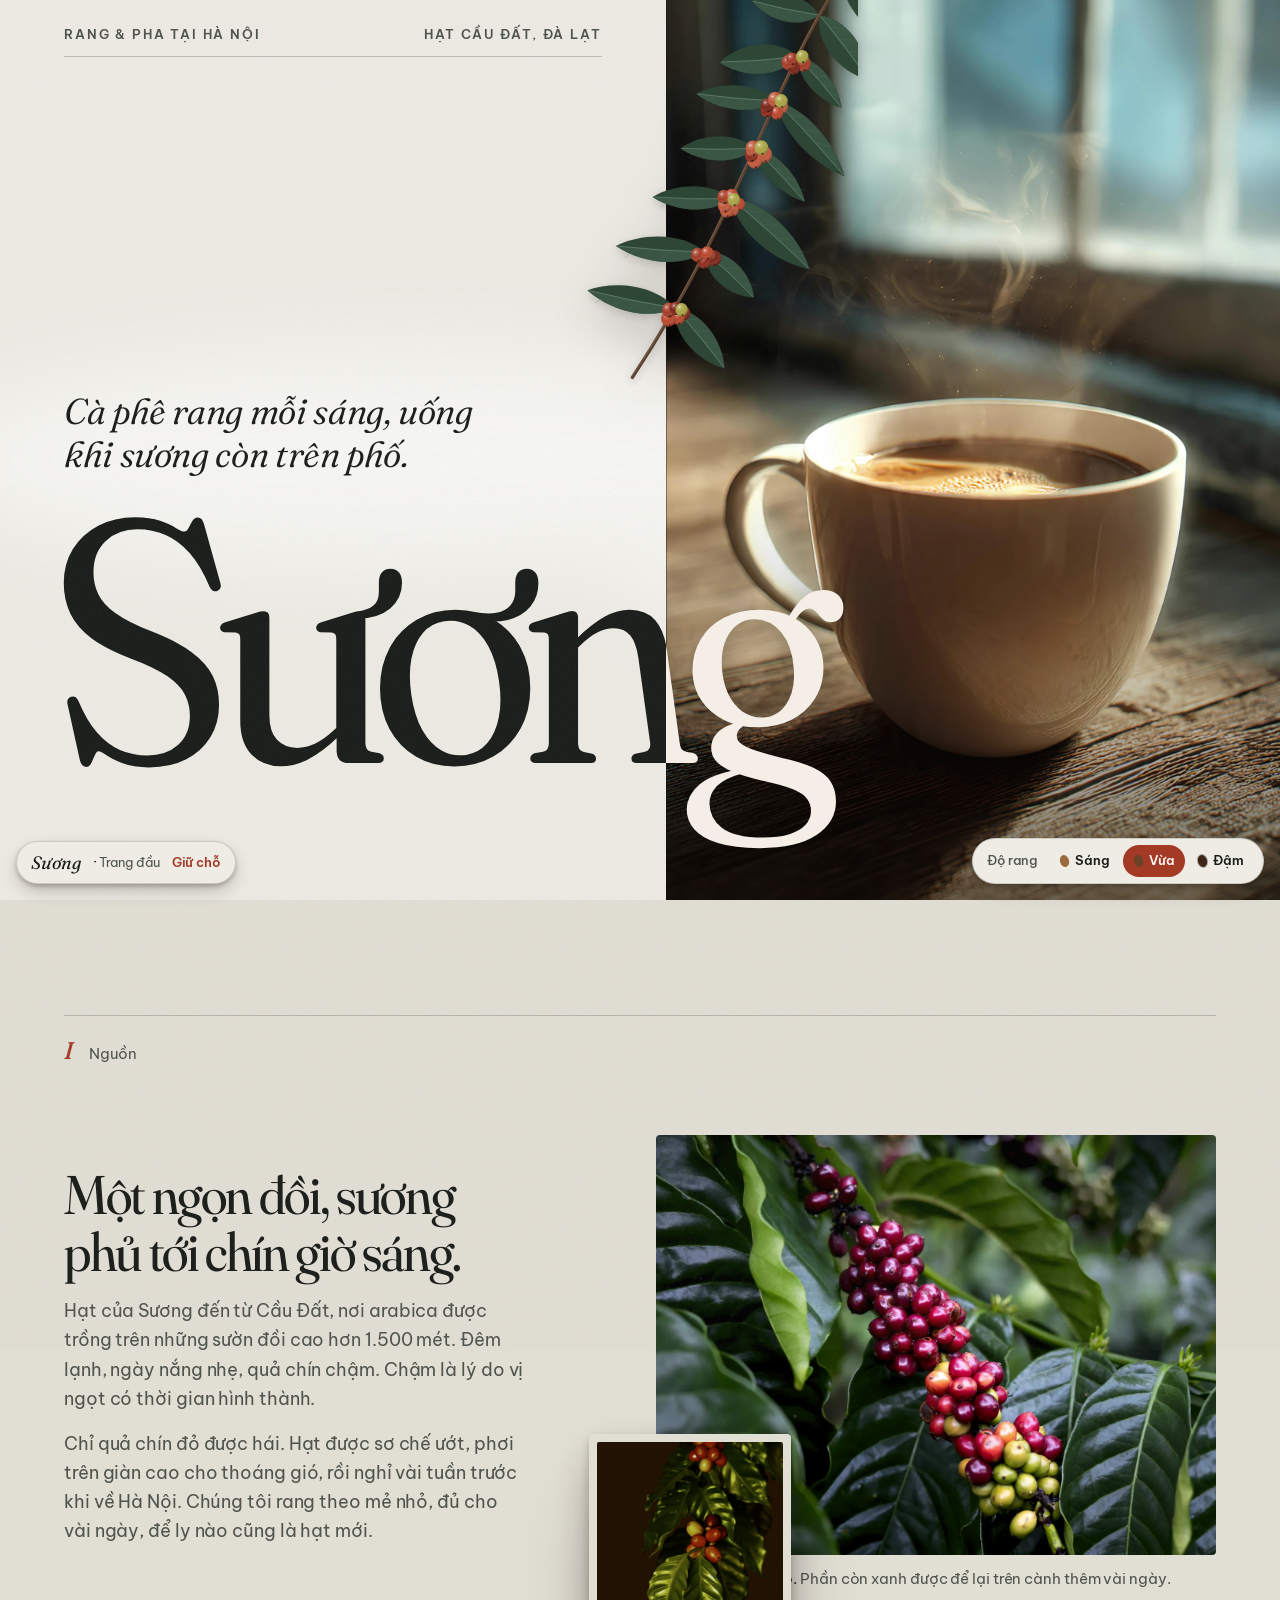
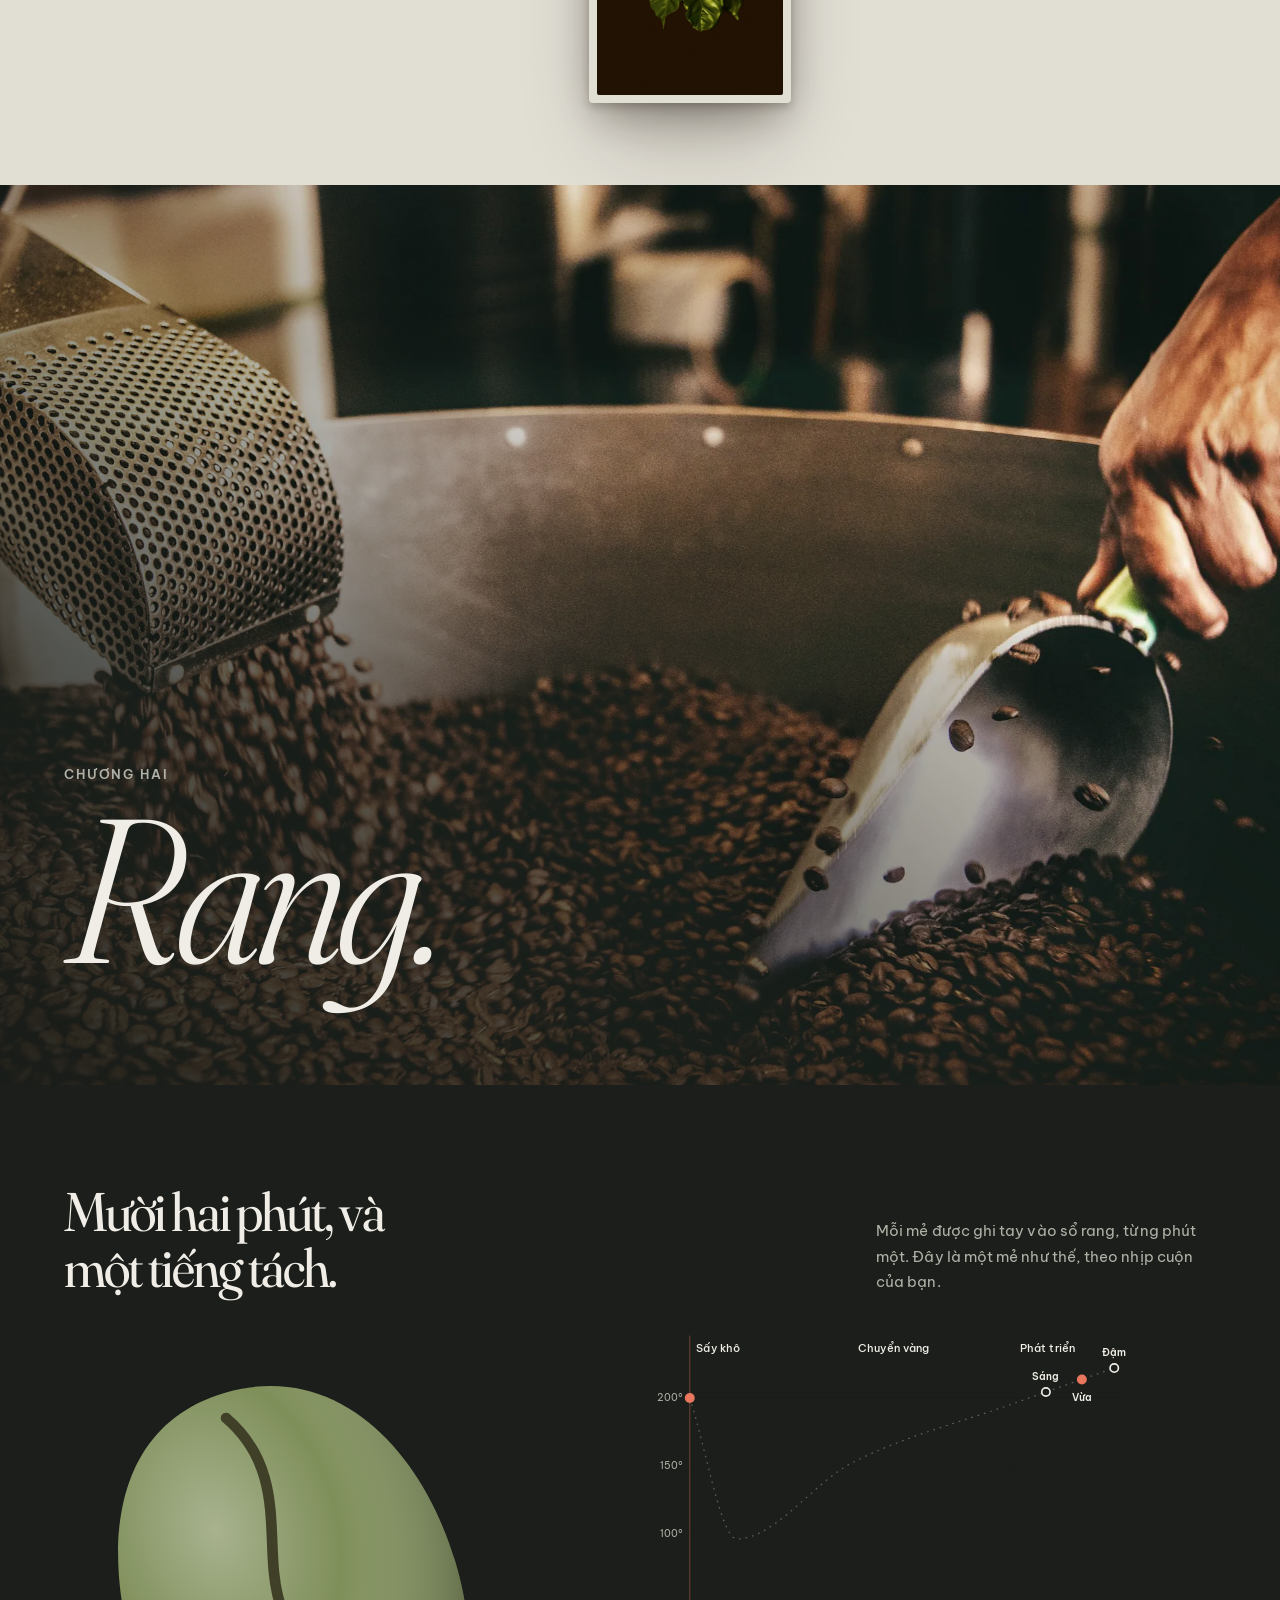
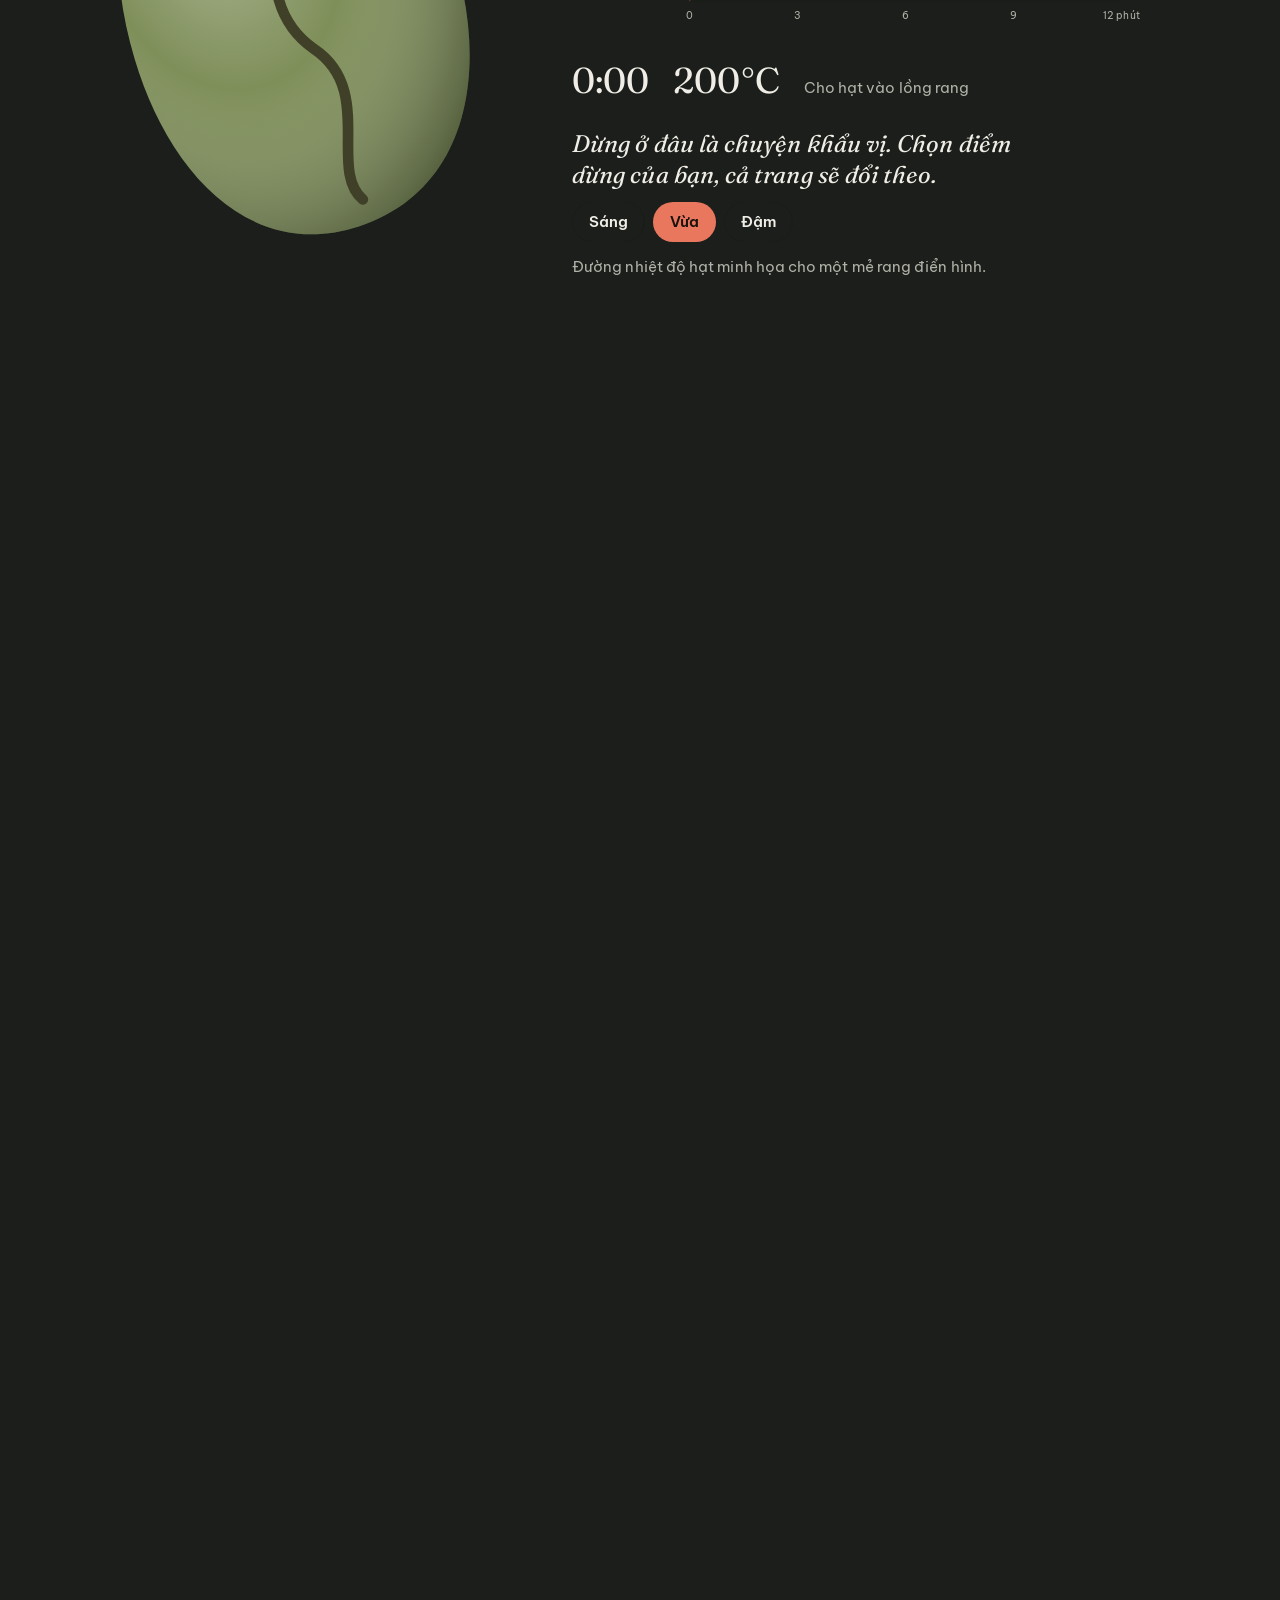
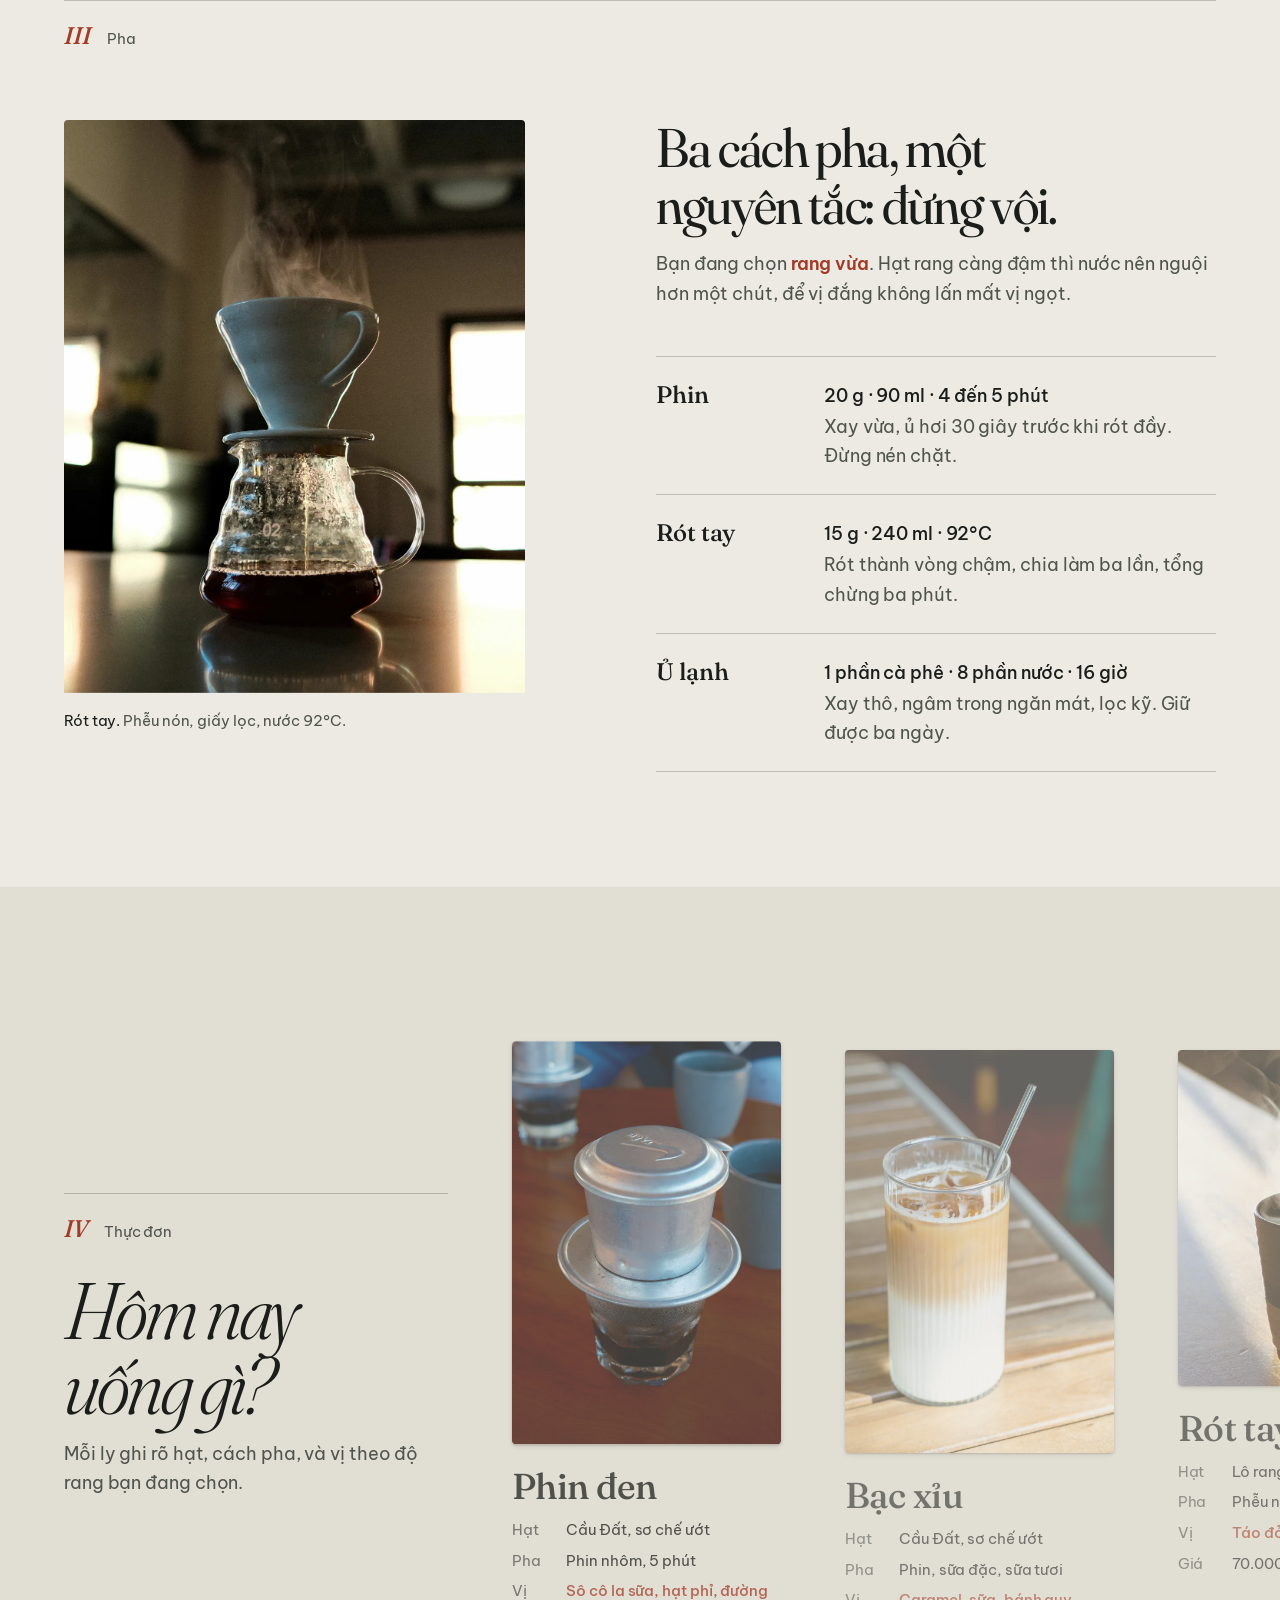
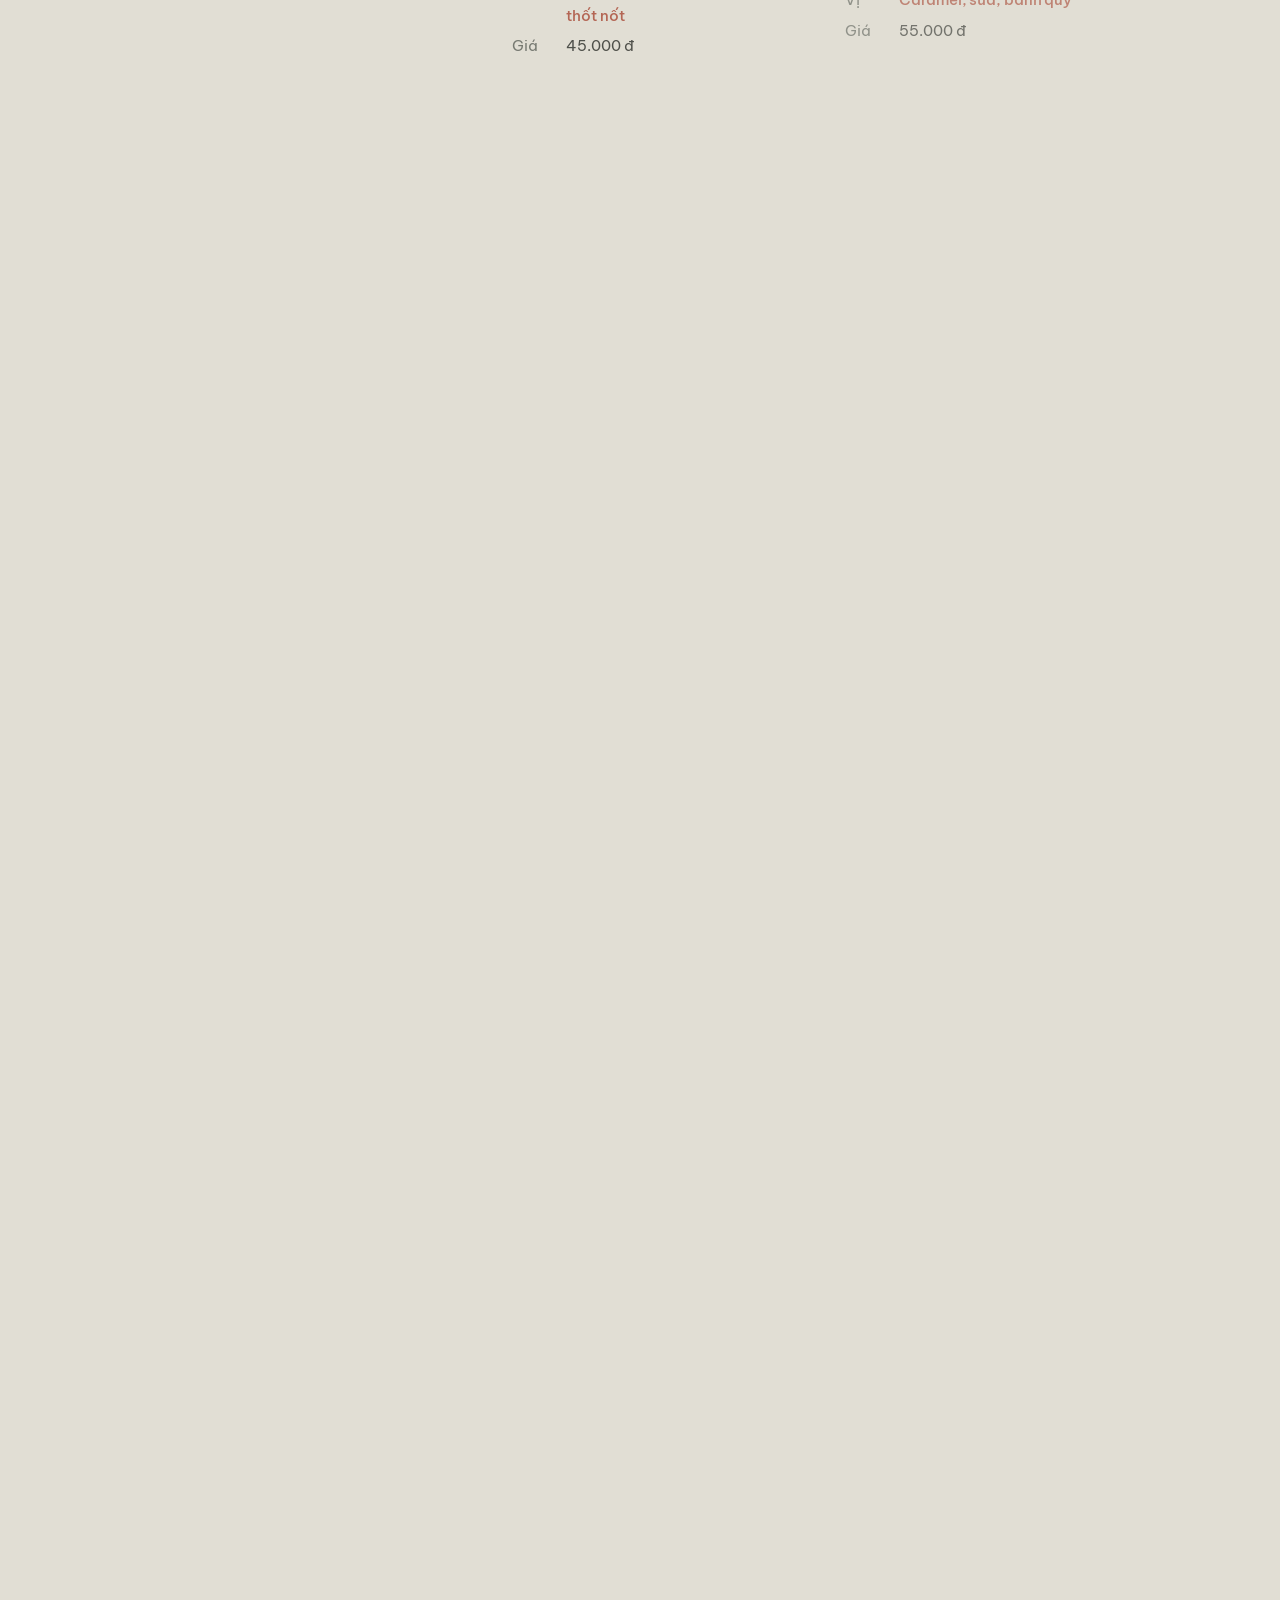
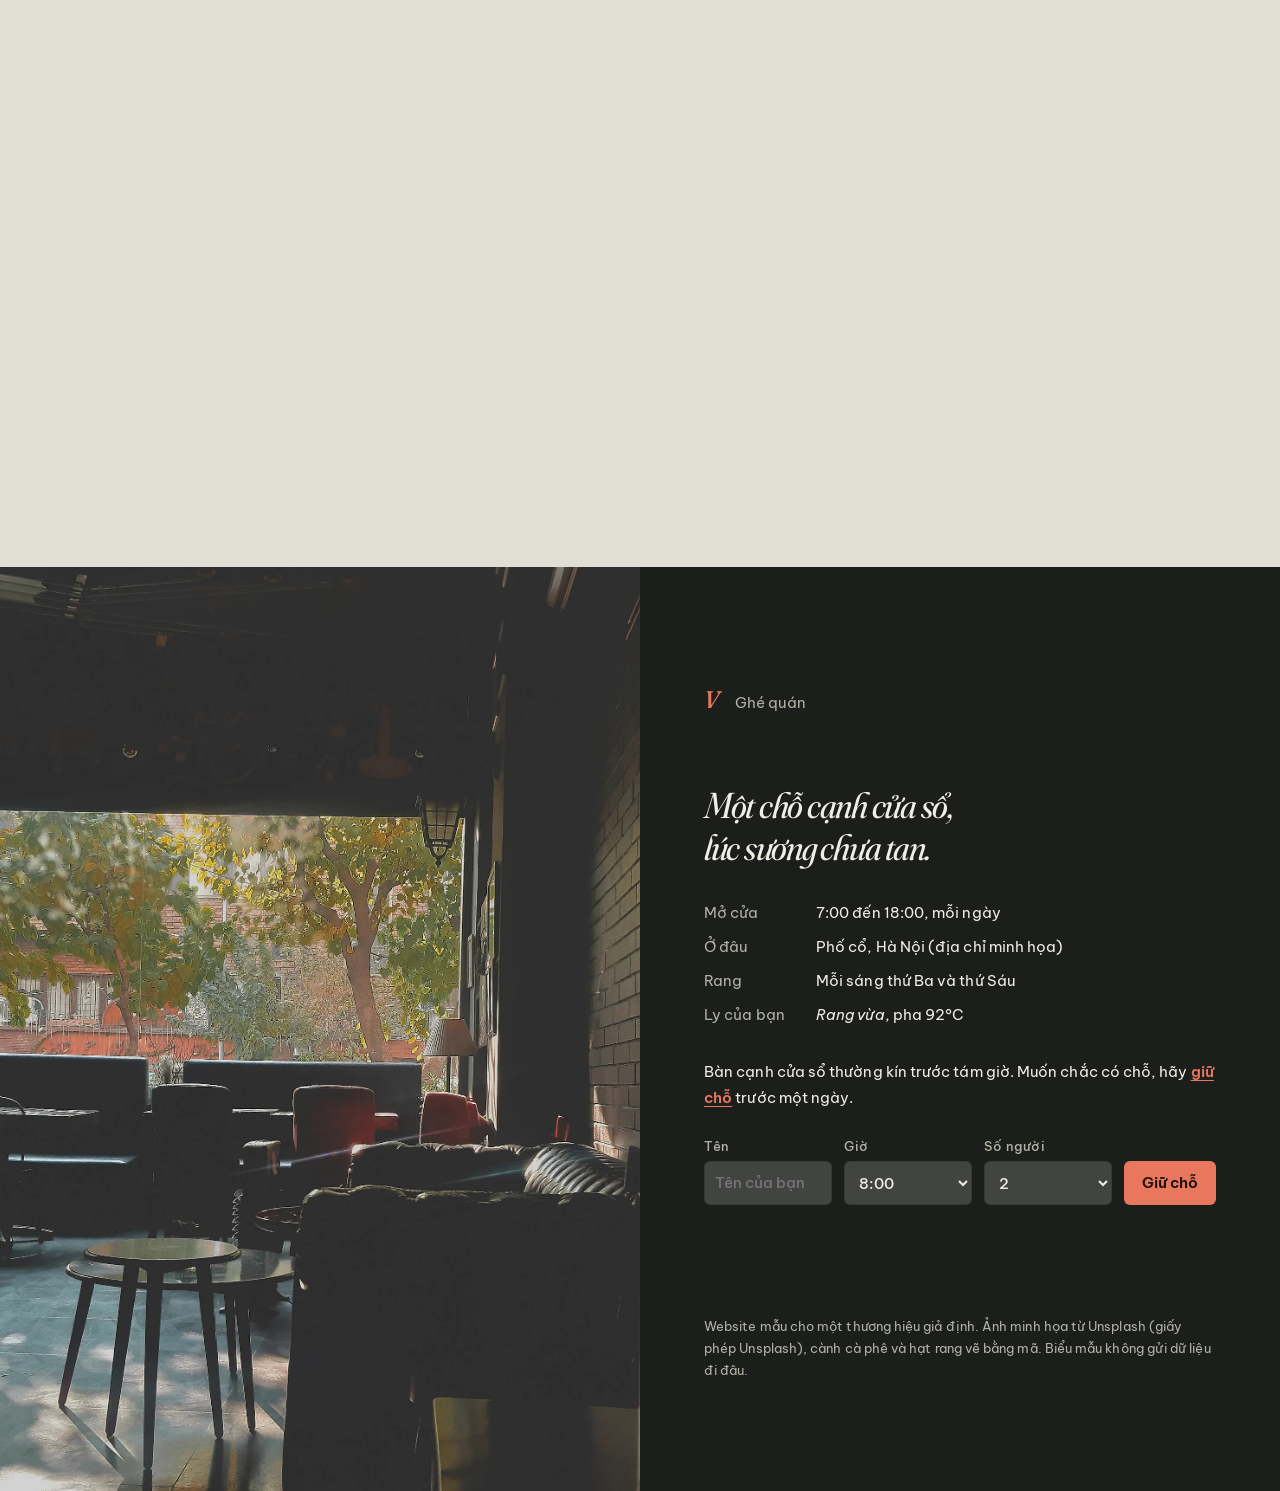
==== index.html @ 3153e719 "Sương: landing page mẫu cho quán cà phê, dựng bằng scroll-craft Trang editorial nhiều chương: phần đ" ====
<!doctype html>
<html lang="vi" data-roast="medium" data-ground="paper">
<head>
<meta charset="utf-8">
<meta name="viewport" content="width=device-width, initial-scale=1, viewport-fit=cover">
<title>Sương · Cà phê rang mỗi sáng</title>
<meta name="description" content="Sương rang hạt arabica Cầu Đất mỗi sáng và pha tại Hà Nội. Website mẫu cho một thương hiệu giả định.">
<link rel="icon" href="data:image/svg+xml,<svg xmlns='http://www.w3.org/2000/svg' viewBox='0 0 32 32'><rect width='32' height='32' rx='7' fill='%231B1E1A'/><ellipse cx='16' cy='16' rx='7' ry='10' fill='%23A33A26' transform='rotate(-18 16 16)'/></svg>">
<link rel="preconnect" href="https://fonts.googleapis.com">
<link rel="preconnect" href="https://fonts.gstatic.com" crossorigin>
<link href="https://fonts.googleapis.com/css2?family=Be+Vietnam+Pro:wght@400;500;600&family=Fraunces:ital,opsz,wght@0,9..144,300..600;1,9..144,300..500&display=swap&subset=vietnamese" rel="stylesheet">
<link rel="stylesheet" href="scrollcraft.css">
<style>
  /* ---------- the roast regrade: one control, every ground and illustration ---------- */
  html[data-roast="light"] {
    --paper: #EEF0E8; --paper-2: #E2E6DA; --dark: #15231D;
    --ink-p: #16211B; --soft-p: #46554B; --ink-d: #ECF0E8; --soft-d: #A9B7AD;
    --bean: #9A6A3E; --bean-deep: #7A5130; --crema: #D9B58A; --leafy: #2F4A3A;
  }
  html[data-roast="medium"] {
    --paper: #ECEAE3; --paper-2: #E1DED4; --dark: #1B1E1A;
    --ink-p: #1A1D19; --soft-p: #4F544D; --ink-d: #EFEDE6; --soft-d: #B0B1A7;
    --bean: #6B4227; --bean-deep: #4E2F1B; --crema: #C89A6A; --leafy: #2E4636;
  }
  html[data-roast="dark"] {
    --paper: #E7E2D9; --paper-2: #DBD4C8; --dark: #1D1613;
    --ink-p: #1E1915; --soft-p: #574D45; --ink-d: #F1EAE2; --soft-d: #BBAD9F;
    --bean: #3D2518; --bean-deep: #27170F; --crema: #A8774E; --leafy: #2D3F31;
  }

  :root {
    --sc-canvas: var(--paper);
    --sc-surface: var(--paper-2);
    --sc-ink: var(--ink-p);
    --sc-ink-soft: var(--soft-p);
    --sc-accent: #A33A26;
    --sc-accent-ink: #FFF8F2;
    --sc-font-display: "Fraunces", Georgia, serif;
    --sc-font-text: "Be Vietnam Pro", system-ui, sans-serif;
    --sc-shadow-color: 25 30% 10%;
    --cherry: #A33A26;
    --regrade: 420ms;
  }
  body { background: var(--paper); transition: background-color var(--regrade) var(--sc-ease-out); }

  .paper, .paper-2, .dark {
    color: var(--sc-ink);
    transition: background-color var(--regrade) var(--sc-ease-out), color var(--regrade) var(--sc-ease-out);
  }
  .paper   { background: var(--paper);   --sc-ink: var(--ink-p); --sc-ink-soft: var(--soft-p); --sc-accent: #A33A26; --sc-accent-ink: #FFF8F2; }
  .paper-2 { background: var(--paper-2); --sc-ink: var(--ink-p); --sc-ink-soft: var(--soft-p); --sc-accent: #A33A26; --sc-accent-ink: #FFF8F2; }
  .dark    { background: var(--dark);    --sc-canvas: var(--dark); --sc-ink: var(--ink-d); --sc-ink-soft: var(--soft-d); --sc-accent: #E8775E; --sc-accent-ink: #1A100C;
             line-height: 1.7; letter-spacing: 0.004em; }

  .sc-display { font-variation-settings: "opsz" 144, "SOFT" 30; font-weight: 400; }
  .eyebrow {
    font-size: var(--sc-t-xs); font-weight: 600; letter-spacing: 0.14em; text-transform: uppercase;
    color: var(--sc-ink-soft); margin: 0;
  }
  .chapter-mark {
    display: flex; align-items: baseline; gap: var(--sc-4);
    border-top: 1px solid var(--sc-hairline-strong); padding-top: var(--sc-4);
    font-size: var(--sc-t-sm); color: var(--sc-ink-soft); margin: 0 0 var(--sc-8);
  }
  .chapter-mark b { font-family: var(--sc-font-display); font-weight: 500; font-style: italic; font-size: var(--sc-t-lg); color: var(--sc-accent); }
  .caption { font-size: var(--sc-t-sm); color: var(--sc-ink-soft); margin-top: var(--sc-3); max-width: 52ch; }
  .caption i { font-style: normal; color: var(--sc-ink); }

  /* ------------------------------------------------------------------ hero -- */
  .hero { position: relative; min-height: 100vh; min-height: 100svh; overflow: clip; }
  .hero__mast {
    position: relative; z-index: 6;
    display: flex; justify-content: space-between; gap: var(--sc-4);
    padding: var(--sc-5) var(--sc-gutter) var(--sc-3);
    font-size: var(--sc-t-xs); font-weight: 600; letter-spacing: 0.14em; text-transform: uppercase;
    color: var(--sc-ink-soft);
  }
  .hero__mast::after { content: ""; position: absolute; left: var(--sc-gutter); right: var(--sc-gutter); bottom: 0; height: 1px; background: var(--sc-hairline-strong); }
  .hero__plane { position: absolute; pointer-events: none; }
  .hero__plane > .pp { transform: translate3d(calc(var(--mx, 0) * var(--depth, 0) * 1px), calc(var(--my, 0) * var(--depth, 0) * 1px), 0); }
  .hero__plane svg { max-width: none; width: 100%; height: auto; }
  .hero__mist { inset: 18% -10% auto -10%; height: 70%; z-index: 1; }
  .hero__mist span {
    position: absolute; border-radius: 50%; filter: blur(42px);
    background: color-mix(in oklab, #FFFFFF 70%, var(--paper));
    opacity: 0.75;
  }
  .hero__mist span:nth-child(1) { width: 60%; height: 34%; left: 4%; top: 30%; }
  .hero__mist span:nth-child(2) { width: 46%; height: 26%; left: 48%; top: 52%; opacity: 0.6; }
  @media (prefers-reduced-motion: no-preference) {
    .hero__mist span:nth-child(1) { animation: mist 18s var(--sc-ease-in-out) infinite alternate; }
    .hero__mist span:nth-child(2) { animation: mist 23s var(--sc-ease-in-out) infinite alternate-reverse; }
  }
  @keyframes mist { from { transform: translate3d(-4%, 0, 0); } to { transform: translate3d(6%, -6%, 0); } }

  .hero__branch--back { z-index: 2; width: min(46vw, 640px); left: 30%; top: -6%; opacity: 0.42; --depth: 6; }
  .hero__branch--back svg { filter: blur(3px) saturate(0.55); }
  .hero__branch--front { z-index: 5; width: min(58vw, 860px); right: -6vw; top: -2vh; --depth: 18; }
  .hero__branch--front svg { filter: drop-shadow(0 18px 22px hsl(25 30% 10% / 0.22)) drop-shadow(0 3px 4px hsl(25 30% 10% / 0.18)); }

  .hero__body {
    position: absolute; z-index: 4; left: var(--sc-gutter); right: var(--sc-gutter); bottom: clamp(1.5rem, 6vh, 4rem);
    display: grid; grid-template-columns: minmax(0, 1fr); gap: var(--sc-5);
  }
  .hero__word {
    grid-row: 2;
    font-family: var(--sc-font-display); font-weight: 380;
    font-variation-settings: "opsz" 144, "SOFT" 60;
    font-size: clamp(6.5rem, 29vw, 27rem); line-height: 0.8; letter-spacing: -0.045em;
    margin: 0 0 0 -0.04em; padding-bottom: 0.2em; color: var(--sc-ink);
  }
  .hero__lede {
    grid-row: 1; margin: 0; max-width: 21ch;
    font-family: var(--sc-font-display); font-style: italic; font-weight: 350;
    font-variation-settings: "opsz" 36;
    font-size: var(--sc-t-xl); line-height: 1.2; letter-spacing: -0.01em; text-wrap: balance;
  }

  /* -------------------------------------------------------------- chapter I -- */
  .spread { display: grid; grid-template-columns: repeat(12, minmax(0, 1fr)); column-gap: var(--sc-6); align-items: start; }
  .origin .spread__text { grid-column: 1 / span 5; padding-top: var(--sc-6); }
  .origin .spread__media { grid-column: 7 / span 6; }
  .origin h2 { font-size: var(--sc-t-2xl); line-height: 1.04; letter-spacing: -0.025em; max-width: 14ch; }
  .origin .sc-body + .sc-body { margin-top: var(--sc-4); }
  .hills { position: relative; aspect-ratio: 6 / 5; overflow: clip; border-radius: 4px; background: color-mix(in oklab, var(--paper-2) 70%, #FFFFFF); }
  .hills > div { position: absolute; left: -4%; width: 108%; }
  .hills svg { width: 100%; height: auto; max-width: none; }
  .hills__far  { top: 12%; }
  .hills__mid  { top: 30%; }
  .hills__mist { top: 44%; height: 22%; background: linear-gradient(to bottom, transparent, color-mix(in oklab, #FFFFFF 75%, var(--paper-2)) 45%, transparent); filter: blur(8px); }
  .hills__near { top: 52%; }
  .hills__sun  { top: 14%; left: 62% !important; width: 14% !important; aspect-ratio: 1; border-radius: 50%; background: color-mix(in oklab, var(--cherry) 22%, var(--paper)); }
  .hills::after { content: ""; position: absolute; inset: auto 0 0 0; height: 18%; background: linear-gradient(to bottom, transparent, var(--leafy)); }

  /* ------------------------------------------------------- intertitle (silence) -- */
  .intertitle { min-height: 100vh; min-height: 100svh; display: flex; align-items: flex-end; }
  .intertitle .sc-wrap { padding-bottom: clamp(3rem, 12vh, 8rem); }
  .intertitle h2 { font-size: clamp(5rem, 16vw, 15rem); font-style: italic; font-weight: 300; line-height: 0.86; letter-spacing: -0.04em; }
  .intertitle p { margin: 0 0 var(--sc-4); }

  /* ---------------------------------------------------------- the roast (peak) -- */
  .roast__stage {
    display: grid; grid-template-columns: minmax(0, 5fr) minmax(0, 7fr); grid-template-rows: auto 1fr;
    column-gap: var(--sc-7); padding: clamp(4.5rem, 11vh, 7rem) var(--sc-gutter) clamp(4.5rem, 10vh, 6.5rem);
    background: var(--dark);
  }
  .roast__head { grid-column: 1 / -1; display: flex; justify-content: space-between; align-items: end; gap: var(--sc-6); }
  .roast__head h2 { font-size: var(--sc-t-2xl); line-height: 1.02; max-width: 16ch; }
  .roast__head p { max-width: 34ch; margin: 0; color: var(--sc-ink-soft); font-size: var(--sc-t-sm); }
  .bean-wrap { position: relative; display: grid; place-items: center; min-height: 0; }
  .bean { width: min(100%, 44vh); height: auto; overflow: visible; transform: scale(var(--swell, 1)); transform-origin: 50% 55%; }
  .bean__body { fill: var(--bean-now, #7F8F5A); }
  .bean__crease { stroke: color-mix(in oklab, var(--bean-now, #7F8F5A) 45%, #120A06); stroke-width: 7; fill: none; stroke-linecap: round; }
  .bean__silver { stroke: #EAD9B8; stroke-width: 0; fill: none; stroke-linecap: round; transition: stroke-width 260ms var(--sc-ease-out); }
  .bean__jag { stroke: #EAD9B8; stroke-width: 2.5; fill: none; opacity: 0; transition: opacity 200ms var(--sc-ease-out); }
  .is-cracked .bean__silver { stroke-width: 3.5; }
  .is-cracked .bean__jag { opacity: 0.85; }
  .tach {
    position: absolute; right: 2%; top: 4%;
    font-family: var(--sc-font-display); font-style: italic; font-weight: 400; font-size: var(--sc-t-3xl); line-height: 1;
    color: var(--sc-accent); opacity: 0; transform: translate3d(0, 10px, 0) scale(0.95);
    transition: opacity 240ms var(--sc-ease-out), transform 360ms var(--sc-ease-out);
  }
  .is-cracked .tach { opacity: 1; transform: none; }
  .chaff { position: absolute; left: 50%; top: 50%; width: 0; height: 0; }
  .chaff i { position: absolute; width: 10px; height: 4px; border-radius: 50%; background: #D9C49B; opacity: 0; }
  @media (prefers-reduced-motion: no-preference) {
    .is-cracked .chaff i { animation: chaff 1100ms var(--sc-ease-out) forwards; }
    .is-cracked .bean { animation: jolt 380ms var(--sc-ease-out); }
  }
  @keyframes chaff {
    0% { opacity: 0; transform: translate3d(0, 0, 0) rotate(0deg); }
    12% { opacity: 1; }
    100% { opacity: 0; transform: translate3d(var(--dx), var(--dy), 0) rotate(var(--rot)); }
  }
  @keyframes jolt { 0% { transform: scale(var(--swell)); } 30% { transform: scale(calc(var(--swell) * 1.05)) rotate(-2deg); } 100% { transform: scale(var(--swell)); } }

  /* The stage is exactly one viewport tall, so the chart column is laid out by
     HEIGHT: the plot takes whatever is left after the readout and the choice
     row, and never more than its natural 600:380 shape. Nothing can spill
     past the bottom edge on a short window. */
  .roast__stage { grid-template-rows: auto minmax(0, 1fr); row-gap: var(--sc-5); }
  .chart { position: relative; align-self: stretch; min-height: 0; display: flex; flex-direction: column; justify-content: center; container-type: inline-size; }
  .chart__frame { position: relative; flex: 0 1 auto; height: 63.33cqw; min-height: 7rem; }
  .chart svg { max-height: 100%; }
  .bean-wrap { min-height: 0; }
  .bean { max-height: 100%; }
  .chart svg { position: absolute; inset: 0; width: 100%; height: 100%; overflow: visible; }
  .chart text { font-family: var(--sc-font-text); font-size: 12px; fill: var(--sc-ink-soft); }
  .chart .ax { stroke: var(--sc-hairline-strong); stroke-width: 1; }
  .chart .grid { stroke: var(--sc-hairline); stroke-width: 1; }
  .chart .guide { stroke: var(--sc-ink-soft); stroke-width: 1.5; stroke-dasharray: 2 6; fill: none; opacity: 0.45; }
  .chart .live { stroke: var(--sc-accent); stroke-width: 3; fill: none; stroke-linecap: round; }
  .chart .band { fill: var(--sc-ink); opacity: 0; transition: opacity 300ms var(--sc-ease-out); }
  .chart .band.on { opacity: 0.045; }
  .chart .phase { opacity: 0; transition: opacity 300ms var(--sc-ease-out); font-weight: 500; fill: var(--sc-ink); font-size: 13px; }
  .chart .phase.on { opacity: 1; }
  .chart .head { fill: var(--sc-accent); }
  .chart .needle { stroke: var(--sc-accent); stroke-width: 1; opacity: 0.5; }
  .readout { display: flex; gap: var(--sc-5); align-items: baseline; margin-top: var(--sc-4); font-variant-numeric: tabular-nums; }
  .readout b { font-family: var(--sc-font-display); font-weight: 400; font-size: var(--sc-t-xl); }
  .readout span { color: var(--sc-ink-soft); font-size: var(--sc-t-sm); }
  .chart .mark { opacity: 0; transition: opacity 300ms var(--sc-ease-out); }
  .chart .mark.on { opacity: 1; }
  .chart .mark circle { fill: var(--dark); stroke: var(--sc-ink); stroke-width: 2; }
  .chart .mark.sel circle { fill: var(--sc-accent); stroke: var(--sc-accent); }
  .chart .mark text { fill: var(--sc-ink); font-weight: 600; font-size: 12px; }
  .choose { margin: var(--sc-4) 0 0; display: flex; flex-wrap: wrap; align-items: center; gap: var(--sc-3) var(--sc-5); visibility: hidden; opacity: 0; transform: translate3d(0, 8px, 0); transition: opacity 300ms var(--sc-ease-out), transform 300ms var(--sc-ease-out), visibility 0s linear 300ms; }
  .choose.on { visibility: visible; opacity: 1; transform: none; transition-delay: 0s; }
  .choose p { margin: 0; max-width: 30ch; font-family: var(--sc-font-display); font-style: italic; font-size: var(--sc-t-lg); line-height: 1.3; }
  .stops { display: flex; gap: var(--sc-2); }
  .stop {
    min-height: 40px; padding: 0 16px; border-radius: 999px; border: 1px solid var(--sc-hairline-strong);
    background: transparent; color: var(--sc-ink);
    font-size: var(--sc-t-sm); font-weight: 600; cursor: pointer;
    transition: background-color 160ms var(--sc-ease-out), transform 120ms var(--sc-ease-out);
  }
  .stop[aria-pressed="true"] { background: var(--sc-accent); color: var(--sc-accent-ink); border-color: transparent; }
  .stop:active { transform: scale(0.97); }
  @media (hover: hover) and (pointer: fine) { .stop:not([aria-pressed="true"]):hover { background: color-mix(in oklab, var(--sc-ink) 10%, transparent); } }

  /* --------------------------------------------------------------- chapter III -- */
  .brew .spread__media { grid-column: 1 / span 5; }
  .brew .spread__text { grid-column: 7 / span 6; }
  .brew h2 { font-size: var(--sc-t-2xl); line-height: 1.04; letter-spacing: -0.025em; max-width: 16ch; }
  .drawing { background: var(--paper-2); border-radius: 4px; padding: var(--sc-6); }
  .drawing svg { width: 100%; height: auto; }
  .drawing .ln { stroke: var(--sc-ink); stroke-width: 2; fill: none; stroke-linejoin: round; stroke-linecap: round; }
  .drawing .thin { stroke-width: 1.2; opacity: 0.6; }
  .drawing .coffee { fill: var(--bean); transition: fill var(--regrade) var(--sc-ease-out); }
  .drawing .stream { stroke: var(--bean); stroke-width: 3; fill: none; stroke-linecap: round; transition: stroke var(--regrade) var(--sc-ease-out); }
  @media (prefers-reduced-motion: no-preference) {
    .drawing .drop { animation: drip 1.6s cubic-bezier(0.5, 0, 0.9, 0.6) infinite; }
    .drawing .drop:nth-of-type(2) { animation-delay: 0.8s; }
  }
  @keyframes drip { 0% { transform: translateY(0); opacity: 0; } 15% { opacity: 1; } 100% { transform: translateY(44px); opacity: 0; } }
  .recipes { list-style: none; padding: 0; margin: var(--sc-7) 0 0; }
  .recipes li { display: grid; grid-template-columns: 9rem 1fr; gap: var(--sc-5); padding: var(--sc-5) 0; border-top: 1px solid var(--sc-hairline-strong); }
  .recipes li:last-child { border-bottom: 1px solid var(--sc-hairline-strong); }
  .recipes h3 { margin: 0; font-family: var(--sc-font-display); font-weight: 500; font-size: var(--sc-t-lg); line-height: 1.2; }
  .recipes p { margin: 0; color: var(--sc-ink-soft); }
  .recipes .nums { color: var(--sc-ink); font-variant-numeric: tabular-nums; font-weight: 500; display: block; margin-bottom: 2px; }
  .roast-pill { color: var(--sc-accent); font-weight: 600; }

  /* -------------------------------------------------------------- menu (pan) -- */
  .menu .sc-stage { display: flex; align-items: center; }
  .rail { gap: clamp(2.5rem, 5vw, 5rem); padding-inline: var(--sc-gutter); align-items: stretch; }
  .rail > * { flex: 0 0 auto; }
  .rail__lead { width: clamp(17rem, 30vw, 27rem); align-self: center; }
  .rail__lead h2 { font-size: var(--sc-t-3xl); font-style: italic; font-weight: 300; }
  .rail__lead p { margin-top: var(--sc-4); }
  .drink { width: clamp(15rem, 21vw, 19.5rem); display: flex; flex-direction: column; }
  .drink__art { aspect-ratio: 1; display: grid; place-items: center; background: var(--paper); border-radius: 4px; box-shadow: var(--sc-e1); }
  .drink__art svg { width: 62%; height: auto; overflow: visible; }
  .drink h3 { margin: var(--sc-5) 0 var(--sc-3); font-family: var(--sc-font-display); font-weight: 500; font-size: var(--sc-t-xl); line-height: 1.05; letter-spacing: -0.015em; }
  .label { margin: 0; display: grid; grid-template-columns: 3.4rem 1fr; row-gap: 6px; font-size: var(--sc-t-sm); }
  .label dt { color: var(--sc-ink-soft); }
  .label dd { margin: 0; }
  .label dd.notes { color: var(--sc-accent); font-weight: 500; }
  .label dd.price { font-variant-numeric: tabular-nums; }
  .rail__note { width: clamp(15rem, 22vw, 20rem); align-self: center; font-family: var(--sc-font-display); font-style: italic; font-size: var(--sc-t-lg); line-height: 1.35; }
  @media (prefers-reduced-motion: no-preference) {
    .drink {
      --t: clamp(0, calc(var(--sc-p, 0) * 7 - var(--i) + 1.4), 1);
      opacity: calc(0.55 + 0.45 * var(--t));
      transform: translate3d(0, calc((1 - var(--t)) * 22px), 0);
    }
  }
  /* liquid in every illustration follows the roast */
  .liq { fill: var(--bean); transition: fill var(--regrade) var(--sc-ease-out); }
  .crema { fill: var(--crema); transition: fill var(--regrade) var(--sc-ease-out); }
  .milk { fill: #F2EBDD; }
  .ln2 { stroke: var(--sc-ink); stroke-width: 2.2; fill: none; stroke-linejoin: round; stroke-linecap: round; }
  .glass { fill: color-mix(in oklab, #FFFFFF 40%, transparent); }

  /* ------------------------------------------------------------- colophon -- */
  .colophon { min-height: 100vh; min-height: 100svh; display: flex; align-items: center; padding-block: var(--sc-9) var(--sc-8); }
  .colophon .spread { align-items: center; }
  .colophon__cup { grid-column: 1 / span 5; }
  .seat { position: relative; width: min(100%, 22rem); }
  .seat .photo { width: 100%; height: auto; border-radius: 4px; box-shadow: var(--sc-e3); }
  .seat__cup { position: absolute; right: -22%; bottom: -8%; width: 48%; height: auto; overflow: visible; filter: drop-shadow(0 14px 18px hsl(25 40% 4% / 0.45)); }

  /* photographs join the roast regrade: lighter and cooler, or deeper and richer */
  .photo { transition: filter var(--regrade) var(--sc-ease-out); }
  html[data-roast="light"] .photo { filter: brightness(1.06) saturate(0.9) contrast(0.97); }
  html[data-roast="dark"] .photo { filter: brightness(0.86) saturate(1.08) contrast(1.06); }

  /* ---- hero: the photograph is a window on the right half; the wordmark runs
     across the seam, ink on paper and paper on the photograph (two copies, one
     clipped by the window), so the title sits between the planes ---- */
  .hero { height: 100vh; height: 100svh; min-height: 34rem; --split: 52%; }
  .hero__mast { width: var(--split); }
  .hero__photo { position: absolute; z-index: 3; top: 0; bottom: 0; right: 0; left: var(--split); overflow: clip; background: #1A1410; }
  .hero__photo-img { position: absolute; inset: -9% 0; }
  .hero__photo-img img { width: 100%; height: 100%; max-width: none; object-fit: cover; object-position: 50% 100%; transform: scaleX(-1); }
  .hero__photo-scrim { position: absolute; inset: auto 0 0 0; height: 46%; pointer-events: none;
    background: linear-gradient(to top, hsl(25 35% 6% / 0.62), hsl(25 35% 6% / 0.22) 55%, transparent); }
  .hero__body { z-index: 2; }
  .hero__word, .hero__word-copy {
    font-family: var(--sc-font-display); font-weight: 380;
    font-variation-settings: "opsz" 144, "SOFT" 60;
    font-size: clamp(6.5rem, 27vw, 25rem); line-height: 0.8; letter-spacing: -0.045em;
    padding-bottom: 0.2em; margin: 0 0 0 -0.04em;
  }
  .hero__word-copy {
    position: absolute; z-index: 2; white-space: nowrap; pointer-events: none;
    /* same origin as the ink copy, expressed inside the window */
    left: calc(var(--sc-gutter) - (var(--split) / (100% - var(--split))) * 100%);
    left: calc(var(--sc-gutter) - 108.3333%);
    bottom: clamp(1.5rem, 6vh, 4rem);
    color: #F4EEE6; text-shadow: 0 2px 30px hsl(25 40% 6% / 0.35);
  }
  .hero__branch--front { width: min(30vw, 470px); left: calc(var(--split) - 15vw); right: auto; top: -5vh; --depth: 16; }

  /* ---- chapter I: a pair of photographs, the small one rides in front ---- */
  .origin__media { margin: 0; padding-bottom: 14%; }
  .duo { position: relative; }
  .duo__main { aspect-ratio: 4 / 3; overflow: clip; border-radius: 4px; }
  .duo__main img, .duo__inset img { width: 100%; height: 100%; object-fit: cover; }
  .duo__inset {
    position: absolute; left: -12%; bottom: -22%; width: 36%; aspect-ratio: 3 / 4;
    padding: 8px; background: var(--paper-2); border-radius: 4px; box-shadow: var(--sc-e3);
  }
  .duo__inset img { border-radius: 2px; }

  /* ---- intertitle: one full-bleed photograph, the title in its dark corner ---- */
  .intertitle { position: relative; overflow: clip; }
  .intertitle .sc-wrap { position: relative; z-index: 2; }
  .intertitle__bg { position: absolute; inset: 0; z-index: 0; overflow: clip; }
  .intertitle__img { position: absolute; inset: -10% 0; }
  .intertitle__img img { width: 100%; height: 100%; max-width: none; object-fit: cover; object-position: 60% 50%; }
  .intertitle .sc-scrim { z-index: 1; }

  /* ---- chapter III ---- */
  .brew__frame { aspect-ratio: 4 / 5; overflow: clip; border-radius: 4px; position: relative; }
  .brew__img { position: absolute; inset: -8% 0; }
  .brew__img img { width: 100%; height: 100%; max-width: none; object-fit: cover; object-position: 55% 50%; }

  /* ---- menu photographs ---- */
  .drink__art { aspect-ratio: 4 / 5 !important; display: block !important; overflow: clip; background: var(--paper) !important; }
  .drink__art img { width: 100%; height: 100%; object-fit: cover; transition: transform 260ms var(--sc-ease-out), filter var(--regrade) var(--sc-ease-out); }
  @media (hover: hover) and (pointer: fine) { .drink:hover .drink__art img { transform: scale(1.035); } }

  /* ---- colophon: photograph bleeds the left half, the plate holds the right ---- */
  .colophon { display: grid !important; grid-template-columns: 1fr 1fr; padding: 0 !important; align-items: stretch !important; }
  .colophon__photo { position: relative; min-height: 100svh; overflow: clip; }
  .colophon__photo img { position: absolute; inset: 0; width: 100%; height: 100%; max-width: none; object-fit: cover; object-position: 40% 50%; }
  .colophon__body { display: flex; align-items: center; padding: var(--sc-9) var(--sc-gutter) var(--sc-9) clamp(2rem, 5vw, 5rem); }
  .colophon__text { grid-column: auto !important; width: 100%; max-width: 34rem; }
  .colophon__text { grid-column: 7 / span 5; font-size: var(--sc-t-sm); }
  .colophon__text h2 { font-size: var(--sc-t-xl); font-style: italic; font-weight: 400; line-height: 1.15; max-width: 20ch; }
  .colophon dl { display: grid; grid-template-columns: 7rem 1fr; row-gap: var(--sc-2); margin: var(--sc-6) 0; }
  .colophon dt { color: var(--sc-ink-soft); }
  .colophon dd { margin: 0; }
  .colophon a { color: var(--sc-accent); font-weight: 600; }
  .steam path { stroke: var(--sc-ink-soft); stroke-width: 2; fill: none; stroke-linecap: round; opacity: 0.6; stroke-dasharray: 6 10; }
  @media (prefers-reduced-motion: no-preference) { .steam path { animation: steam 2.8s linear infinite; } .steam path:nth-child(2) { animation-duration: 3.4s; } }
  @keyframes steam { to { stroke-dashoffset: -64; } }
  .reserve { display: grid; grid-template-columns: 1fr 1fr 1fr auto; gap: var(--sc-3); align-items: end; margin-top: var(--sc-5); }
  .reserve label { display: grid; gap: 4px; color: var(--sc-ink-soft); font-size: var(--sc-t-xs); font-weight: 500; letter-spacing: 0.04em; }
  .reserve input, .reserve select {
    min-height: 44px; padding: 8px 10px; border-radius: 6px;
    border: 1px solid var(--sc-hairline-strong); background: color-mix(in oklab, var(--dark) 80%, #FFFFFF); color: var(--sc-ink);
    font-size: var(--sc-t-sm); width: 100%;
  }
  .reserve button {
    min-height: 44px; padding: 0 18px; border-radius: 6px; border: 0; cursor: pointer;
    background: var(--sc-accent); color: var(--sc-accent-ink); font-weight: 600; font-size: var(--sc-t-sm); white-space: nowrap;
    transition: transform 120ms var(--sc-ease-out), background-color 160ms var(--sc-ease-out);
  }
  @media (hover: hover) and (pointer: fine) { .reserve button:hover { background: color-mix(in oklab, var(--sc-accent) 88%, #FFFFFF); } }
  .reserve button:active { transform: scale(0.97); }
  .reserve__out { grid-column: 1 / -1; min-height: 1.6em; margin: var(--sc-2) 0 0; color: var(--sc-ink); }
  .fine { margin-top: var(--sc-7); padding-top: var(--sc-4); border-top: 1px solid var(--sc-hairline); color: var(--sc-ink-soft); font-size: var(--sc-t-xs); }

  /* ------------------------------------------------------ folio + roast dial -- */
  .folio, .dial {
    position: fixed; z-index: var(--sc-z-chrome); bottom: var(--sc-4);
    display: flex; align-items: center; gap: var(--sc-3);
    padding: 6px 8px 6px 14px; border-radius: 999px; font-size: var(--sc-t-xs);
    border: 1px solid var(--chip-line); background: var(--chip-bg); color: var(--chip-ink);
    box-shadow: var(--sc-e2);
    transition: background-color 260ms var(--sc-ease-out), color 260ms var(--sc-ease-out), border-color 260ms var(--sc-ease-out);
  }
  html { --chip-bg: color-mix(in oklab, var(--paper) 92%, #FFFFFF); --chip-ink: var(--ink-p); --chip-soft: var(--soft-p); --chip-line: color-mix(in oklab, var(--ink-p) 16%, transparent); --chip-acc: #A33A26; --chip-acc-ink: #FFF8F2; }
  html[data-ground="dark"] { --chip-bg: color-mix(in oklab, var(--dark) 86%, #FFFFFF); --chip-ink: var(--ink-d); --chip-soft: var(--soft-d); --chip-line: color-mix(in oklab, var(--ink-d) 18%, transparent); --chip-acc: #E8775E; --chip-acc-ink: #1A100C; }
  .folio { left: var(--sc-4); padding-right: 14px; }
  .folio a { text-decoration: none; }
  .folio__mark { font-family: var(--sc-font-display); font-style: italic; font-size: var(--sc-t-base); }
  .folio__ch { color: var(--chip-soft); }
  .folio__ch b { color: var(--chip-ink); font-weight: 600; }
  .folio__cta { color: var(--chip-acc); font-weight: 600; text-decoration: underline; text-underline-offset: 0.22em; }
  .dial { right: var(--sc-4); }
  .dial__label { color: var(--chip-soft); font-weight: 500; }
  .dial__opts { display: flex; gap: 2px; }
  .dial button {
    display: inline-flex; align-items: center; gap: 6px; min-height: 32px; padding: 0 11px; border-radius: 999px;
    border: 0; background: transparent; color: var(--chip-ink); font-size: var(--sc-t-xs); font-weight: 600; cursor: pointer;
    transition: background-color 160ms var(--sc-ease-out), color 160ms var(--sc-ease-out), transform 120ms var(--sc-ease-out);
  }
  .dial button i { width: 9px; height: 12px; border-radius: 50%; display: block; transform: rotate(-18deg); }
  .dial button[data-r="light"] i { background: #9A6A3E; }
  .dial button[data-r="medium"] i { background: #6B4227; }
  .dial button[data-r="dark"] i { background: #3D2518; box-shadow: 0 0 0 1px color-mix(in oklab, var(--chip-ink) 30%, transparent); }
  .dial button[aria-checked="true"] { background: var(--chip-acc); color: var(--chip-acc-ink); }
  @media (hover: hover) and (pointer: fine) { .dial button:not([aria-checked="true"]):hover { background: color-mix(in oklab, var(--chip-ink) 9%, transparent); } }
  .dial button:active { transform: scale(0.97); }

  /* short windows (laptops with the browser chrome, split screens) */
  @media (min-width: 861px) and (max-height: 820px) {
    .roast__stage { padding-top: clamp(3.5rem, 9vh, 5rem); padding-bottom: 4.75rem; row-gap: var(--sc-4); }
    .roast__head h2 { font-size: var(--sc-t-xl); max-width: none; }
    .roast__head p { max-width: 44ch; }
    .chart > .caption { display: none; }
    .readout { margin-top: var(--sc-3); }
    .readout b { font-size: var(--sc-t-lg); }
    .choose { margin-top: var(--sc-3); flex-wrap: nowrap; }
    .choose p { font-size: var(--sc-t-base); max-width: 34ch; }
    .stop { min-height: 36px; }
  }
  @media (min-width: 861px) and (max-height: 640px) {
    .roast__head p { display: none; }
    .roast__stage { padding-top: 3.25rem; padding-bottom: 4.5rem; row-gap: var(--sc-3); }
    .tach { font-size: var(--sc-t-2xl); }
    .readout span { display: none; }
  }

  /* short phones (iPhone SE and similar) */
  @media (max-width: 860px) and (max-height: 760px) {
    .roast__stage { padding-top: 3.75rem; padding-bottom: 4.5rem; row-gap: var(--sc-2); }
    .bean { height: clamp(6rem, 15vh, 8rem) !important; width: calc(clamp(6rem, 15vh, 8rem) * 260 / 330) !important; }
    .readout span { display: none; }
    .readout { margin-top: var(--sc-2); }
    .choose { margin-top: var(--sc-2); gap: var(--sc-2); }
    .choose p { font-size: var(--sc-t-sm); }
    .stop { min-height: 36px; padding: 0 14px; }
  }

  /* ------------------------------------------------------------------ mobile -- */
  @media (max-width: 860px) {
    /* hero: the window becomes the top of the screen, the word crosses its lower edge */
    .hero__mast { width: auto; position: absolute; left: 0; right: 0; top: 0; color: #F4EEE6; }
    .hero__mast::after { background: color-mix(in oklab, #F4EEE6 40%, transparent); }
    .hero { --F: clamp(6.5rem, 27vw, 25rem); --wb: 8.75rem; --pb: calc(var(--wb) + var(--F) * 0.42); }
    .hero__word, .hero__word-copy { font-size: var(--F); }
    .hero__photo { left: 0; right: 0; top: 0; bottom: var(--pb); }
    .hero__photo::before { content: ""; position: absolute; inset: 0 0 auto 0; height: 22%; z-index: 1; background: linear-gradient(to bottom, hsl(25 35% 6% / 0.5), transparent); }
    .hero__photo-img img { object-position: 50% 72%; }
    .hero__body { bottom: var(--wb) !important; display: block; }
    .hero__word-copy { left: var(--sc-gutter); bottom: calc(var(--wb) - var(--pb)); }
    .hero__lede { position: absolute; top: 100%; left: 0; margin-top: 0.5rem; font-size: 1.05rem !important; line-height: 1.35; max-width: 24ch !important; }
    .hero__branch--front { width: 58vw; left: auto; right: -16vw; top: auto; bottom: calc(var(--pb) - 18vw); }
    .duo__inset { left: auto; right: -4%; bottom: -16%; width: 40%; }
    .origin__media { padding-bottom: 18%; }
    .colophon { grid-template-columns: 1fr; }
    .colophon__photo { min-height: 52svh; }
    .colophon__body { padding: var(--sc-8) var(--sc-gutter) 6rem; }
    .spread { display: block; }
    .origin .spread__media, .brew .spread__media { margin-top: var(--sc-7); }
    .brew .spread__media { margin: 0 0 var(--sc-7); }
    .roast__stage { grid-template-columns: 1fr; grid-template-rows: auto auto 1fr; row-gap: var(--sc-3); padding-top: 4.25rem; padding-bottom: 4.5rem; }
    .roast__head { display: block; }
    .roast__head p { margin-top: var(--sc-3); }
    .bean { height: clamp(8rem, 19vh, 12rem); width: calc(clamp(8rem, 19vh, 12rem) * 260 / 330); }
    .tach { right: 6%; top: 10%; font-size: var(--sc-t-2xl); }
    .chart { align-self: stretch; justify-content: flex-start; }
    .chart > .caption { display: none; }
    .readout { margin-top: var(--sc-2); gap: var(--sc-3); flex-wrap: wrap; }
    .readout b { font-size: var(--sc-t-lg); }
    .readout span { flex-basis: 100%; }
    .choose { margin-top: var(--sc-3); }
    .choose p { font-size: var(--sc-t-base); }
    .seat { width: 62%; margin-bottom: var(--sc-6); }
    .seat__cup { right: -40%; width: 56%; }
    .colophon__cup { margin-bottom: var(--sc-7); }
    .reserve { grid-template-columns: 1fr 1fr; }
    .reserve label:first-child { grid-column: 1 / -1; }
    .reserve button { grid-column: 1 / -1; }
    .recipes li { grid-template-columns: 1fr; gap: var(--sc-2); }
  }
  @media (max-width: 700px) {
    .hero__lede { font-size: var(--sc-t-lg); max-width: 17ch; }
    .hero__mast span:last-child { display: none; }
    .hero__body { bottom: 5.25rem; }
    .folio__ch { display: none; }
    .dial__label { display: none; }
    .folio { left: 10px; bottom: 10px; } .dial { right: 10px; bottom: 10px; }
    .dial button { padding: 0 9px; min-height: 36px; }
    .roast__head h2 { font-size: var(--sc-t-xl); }
    .roast__head p { display: none; }
  }
</style>
</head>
<body>

<span data-sc-progress></span>
<div class="sc-grain" aria-hidden="true"></div>

<!-- shared illustrations: liquid colours come from the roast tokens -->
<svg width="0" height="0" style="position:absolute" aria-hidden="true">
  <defs>
    <radialGradient id="beanShade" cx="35%" cy="28%" r="80%">
      <stop offset="0" stop-color="#FFFFFF" stop-opacity="0.32"/>
      <stop offset="0.45" stop-color="#FFFFFF" stop-opacity="0"/>
      <stop offset="1" stop-color="#000000" stop-opacity="0.38"/>
    </radialGradient>
    <radialGradient id="cherryShade" cx="35%" cy="30%" r="75%">
      <stop offset="0" stop-color="#FFFFFF" stop-opacity="0.35"/>
      <stop offset="0.5" stop-color="#FFFFFF" stop-opacity="0"/>
      <stop offset="1" stop-color="#2A0A04" stop-opacity="0.35"/>
    </radialGradient>
  </defs>
  <symbol id="i-cup" viewBox="0 0 200 170">
    <ellipse cx="100" cy="150" rx="88" ry="14" class="glass"/>
    <ellipse cx="100" cy="150" rx="88" ry="14" class="ln2"/>
    <path d="M40 58 L48 128 C52 142 148 142 152 128 L160 58 Z" fill="#F7F3EC"/>
    <ellipse cx="100" cy="58" rx="60" ry="13" class="liq"/>
    <ellipse cx="100" cy="58" rx="44" ry="8" class="crema" opacity="0.55"/>
    <path d="M40 58 L48 128 C52 142 148 142 152 128 L160 58" class="ln2"/>
    <ellipse cx="100" cy="58" rx="60" ry="13" class="ln2"/>
    <path d="M156 76 C190 74 190 112 150 112" class="ln2"/>
  </symbol>
  <symbol id="i-tall" viewBox="0 0 200 220">
    <path d="M58 20 L68 200 C70 210 130 210 132 200 L142 20 Z" class="glass"/>
    <path d="M61 70 L68 200 C70 210 130 210 132 200 L139 70 Z" class="milk"/>
    <path d="M64 120 L68 200 C70 210 130 210 132 200 L136 120 C118 128 84 112 64 120 Z" class="liq"/>
    <path d="M58 20 L68 200 C70 210 130 210 132 200 L142 20" class="ln2"/>
    <ellipse cx="100" cy="20" rx="42" ry="7" class="ln2"/>
  </symbol>
  <symbol id="i-ice" viewBox="0 0 200 220">
    <path d="M56 24 L66 200 C68 210 132 210 134 200 L144 24 Z" class="glass"/>
    <path d="M59 64 L66 200 C68 210 132 210 134 200 L141 64 Z" class="liq"/>
    <rect x="74" y="78" width="26" height="24" rx="4" transform="rotate(-12 87 90)" fill="#FFFFFF" opacity="0.28"/>
    <rect x="98" y="108" width="28" height="25" rx="4" transform="rotate(14 112 120)" fill="#FFFFFF" opacity="0.24"/>
    <rect x="76" y="132" width="24" height="22" rx="4" transform="rotate(6 88 143)" fill="#FFFFFF" opacity="0.2"/>
    <path d="M56 24 L66 200 C68 210 132 210 134 200 L144 24" class="ln2"/>
    <ellipse cx="100" cy="24" rx="44" ry="7" class="ln2"/>
    <path d="M118 6 L104 150" class="ln2"/>
  </symbol>
  <symbol id="i-foam" viewBox="0 0 200 170">
    <ellipse cx="100" cy="150" rx="88" ry="14" class="glass"/>
    <ellipse cx="100" cy="150" rx="88" ry="14" class="ln2"/>
    <path d="M40 58 L48 128 C52 142 148 142 152 128 L160 58 Z" class="liq"/>
    <path d="M40 58 L43 84 C70 96 130 72 157 84 L160 58 Z" class="milk"/>
    <path d="M40 58 L48 128 C52 142 148 142 152 128 L160 58" class="ln2"/>
    <ellipse cx="100" cy="58" rx="60" ry="13" class="milk"/>
    <ellipse cx="100" cy="58" rx="60" ry="13" class="ln2"/>
    <circle cx="86" cy="56" r="2" fill="#B9AFA0"/><circle cx="104" cy="60" r="1.6" fill="#B9AFA0"/><circle cx="118" cy="55" r="1.8" fill="#B9AFA0"/>
    <path d="M156 76 C190 74 190 112 150 112" class="ln2"/>
  </symbol>
  <symbol id="i-phin" viewBox="0 0 200 220">
    <path d="M62 30 L138 30 L132 88 L68 88 Z" fill="#D9D5CC"/>
    <path d="M62 30 L138 30 L132 88 L68 88 Z" class="ln2"/>
    <path d="M56 30 L144 30" class="ln2"/>
    <ellipse cx="100" cy="96" rx="58" ry="8" fill="#D9D5CC"/><ellipse cx="100" cy="96" rx="58" ry="8" class="ln2"/>
    <path d="M100 104 L100 128" class="ln2" style="stroke:var(--bean);stroke-width:3"/>
    <path d="M56 112 L64 196 C66 208 134 208 136 196 L144 112 Z" class="glass"/>
    <path d="M60 150 L64 196 C66 208 134 208 136 196 L140 150 Z" class="liq"/>
    <path d="M56 112 L64 196 C66 208 134 208 136 196 L144 112" class="ln2"/>
  </symbol>
</svg>

<nav class="folio" aria-label="Mục lục">
  <a class="folio__mark" href="#top">Sương</a>
  <span class="folio__ch" aria-live="polite"><b data-folio-num>·</b> <span data-folio-name>Trang đầu</span></span>
  <a class="folio__cta" href="#giu-cho">Giữ chỗ</a>
</nav>

<div class="dial" role="radiogroup" aria-label="Độ rang">
  <span class="dial__label">Độ rang</span>
  <div class="dial__opts">
    <button type="button" role="radio" data-r="light" aria-checked="false" tabindex="-1"><i></i>Sáng</button>
    <button type="button" role="radio" data-r="medium" aria-checked="true" tabindex="0"><i></i>Vừa</button>
    <button type="button" role="radio" data-r="dark" aria-checked="false" tabindex="-1"><i></i>Đậm</button>
  </div>
</div>

<main id="top">

  <!-- TITLE PAGE: flow, layered planes (mist · back branch · type · front branch) -->
  <section class="hero paper" data-sc-act="flow" data-folio-num="·" data-folio-name="Trang đầu" data-ground="paper">
    <div class="hero__mast"><span>Rang &amp; pha tại Hà Nội</span><span>Hạt Cầu Đất, Đà Lạt</span></div>
    <div class="hero__plane hero__mist" data-sc-parallax="1.4" aria-hidden="true"><span></span><span></span></div>
    <div class="hero__photo">
      <div class="hero__photo-img" data-sc-parallax="1.4"><img class="photo" src="assets/hero-window-cup.webp" width="1600" height="2844" alt="Tách cà phê nóng trên bàn gỗ cạnh cửa sổ buổi sáng"></div>
      <div class="hero__photo-scrim" aria-hidden="true"></div>
      <span class="hero__word-copy" aria-hidden="true">Sương</span>
    </div>
    <div class="hero__body">
      <h1 class="hero__word">Sương</h1>
      <p class="hero__lede">Cà phê rang mỗi sáng, uống khi sương còn trên phố.</p>
    </div>
    <div class="hero__plane hero__branch--front" data-sc-parallax="-1.8" aria-hidden="true"><div class="pp"><svg data-branch="front" viewBox="0 0 800 900"></svg></div></div>
  </section>

  <!-- CHAPTER I: flow + in, media column with parallax planes -->
  <section class="origin paper-2 sc-section" data-sc-act="flow" data-folio-num="I" data-folio-name="Nguồn" data-ground="paper">
    <div class="sc-wrap">
      <p class="chapter-mark"><b>I</b> Nguồn</p>
      <div class="spread">
        <div class="spread__text sc-stack" data-sc-in data-sc-stagger="70">
          <h2 class="sc-display">Một ngọn đồi, sương phủ tới chín giờ sáng.</h2>
          <p class="sc-body">Hạt của Sương đến từ Cầu Đất, nơi arabica được trồng trên những sườn đồi cao hơn 1.500 mét. Đêm lạnh, ngày nắng nhẹ, quả chín chậm. Chậm là lý do vị ngọt có thời gian hình thành.</p>
          <p class="sc-body">Chỉ quả chín đỏ được hái. Hạt được sơ chế ướt, phơi trên giàn cao cho thoáng gió, rồi nghỉ vài tuần trước khi về Hà Nội. Chúng tôi rang theo mẻ nhỏ, đủ cho vài ngày, để ly nào cũng là hạt mới.</p>
        </div>
        <figure class="spread__media origin__media">
          <div class="duo">
            <div class="duo__main"><img class="photo" src="assets/origin-cherries.webp" width="1600" height="1067" alt="Chùm quả cà phê chín đỏ và tím giữa lá xanh"></div>
            <div class="duo__inset" data-sc-parallax="-1.1"><img class="photo" src="assets/origin-branch.webp" width="900" height="1350" alt="Một cành cà phê với quả chín đỏ và vàng trên nền tối"></div>
          </div>
          <figcaption class="caption"><i>Chỉ hái quả chín đỏ.</i> Phần còn xanh được để lại trên cành thêm vài ngày.</figcaption>
        </figure>
      </div>
    </div>
  </section>

  <!-- AUTHORED SILENCE: the intertitle before the peak -->
  <section id="ch2-intertitle" class="intertitle dark" data-sc-act="flow" data-folio-num="II" data-folio-name="Rang" data-ground="dark">
    <div class="intertitle__bg" aria-hidden="true">
      <div class="intertitle__img" data-sc-parallax="1.8"><img class="photo" src="assets/roast-scoop.webp" width="2400" height="1600" alt=""></div>
      <div class="sc-scrim sc-scrim--lead"></div>
    </div>
    <div class="sc-wrap" data-sc-in data-sc-stagger="90">
      <p class="eyebrow">Chương hai</p>
      <h2 class="sc-display">Rang.</h2>
    </div>
  </section>

  <!-- THE PEAK: pin, largest span. Ground is the bean + chart, present at p = 0. -->
  <section class="roast dark" data-sc-act="pin" data-sc-span="4" data-folio-num="II" data-folio-name="Rang" data-ground="dark">
    <div data-sc-stage class="roast__stage">
      <div class="roast__head">
        <h2 class="sc-display">Mười hai phút, và một tiếng tách.</h2>
        <p>Mỗi mẻ được ghi tay vào sổ rang, từng phút một. Đây là một mẻ như thế, theo nhịp cuộn của bạn.</p>
      </div>
      <div class="bean-wrap">
        <svg class="bean" viewBox="-130 -165 260 330" role="img" aria-label="Hạt cà phê đổi màu theo quá trình rang">
          <g transform="rotate(-18)">
            <path class="bean__body" d="M0 -148 C 78 -146 112 -70 110 4 C 108 82 70 150 -4 150 C -80 150 -112 76 -110 0 C -108 -78 -76 -150 0 -148 Z"/>
            <path d="M0 -148 C 78 -146 112 -70 110 4 C 108 82 70 150 -4 150 C -80 150 -112 76 -110 0 C -108 -78 -76 -150 0 -148 Z" fill="url(#beanShade)"/>
            <path class="bean__crease" d="M-4 -132 C 34 -70 -34 -20 4 30 C 34 68 -12 108 4 134"/>
            <path class="bean__silver" d="M-4 -132 C 34 -70 -34 -20 4 30 C 34 68 -12 108 4 134"/>
            <path class="bean__jag" d="M8 -64 L 26 -76 M -10 -10 L -30 -2 M 14 52 L 32 60 M -2 96 L -20 108"/>
          </g>
        </svg>
        <div class="chaff" aria-hidden="true"></div>
        <p class="tach" aria-hidden="true">tách.</p>
      </div>
      <div class="chart">
        <div class="chart__frame">
          <svg viewBox="0 0 600 380" aria-hidden="true" data-chart></svg>
        </div>
        <div class="readout" aria-hidden="true"><b data-time>0:00</b><b data-temp>200°C</b><span data-phase>Cho hạt vào lồng rang</span></div>
        <div class="choose">
          <p>Dừng ở đâu là chuyện khẩu vị. Chọn điểm dừng của bạn, cả trang sẽ đổi theo.</p>
          <div class="stops" role="group" aria-label="Chọn điểm dừng rang">
            <button type="button" class="stop" data-r="light" aria-pressed="false">Sáng</button>
            <button type="button" class="stop" data-r="medium" aria-pressed="true">Vừa</button>
            <button type="button" class="stop" data-r="dark" aria-pressed="false">Đậm</button>
          </div>
        </div>
        <p class="caption">Đường nhiệt độ hạt minh họa cho một mẻ rang điển hình.</p>
      </div>
    </div>
  </section>

  <!-- CHAPTER III: flow, reveal wipe at the chapter boundary -->
  <section class="brew paper sc-section" data-sc-act="flow" data-folio-num="III" data-folio-name="Pha" data-ground="paper">
    <div class="sc-wrap">
      <p class="chapter-mark"><b>III</b> Pha</p>
      <div class="spread">
        <figure class="spread__media" style="margin:0">
          <div class="brew__frame" data-sc-reveal="up" data-sc-reveal-at="0.06 0.4">
            <div class="brew__img" data-sc-parallax="-1"><img class="photo" src="assets/brew-pourover.webp" width="1200" height="1800" alt="Phễu rót tay đặt trên bình thủy tinh, hơi nóng bốc lên trong quán"></div>
          </div>
          <div class="drawing" hidden>
            <svg viewBox="0 0 400 500" aria-hidden="true">
              <path class="ln" d="M24 52 C 70 34 112 40 146 70"/>
              <path class="ln thin" d="M24 52 C 20 40 30 30 44 34"/>
              <path class="stream" d="M146 72 C 168 96 186 118 196 150"/>
              <ellipse class="ln" cx="200" cy="156" rx="94" ry="14"/>
              <path class="coffee" d="M118 166 C 150 180 250 180 282 166 L 268 186 C 240 198 160 198 132 186 Z"/>
              <path class="ln" d="M106 156 L 172 268 L 228 268 L 294 156"/>
              <path class="ln thin" d="M150 176 L 186 262 M200 178 L 200 262 M250 176 L 214 262"/>
              <path class="ln" d="M150 268 L 250 268 L 250 280 L 150 280 Z"/>
              <ellipse class="drop coffee" cx="200" cy="292" rx="3" ry="5"/>
              <ellipse class="drop coffee" cx="200" cy="292" rx="3" ry="5"/>
              <path class="glass" d="M164 290 L 170 322 C 112 362 112 470 200 482 C 288 470 288 362 230 322 L 236 290 Z"/>
              <path class="coffee" d="M122 420 C 160 432 240 410 278 420 C 276 452 252 478 200 482 C 148 478 124 452 122 420 Z"/>
              <path class="ln" d="M164 290 L 170 322 C 112 362 112 470 200 482 C 288 470 288 362 230 322 L 236 290"/>
              <path class="ln" d="M268 350 C 312 350 318 420 276 430"/>
            </svg>
          </div>
          <figcaption class="caption"><i>Rót tay.</i> Phễu nón, giấy lọc, nước <span data-light="94°C" data-medium="92°C" data-dark="88°C">92°C</span>.</figcaption>
        </figure>
        <div class="spread__text">
          <div class="sc-stack" data-sc-in data-sc-stagger="70">
            <h2 class="sc-display">Ba cách pha, một nguyên tắc: đừng vội.</h2>
            <p class="sc-body">Bạn đang chọn <span class="roast-pill" data-light="rang sáng" data-medium="rang vừa" data-dark="rang đậm">rang vừa</span>. Hạt rang càng đậm thì nước nên nguội hơn một chút, để vị đắng không lấn mất vị ngọt.</p>
          </div>
          <ul class="recipes" data-sc-in data-sc-stagger="60">
            <li><h3>Phin</h3><p><span class="nums">20 g · 90 ml · 4 đến 5 phút</span>Xay vừa, ủ hơi 30 giây trước khi rót đầy. Đừng nén chặt.</p></li>
            <li><h3>Rót tay</h3><p><span class="nums">15 g · 240 ml · <span data-light="94°C" data-medium="92°C" data-dark="88°C">92°C</span></span>Rót thành vòng chậm, chia làm ba lần, tổng chừng ba phút.</p></li>
            <li><h3>Ủ lạnh</h3><p><span class="nums">1 phần cà phê · 8 phần nước · 16 giờ</span>Xay thô, ngâm trong ngăn mát, lọc kỹ. Giữ được ba ngày.</p></li>
          </ul>
        </div>
      </div>
    </div>
  </section>

  <!-- CHAPTER IV: pan. Museum labels, one schema for every drink. -->
  <section class="menu paper-2" data-sc-act="pan" data-sc-span="3.2" data-folio-num="IV" data-folio-name="Thực đơn" data-ground="paper">
    <div data-sc-stage>
      <div class="rail" data-sc-pan="0.04">
        <div class="rail__lead">
          <p class="chapter-mark" style="margin-bottom:var(--sc-5)"><b>IV</b> Thực đơn</p>
          <h2 class="sc-display">Hôm nay uống gì?</h2>
          <p class="sc-body">Mỗi ly ghi rõ hạt, cách pha, và vị theo độ rang bạn đang chọn.</p>
        </div>
        <article class="drink" style="--i:1">
          <div class="drink__art"><img class="photo" loading="lazy" src="assets/menu-phin.webp" width="900" height="1350" alt="Phin nhôm đặt trên ly, cà phê nhỏ giọt"></div>
          <h3>Phin đen</h3>
          <dl class="label">
            <dt>Hạt</dt><dd>Cầu Đất, sơ chế ướt</dd>
            <dt>Pha</dt><dd>Phin nhôm, 5 phút</dd>
            <dt>Vị</dt><dd class="notes" data-light="Chanh vàng, trà đen, chua sáng" data-medium="Sô cô la sữa, hạt phỉ, đường thốt nốt" data-dark="Sô cô la đắng, mật mía, khói nhẹ">Sô cô la sữa, hạt phỉ, đường thốt nốt</dd>
            <dt>Giá</dt><dd class="price">45.000 đ</dd>
          </dl>
        </article>
        <article class="drink" style="--i:2">
          <div class="drink__art"><img class="photo" loading="lazy" src="assets/menu-bacxiu.webp" width="900" height="1350" alt="Ly bạc xỉu nhiều lớp sữa và cà phê"></div>
          <h3>Bạc xỉu</h3>
          <dl class="label">
            <dt>Hạt</dt><dd>Cầu Đất, sơ chế ướt</dd>
            <dt>Pha</dt><dd>Phin, sữa đặc, sữa tươi</dd>
            <dt>Vị</dt><dd class="notes" data-light="Sữa chua, đào, ngọt nhẹ" data-medium="Caramel, sữa, bánh quy" data-dark="Kẹo dừa cháy, ca cao">Caramel, sữa, bánh quy</dd>
            <dt>Giá</dt><dd class="price">55.000 đ</dd>
          </dl>
        </article>
        <article class="drink" style="--i:3">
          <div class="drink__art"><img class="photo" loading="lazy" src="assets/menu-rottay.webp" width="900" height="621" alt="Cốc cà phê nóng trong nắng sớm"></div>
          <h3>Rót tay</h3>
          <dl class="label">
            <dt>Hạt</dt><dd>Lô rang trong tuần</dd>
            <dt>Pha</dt><dd>Phễu nón, 3 phút</dd>
            <dt>Vị</dt><dd class="notes" data-light="Hoa nhài, cam, mật ong" data-medium="Táo đỏ, caramel, hạnh nhân" data-dark="Sô cô la, gỗ tuyết tùng">Táo đỏ, caramel, hạnh nhân</dd>
            <dt>Giá</dt><dd class="price">70.000 đ</dd>
          </dl>
        </article>
        <article class="drink" style="--i:4">
          <div class="drink__art"><img class="photo" loading="lazy" src="assets/menu-muoi.webp" width="900" height="1318" alt="Ly cà phê phủ lớp kem muối dày"></div>
          <h3>Cà phê muối</h3>
          <dl class="label">
            <dt>Hạt</dt><dd>Cầu Đất, sơ chế ướt</dd>
            <dt>Pha</dt><dd>Phin, kem muối</dd>
            <dt>Vị</dt><dd class="notes" data-light="Chanh muối, kem, tươi" data-medium="Caramel muối, bơ" data-dark="Sô cô la đen, kem mặn">Caramel muối, bơ</dd>
            <dt>Giá</dt><dd class="price">55.000 đ</dd>
          </dl>
        </article>
        <article class="drink" style="--i:5">
          <div class="drink__art"><img class="photo" loading="lazy" src="assets/menu-ulanh.webp" width="900" height="1350" alt="Ly cà phê ủ lạnh với đá"></div>
          <h3>Ủ lạnh</h3>
          <dl class="label">
            <dt>Hạt</dt><dd>Cầu Đất, xay thô</dd>
            <dt>Pha</dt><dd>Ngâm 16 giờ, rót đá</dd>
            <dt>Vị</dt><dd class="notes" data-light="Trà ô long, mận" data-medium="Ca cao, anh đào" data-dark="Mạch nha rang, ca cao đắng">Ca cao, anh đào</dd>
            <dt>Giá</dt><dd class="price">60.000 đ</dd>
          </dl>
        </article>
        <p class="rail__note">Hạt rang bán theo túi 250 g ở quầy. Hỏi chúng tôi mẻ nào vừa ra lò.</p>
      </div>
    </div>
  </section>

  <!-- COLOPHON: the close. Small type, a full cup in your roast, one line to reserve. -->
  <section id="giu-cho" class="colophon dark" data-sc-act="flow" data-folio-num="V" data-folio-name="Ghé quán" data-ground="dark">
    <div class="colophon__photo"><img class="photo" src="assets/visit-window.webp" width="1600" height="2133" alt="Không gian quán buổi chiều, cửa sổ lớn mở ra hàng cây ngoài phố"></div>
    <div class="colophon__body">
        <div class="colophon__text sc-stack" data-sc-in data-sc-stagger="60">
          <p class="chapter-mark"><b>V</b> Ghé quán</p>
          <h2 class="sc-display">Một chỗ cạnh cửa sổ, lúc sương chưa tan.</h2>
          <dl>
            <dt>Mở cửa</dt><dd>7:00 đến 18:00, mỗi ngày</dd>
            <dt>Ở đâu</dt><dd>Phố cổ, Hà Nội (địa chỉ minh họa)</dd>
            <dt>Rang</dt><dd>Mỗi sáng thứ Ba và thứ Sáu</dd>
            <dt>Ly của bạn</dt><dd><i data-light="Rang sáng" data-medium="Rang vừa" data-dark="Rang đậm">Rang vừa</i>, pha <span data-light="94°C" data-medium="92°C" data-dark="88°C">92°C</span></dd>
          </dl>
          <p>Bàn cạnh cửa sổ thường kín trước tám giờ. Muốn chắc có chỗ, hãy <a href="#reserve-name">giữ chỗ</a> trước một ngày.</p>
          <form class="reserve" novalidate>
            <label>Tên<input id="reserve-name" name="name" autocomplete="off" placeholder="Tên của bạn"></label>
            <label>Giờ<select name="time"><option>7:00</option><option selected>8:00</option><option>9:00</option><option>10:00</option><option>14:00</option><option>16:00</option></select></label>
            <label>Số người<select name="n"><option>1</option><option selected>2</option><option>3</option><option>4</option></select></label>
            <button type="submit">Giữ chỗ</button>
            <p class="reserve__out" role="status" aria-live="polite"></p>
          </form>
          <p class="fine">Website mẫu cho một thương hiệu giả định. Ảnh minh họa từ Unsplash (giấy phép Unsplash), cành cà phê và hạt rang vẽ bằng mã. Biểu mẫu không gửi dữ liệu đi đâu.</p>
        </div>
    </div>
  </section>

</main>

<script src="scrollcraft.js"></script>
<script>
ScrollCraft.mount(document.body);

(function () {
  var root = document.documentElement;
  var reduce = matchMedia('(prefers-reduced-motion: reduce)').matches;
  var fine = matchMedia('(hover: hover) and (pointer: fine)').matches;
  var NS = 'http://www.w3.org/2000/svg';
  function el(tag, attrs, parent) { var e = document.createElementNS(NS, tag); for (var k in attrs) e.setAttribute(k, attrs[k]); if (parent) parent.appendChild(e); return e; }
  function rng(seed) { return function () { seed = (seed * 16807) % 2147483647; return (seed - 1) / 2147483646; }; }

  /* ------------------------------------------------------- coffee branch -- */
  function cubic(p0, p1, p2, p3, t) { var u = 1 - t; return u*u*u*p0 + 3*u*u*t*p1 + 3*u*t*t*p2 + t*t*t*p3; }
  function dcubic(p0, p1, p2, p3, t) { var u = 1 - t; return 3*u*u*(p1-p0) + 6*u*t*(p2-p1) + 3*t*t*(p3-p2); }
  function leaf(g, x, y, ang, L, W) {
    var gg = el('g', { transform: 'translate(' + x.toFixed(1) + ' ' + y.toFixed(1) + ') rotate(' + ang.toFixed(1) + ')' }, g);
    el('path', { d: 'M0 0 C ' + L*0.25 + ' ' + (-W) + ' ' + L*0.7 + ' ' + (-W*0.9) + ' ' + L + ' 0 C ' + L*0.7 + ' ' + W*0.9 + ' ' + L*0.25 + ' ' + W + ' 0 0 Z', fill: '#2E4636' }, gg);
    el('path', { d: 'M0 0 C ' + L*0.25 + ' ' + (-W) + ' ' + L*0.7 + ' ' + (-W*0.9) + ' ' + L + ' 0 Z', fill: '#3F5C49', opacity: 0.7 }, gg);
    el('path', { d: 'M2 0 Q ' + L*0.5 + ' ' + (-W*0.12) + ' ' + (L-4) + ' 0', stroke: '#6E8A73', 'stroke-width': 1.6, fill: 'none', opacity: 0.8 }, gg);
    for (var v = 1; v < 5; v++) { var vx = L * v / 5.2; el('path', { d: 'M' + vx + ' ' + (-W*0.03*v) + ' Q ' + (vx + L*0.08) + ' ' + (-W*0.4) + ' ' + (vx + L*0.12) + ' ' + (-W*0.62), stroke: '#5B7863', 'stroke-width': 0.9, fill: 'none', opacity: 0.5 }, gg); }
  }
  function cherries(g, x, y, n, r) {
    var cols = ['#A33A26', '#8E2A1A', '#B8452B', '#7A2416', '#C0573A', '#A9A443'];
    for (var i = 0; i < n; i++) {
      var a = (i / n) * Math.PI * 2 + r() * 0.6, d = 10 + r() * 12;
      var cx = x + Math.cos(a) * d, cy = y + Math.sin(a) * d * 0.8 + 6, rad = 12 + r() * 4;
      var c = i === n - 1 && n > 4 ? cols[5] : cols[Math.floor(r() * 5)];
      el('ellipse', { cx: cx, cy: cy, rx: rad, ry: rad * 1.08, fill: c }, g);
      el('ellipse', { cx: cx, cy: cy, rx: rad, ry: rad * 1.08, fill: 'url(#cherryShade)' }, g);
      el('circle', { cx: cx + rad * 0.15, cy: cy + rad * 0.9, r: 2.2, fill: '#3A1A10', opacity: 0.8 }, g);
      el('ellipse', { cx: cx - rad * 0.35, cy: cy - rad * 0.4, rx: rad * 0.22, ry: rad * 0.14, fill: '#FFFFFF', opacity: 0.45, transform: 'rotate(-30 ' + (cx - rad*0.35) + ' ' + (cy - rad*0.4) + ')' }, g);
    }
  }
  function branch(svg, seed, mirror) {
    var r = rng(seed);
    var g = el('g', mirror ? { transform: 'translate(800 0) scale(-1 1)' } : {}, svg);
    var P = [[820, -20], [640, 190], [580, 500], [330, 880]];
    var d = 'M' + P[0] + ' C' + P[1] + ' ' + P[2] + ' ' + P[3];
    var leaves = el('g', {}, g), stem = el('g', {}, g), fruit = el('g', {}, g);
    el('path', { d: d, stroke: '#5A4232', 'stroke-width': 7, fill: 'none', 'stroke-linecap': 'round' }, stem);
    el('path', { d: d, stroke: '#7B5E48', 'stroke-width': 2, fill: 'none', 'stroke-linecap': 'round', transform: 'translate(-1.5 -1)' }, stem);
    var side = 1;
    for (var t = 0.1; t < 0.95; t += 0.11) {
      var x = cubic(P[0][0], P[1][0], P[2][0], P[3][0], t), y = cubic(P[0][1], P[1][1], P[2][1], P[3][1], t);
      var tx = dcubic(P[0][0], P[1][0], P[2][0], P[3][0], t), ty = dcubic(P[0][1], P[1][1], P[2][1], P[3][1], t);
      var ang = Math.atan2(ty, tx) * 180 / Math.PI;
      leaf(leaves, x, y, ang + side * (58 + r() * 18), 150 + r() * 70, 34 + r() * 10);
      leaf(leaves, x, y, ang - side * (62 + r() * 16), 130 + r() * 60, 30 + r() * 10);
      if (t > 0.25 && t < 0.9) cherries(fruit, x + (r() - 0.5) * 8, y + 4, 4 + Math.floor(r() * 4), r);
      side = -side;
    }
  }
  document.querySelectorAll('svg[data-branch]').forEach(function (s) {
    var back = s.getAttribute('data-branch') === 'back';
    branch(s, back ? 4242 : 1307, back);
  });

  /* ---------------------------------------------------------------- hills -- */
  document.querySelectorAll('svg[data-ridge]').forEach(function (s) {
    var kind = s.getAttribute('data-ridge');
    var spec = { far: { fill: 'color-mix(in oklab, var(--leafy) 22%, var(--paper-2))', amp: 70, base: 170, f: 1.3, seed: 3 },
                 mid: { fill: 'color-mix(in oklab, var(--leafy) 48%, var(--paper-2))', amp: 60, base: 150, f: 2.1, seed: 7 },
                 near: { fill: 'var(--leafy)', amp: 46, base: 110, f: 1.6, seed: 11 } }[kind];
    var pts = [], i, x, y;
    for (i = 0; i <= 70; i++) {
      x = i * 10;
      y = spec.base - spec.amp * (0.6 * Math.sin(i / 70 * Math.PI * spec.f + spec.seed) + 0.4 * Math.sin(i / 70 * Math.PI * spec.f * 2.7 + spec.seed * 2));
      pts.push([x, y]);
    }
    var d = 'M0 400 L' + pts.map(function (p) { return p[0] + ' ' + p[1].toFixed(1); }).join(' L') + ' L700 400 Z';
    var path = el('path', { d: d }, s); path.style.fill = spec.fill;
    if (kind === 'near') {
      for (var row = 1; row < 7; row++) {
        var rd = 'M0 ' + (pts[0][1] + row * 34).toFixed(1);
        for (i = 1; i <= 70; i++) rd += ' L' + pts[i][0] + ' ' + (pts[i][1] + row * 34 + Math.sin(i / 6 + row) * 3).toFixed(1);
        var rowPath = el('path', { d: rd, fill: 'none', 'stroke-width': 7, 'stroke-linecap': 'round', 'stroke-dasharray': '1 13' }, s);
        rowPath.style.stroke = 'color-mix(in oklab, var(--leafy) 60%, #9DB38E)';
      }
    }
  });

  /* ------------------------------------------------------ the roast dial -- */
  var LABEL = { light: 'Sáng', medium: 'Vừa', dark: 'Đậm' };
  var dialBtns = Array.prototype.slice.call(document.querySelectorAll('.dial button'));
  var stopBtns = Array.prototype.slice.call(document.querySelectorAll('.stop'));
  function setRoast(r, focus) {
    root.setAttribute('data-roast', r);
    dialBtns.forEach(function (b) { var on = b.dataset.r === r; b.setAttribute('aria-checked', on); b.tabIndex = on ? 0 : -1; if (on && focus) b.focus(); });
    stopBtns.forEach(function (b) { b.setAttribute('aria-pressed', b.dataset.r === r); });
    document.querySelectorAll('[data-light][data-medium][data-dark]').forEach(function (n) { n.textContent = n.getAttribute('data-' + r); });
    try { localStorage.setItem('suong-roast', r); } catch (e) {}
  }
  dialBtns.forEach(function (b, i) {
    b.addEventListener('click', function () { setRoast(b.dataset.r); });
    b.addEventListener('keydown', function (e) {
      var k = e.key, n = null;
      if (k === 'ArrowRight' || k === 'ArrowDown') n = dialBtns[(i + 1) % 3];
      if (k === 'ArrowLeft' || k === 'ArrowUp') n = dialBtns[(i + 2) % 3];
      if (n) { e.preventDefault(); setRoast(n.dataset.r, true); }
    });
  });
  stopBtns.forEach(function (b) { b.addEventListener('click', function () { setRoast(b.dataset.r); }); });
  try { var saved = localStorage.getItem('suong-roast'); if (saved && LABEL[saved]) setRoast(saved); } catch (e) {}

  /* ------------------------------------------------------------ folio -- */
  var fNum = document.querySelector('[data-folio-num]'), fName = document.querySelector('[data-folio-name]');
  var chapters = Array.prototype.slice.call(document.querySelectorAll('main > section'));
  function updateFolio() {
    var mid = innerHeight * 0.5, cur = chapters[0];
    for (var i = 0; i < chapters.length; i++) { var b = chapters[i].getBoundingClientRect(); if (b.top <= mid && b.bottom > mid) { cur = chapters[i]; break; } }
    if (fName.textContent !== cur.dataset.folioName) { fNum.textContent = cur.dataset.folioNum; fName.textContent = cur.dataset.folioName; }
    if (root.getAttribute('data-ground') !== cur.dataset.ground) root.setAttribute('data-ground', cur.dataset.ground);
  }

  /* ------------------------------------------------------- roast chart -- */
  var chart = document.querySelector('[data-chart]');
  var X = function (t) { return 54 + t / 12 * 520; }, Y = function (T) { return 340 - (T - 50) / 190 * 310; };
  var K = [[0, 200], [1.3, 96], [4.5, 152], [9, 196], [12, 224]];
  function temp(t) {
    // monotone cubic (Fritsch-Carlson) through the key points
    var n = K.length, i, m = [], dl = [];
    for (i = 0; i < n - 1; i++) dl.push((K[i+1][1] - K[i][1]) / (K[i+1][0] - K[i][0]));
    m[0] = dl[0]; m[n-1] = dl[n-2];
    for (i = 1; i < n - 1; i++) m[i] = dl[i-1] * dl[i] <= 0 ? 0 : (dl[i-1] + dl[i]) / 2;
    for (i = 0; i < n - 1; i++) if (t <= K[i+1][0]) break;
    i = Math.min(i, n - 2);
    var h = K[i+1][0] - K[i][0], s = (t - K[i][0]) / h, s2 = s*s, s3 = s2*s;
    return (2*s3 - 3*s2 + 1) * K[i][1] + (s3 - 2*s2 + s) * h * m[i] + (-2*s3 + 3*s2) * K[i+1][1] + (s3 - s2) * h * m[i+1];
  }
  [100, 150, 200].forEach(function (T) { el('line', { x1: 54, x2: 574, y1: Y(T), y2: Y(T), class: 'grid' }, chart); el('text', { x: 46, y: Y(T) + 4, 'text-anchor': 'end' }, chart).textContent = T + '°'; });
  [0, 3, 6, 9, 12].forEach(function (t) { el('text', { x: X(t), y: 362, 'text-anchor': 'middle' }, chart).textContent = t + (t === 12 ? ' phút' : ''); });
  el('line', { x1: 54, x2: 574, y1: 340, y2: 340, class: 'ax' }, chart);
  var PH = [{ a: 0, b: 4.5, name: 'Sấy khô' }, { a: 4.5, b: 9, name: 'Chuyển vàng' }, { a: 9, b: 12, name: 'Phát triển' }];
  var phaseEls = PH.map(function (p) {
    var band = el('rect', { x: X(p.a), y: 20, width: X(p.b) - X(p.a), height: 320, class: 'band' }, chart);
    var label = el('text', { x: X(p.a) + 8, y: 40, class: 'phase' }, chart); label.textContent = p.name;
    return { p: p, band: band, label: label };
  });
  var crackLine = el('line', { x1: X(9), x2: X(9), y1: 20, y2: 340, class: 'grid', 'stroke-dasharray': '3 5' }, chart);
  // sample the curve at 120 steps and keep the cumulative length at each, so
  // the drawn stroke ends exactly where the head dot is (length is not time)
  var dPath = '', CUM = [0], px = 0, py = 0, i2;
  for (i2 = 0; i2 <= 120; i2++) {
    var tt = i2 / 10, xx = X(tt), yy = Y(temp(tt));
    dPath += (i2 === 0 ? 'M' : ' L') + xx.toFixed(2) + ' ' + yy.toFixed(2);
    if (i2 > 0) CUM.push(CUM[i2 - 1] + Math.hypot(xx - px, yy - py));
    px = xx; py = yy;
  }
  function lenAt(t) { var f = t * 10, k = Math.min(119, Math.floor(f)); return CUM[k] + (CUM[k + 1] - CUM[k]) * (f - k); }
  el('path', { d: dPath, class: 'guide' }, chart);
  var live = el('path', { d: dPath, class: 'live' }, chart);
  var LEN = CUM[120];
  live.style.strokeDasharray = LEN + ' ' + (LEN + 10);
  var needle = el('line', { y1: 20, y2: 340, class: 'needle' }, chart);
  var STOP_T = { light: 9.9, medium: 10.9, dark: 11.8 };
  var markEls = {};
  [['light', -14], ['medium', 26], ['dark', -14]].forEach(function (m) {
    var st = STOP_T[m[0]], g = el('g', { class: 'mark' }, chart);
    el('circle', { cx: X(st), cy: Y(temp(st)), r: 5 }, g);
    el('text', { x: X(st), y: Y(temp(st)) + m[1], 'text-anchor': 'middle' }, g).textContent = LABEL[m[0]];
    markEls[m[0]] = g;
  });
  var head = el('circle', { r: 6, class: 'head' }, chart);
  function syncMarks() { for (var k in markEls) markEls[k].classList.toggle('sel', root.getAttribute('data-roast') === k); }
  syncMarks();
  dialBtns.concat(stopBtns).forEach(function (b) { b.addEventListener('click', syncMarks); });

  // chaff flakes
  var chaff = document.querySelector('.chaff');
  for (var c = 0; c < 16; c++) {
    var flake = document.createElement('i'), a = c / 16 * Math.PI * 2 + (c % 3) * 0.3, dist = 120 + (c * 37 % 90);
    flake.style.setProperty('--dx', (Math.cos(a) * dist).toFixed(0) + 'px');
    flake.style.setProperty('--dy', (Math.sin(a) * dist - 40).toFixed(0) + 'px');
    flake.style.setProperty('--rot', (c * 67 % 360) + 'deg');
    flake.style.animationDelay = (c % 4) * 40 + 'ms';
    chaff.appendChild(flake);
  }

  var roastAct = document.querySelector('.roast');
  var stage = roastAct.querySelector('.roast__stage');
  var tEl = document.querySelector('[data-time]'), TEl = document.querySelector('[data-temp]'), phEl = document.querySelector('[data-phase]');
  var choose = document.querySelector('.choose');
  var BEAN = [[0, [127, 143, 90]], [4.5, [190, 168, 98]], [7, [168, 120, 66]], [9, [140, 92, 54]], [12, [58, 36, 23]]];
  function beanColor(t) {
    for (var i = 0; i < BEAN.length - 1; i++) if (t <= BEAN[i+1][0]) break;
    i = Math.min(i, BEAN.length - 2);
    var s = (t - BEAN[i][0]) / (BEAN[i+1][0] - BEAN[i][0]), a = BEAN[i][1], b = BEAN[i+1][1];
    return 'rgb(' + [0, 1, 2].map(function (k) { return Math.round(a[k] + (b[k] - a[k]) * Math.max(0, Math.min(1, s))); }).join(',') + ')';
  }
  var lastT = -1;
  function phaseName(t) {
    if (t < 0.4) return 'Cho hạt vào lồng rang';
    if (t < 4.5) return 'Sấy khô: hạt mất nước, chuyển từ xanh sang vàng';
    if (t < 9) return 'Chuyển vàng: đường bắt đầu caramel hoá';
    if (t < 9.6) return 'Nứt lần một';
    return 'Phát triển: mỗi giây đổi vị';
  }
  function drawRoast() {
    var p = parseFloat(roastAct.style.getPropertyValue('--sc-p')) || 0;
    var r = Math.max(0, Math.min(1, (p - 0.02) / 0.86));
    var t = r * 12;
    if (Math.abs(t - lastT) < 0.004) return;
    lastT = t;
    var T = temp(t);
    live.style.strokeDashoffset = (LEN - lenAt(t)).toFixed(2);
    head.setAttribute('cx', X(t)); head.setAttribute('cy', Y(T));
    needle.setAttribute('x1', X(t)); needle.setAttribute('x2', X(t));
    stage.style.setProperty('--bean-now', beanColor(t));
    stage.style.setProperty('--swell', (1 + 0.12 * Math.min(1, t / 12)).toFixed(4));
    var mm = Math.floor(t), ss = Math.floor((t - mm) * 60);
    tEl.textContent = mm + ':' + (ss < 10 ? '0' : '') + ss;
    TEl.textContent = Math.round(T) + '°C';
    var ph = phaseName(t); if (phEl.textContent !== ph) phEl.textContent = ph;
    phaseEls.forEach(function (o) { var on = t >= o.p.a + 0.05; o.band.classList.toggle('on', on); o.label.classList.toggle('on', on); });
    stage.classList.toggle('is-cracked', t >= 9);
    for (var mk in markEls) markEls[mk].classList.toggle('on', t >= STOP_T[mk] - 0.05);
    choose.classList.toggle('on', t >= 10.2);
  }

  /* --------------------------------------------- hero pointer parallax -- */
  var hero = document.querySelector('.hero'), mx = 0, my = 0, tx = 0, ty = 0;
  if (fine && !reduce) {
    hero.addEventListener('pointermove', function (e) { var b = hero.getBoundingClientRect(); tx = (e.clientX - b.left) / b.width * 2 - 1; ty = (e.clientY - b.top) / b.height * 2 - 1; });
    hero.addEventListener('pointerleave', function () { tx = 0; ty = 0; });
  }

  function frame() {
    updateFolio();
    drawRoast();
    if (fine && !reduce) {
      mx += (tx - mx) * 0.06; my += (ty - my) * 0.06;
      hero.style.setProperty('--mx', (-mx).toFixed(3)); hero.style.setProperty('--my', (-my).toFixed(3));
    }
    requestAnimationFrame(frame);
  }
  requestAnimationFrame(frame);

  /* ------------------------------------------------------------ reserve -- */
  var form = document.querySelector('.reserve'), out = form.querySelector('.reserve__out');
  form.addEventListener('submit', function (e) {
    e.preventDefault();
    var f = form.elements, nameEl = f.namedItem('name');
    var name = nameEl.value.trim();
    if (!name) { out.textContent = 'Cho chúng tôi biết tên bạn nhé.'; nameEl.focus(); return; }
    out.textContent = 'Cảm ơn ' + name + '. Bàn ' + f.namedItem('n').value + ' người lúc ' + f.namedItem('time').value + ' đã được ghi nhận. (Bản mẫu: chưa gửi đi đâu.)';
  });
})();
</script>
</body>
</html>
---- scrollcraft.css ----
/* ============================================================================
   scrollcraft.css: the taste floor
   ----------------------------------------------------------------------------
   Two layers, and the split matters:

     TOKENS   what you override per brand. Colour roles, the type ramp, the
              spacing scale, elevation, motion. A brand is ~12 values.
     DEVICES  what the engine drives. Do not restyle these to taste; they are
              the mechanism. Style your own markup instead.

   Nothing here draws a "component". There are no card, badge, or pill classes,
   because a stylesheet that ships those is how every page built on it ends up
   with the same shapes. You get a floor and a vocabulary; the composition is
   yours.
   ========================================================================== */

/* ---------------------------------------------------------------- tokens -- */
:root {
  /* --- colour roles. Override these six and the page is rebranded. -------- */
  --sc-canvas:      #08090b;   /* the page ground. Drift interpolates this.   */
  --sc-surface:     #101217;   /* anything raised off the ground             */
  --sc-ink:         #f4f2ef;   /* primary text                               */
  --sc-ink-soft:    #9a9ba1;   /* secondary text. Tinted, never flat gray.   */
  --sc-accent:      #d8ff3e;   /* ONE accent. It owns a region, not confetti. */
  --sc-accent-ink:  #08090b;   /* text that sits on the accent               */

  --sc-hairline:    color-mix(in oklab, var(--sc-ink) 12%, transparent);
  --sc-hairline-strong: color-mix(in oklab, var(--sc-ink) 22%, transparent);

  /* --- type. Two families max. Display carries voice, text carries prose. - */
  --sc-font-display: "Instrument Sans", "Geist", system-ui, sans-serif;
  --sc-font-text:    "Geist", system-ui, sans-serif;
  --sc-font-mono:    "Geist Mono", ui-monospace, monospace;

  /* Fluid ramp. Tracking tightens as size grows because a face set at 6rem
     with 0 tracking reads loose; this is optical correction, not decoration. */
  --sc-t-xs:   clamp(0.75rem, 0.72rem + 0.15vw, 0.82rem);
  --sc-t-sm:   clamp(0.875rem, 0.84rem + 0.18vw, 0.95rem);
  --sc-t-base: clamp(1rem, 0.96rem + 0.22vw, 1.125rem);
  --sc-t-lg:   clamp(1.2rem, 1.1rem + 0.5vw, 1.5rem);
  --sc-t-xl:   clamp(1.6rem, 1.35rem + 1.2vw, 2.25rem);
  --sc-t-2xl:  clamp(2.1rem, 1.6rem + 2.4vw, 3.4rem);
  --sc-t-3xl:  clamp(2.8rem, 1.9rem + 4.2vw, 5rem);
  --sc-t-4xl:  clamp(3.4rem, 1.9rem + 6.6vw, 7.5rem);

  --sc-track-tight:  -0.035em;
  --sc-track-snug:   -0.02em;
  --sc-track-normal: -0.005em;
  --sc-track-wide:    0.08em;

  --sc-leading-none: 0.94;
  --sc-leading-tight: 1.06;
  --sc-leading-body: 1.62;

  --sc-measure: 62ch;

  /* --- space. 4px base: the useful middle steps an 8-only scale misses. --- */
  --sc-1: 0.25rem;  --sc-2: 0.5rem;   --sc-3: 0.75rem;  --sc-4: 1rem;
  --sc-5: 1.5rem;   --sc-6: 2rem;     --sc-7: 3rem;     --sc-8: 4rem;
  --sc-9: 6rem;     --sc-10: 8rem;    --sc-11: 12rem;

  /* Section rhythm is fluid so a phone doesn't inherit desktop air. */
  --sc-section: clamp(4.5rem, 9vw, 11rem);
  --sc-gutter:  clamp(1.25rem, 5vw, 5.5rem);
  --sc-maxw:    82rem;

  /* --- radius. Pick one scale for the page and hold it. ------------------- */
  --sc-r-sm: 6px;  --sc-r-md: 12px;  --sc-r-lg: 20px;  --sc-r-pill: 999px;

  /* --- elevation. Every shadow has an offset AND a soft blur, and is tinted
         to the canvas hue. A zero-offset coloured halo is decoration, not
         depth, so there isn't one here. ---------------------------------- */
  --sc-shadow-color: 220 40% 2%;
  --sc-e1: 0 1px 2px hsl(var(--sc-shadow-color) / 0.28),
           0 2px 6px -1px hsl(var(--sc-shadow-color) / 0.20);
  --sc-e2: 0 2px 4px hsl(var(--sc-shadow-color) / 0.24),
           0 8px 18px -4px hsl(var(--sc-shadow-color) / 0.30);
  --sc-e3: 0 4px 8px hsl(var(--sc-shadow-color) / 0.22),
           0 18px 40px -8px hsl(var(--sc-shadow-color) / 0.38),
           0 48px 90px -24px hsl(var(--sc-shadow-color) / 0.30);

  /* Edge light: a 1px top highlight sells a raised surface better than any
     amount of blur, because real raised things catch light on their lip. */
  --sc-edge: inset 0 1px 0 color-mix(in oklab, var(--sc-ink) 10%, transparent);

  /* --- motion. Built-in CSS easings are too weak for UI. ------------------ */
  --sc-ease-out:    cubic-bezier(0.23, 1, 0.32, 1);
  --sc-ease-in-out: cubic-bezier(0.77, 0, 0.175, 1);
  --sc-ease-drawer: cubic-bezier(0.32, 0.72, 0, 1);
  --sc-d-fast: 160ms;  --sc-d-base: 240ms;  --sc-d-slow: 420ms;

  --sc-z-stage: 1; --sc-z-copy: 20; --sc-z-chrome: 60;
}

/* --------------------------------------------------------------- reset -- */
*, *::before, *::after { box-sizing: border-box; }
html { -webkit-text-size-adjust: 100%; scroll-behavior: smooth; }
@media (prefers-reduced-motion: reduce) { html { scroll-behavior: auto; } }

body {
  margin: 0;
  background: var(--sc-canvas);
  color: var(--sc-ink);
  font-family: var(--sc-font-text);
  font-size: var(--sc-t-base);
  line-height: var(--sc-leading-body);
  letter-spacing: var(--sc-track-normal);
  -webkit-font-smoothing: antialiased;
  text-rendering: optimizeLegibility;
  font-synthesis-weight: none;
  overflow-x: clip;
}
img, video, canvas, svg { display: block; max-width: 100%; }
button, input, select, textarea { font: inherit; color: inherit; }

/* ------------------------------------------------- the browser surfaces --
   The parts you did not draw still carry the design. Selection, caret, focus
   ring, scrollbar and tabular numerals all ship with defaults that belong to no
   design system. Theming them is the cheapest signal that a page was built
   rather than assembled, and it is the step that gets skipped most reliably. */
::selection { background: var(--sc-accent); color: var(--sc-accent-ink); }
:root { caret-color: var(--sc-accent); accent-color: var(--sc-accent); }
:focus-visible {
  outline: 2px solid var(--sc-accent);
  outline-offset: 3px;
  border-radius: var(--sc-r-sm);
}
:where(a) { color: inherit; text-decoration-thickness: 1px; text-underline-offset: 0.22em; }
@supports (scrollbar-color: auto) {
  html { scrollbar-color: color-mix(in oklab, var(--sc-ink) 26%, transparent) transparent; scrollbar-width: thin; }
}
:where(table, .sc-nums, [data-sc-count]) { font-variant-numeric: tabular-nums; }

/* ----------------------------------------------------------- typography -- */
.sc-display {
  font-family: var(--sc-font-display);
  font-weight: 500;
  line-height: var(--sc-leading-none);
  letter-spacing: var(--sc-track-tight);
  text-wrap: balance;
  margin: 0;
}
.sc-display--xl { font-size: var(--sc-t-4xl); }
.sc-display--lg { font-size: var(--sc-t-3xl); }
.sc-display--md { font-size: var(--sc-t-2xl); letter-spacing: var(--sc-track-snug); }
.sc-lede {
  font-size: var(--sc-t-lg);
  line-height: 1.44;
  letter-spacing: var(--sc-track-snug);
  color: var(--sc-ink);
  max-width: 46ch;
  text-wrap: pretty;
  margin: 0;
}
.sc-body { max-width: var(--sc-measure); color: var(--sc-ink-soft); text-wrap: pretty; margin: 0; }
.sc-label {
  font-family: var(--sc-font-mono);
  font-size: var(--sc-t-xs);
  letter-spacing: var(--sc-track-wide);
  text-transform: uppercase;
  color: var(--sc-ink-soft);
}

/* ---------------------------------------------------------------- layout -- */
.sc-wrap { width: 100%; max-width: var(--sc-maxw); margin-inline: auto; padding-inline: var(--sc-gutter); }
.sc-section { padding-block: var(--sc-section); }
/* More space above a heading than below it: the gap belongs to the boundary,
   not to the pair. */
.sc-stack > * + * { margin-top: var(--sc-4); }
.sc-stack > :is(h1,h2,h3) { margin-top: var(--sc-7); }
.sc-stack > :is(h1,h2,h3):first-child { margin-top: 0; }
.sc-rule { height: 1px; border: 0; background: var(--sc-hairline); margin: 0; }

/* =============================================================== DEVICES ==
   Driven by the engine. Restyle your own markup, not these.                */

.sc-act--pinned { position: relative; }
.sc-stage {
  position: sticky; top: 0;
  height: 100vh; height: 100svh;
  overflow: clip;
  z-index: var(--sc-z-stage);
}

/* scrub / sequence media */
.sc-stage :is(video[data-sc-scrub], canvas[data-sc-sequence], .sc-stage__poster) {
  position: absolute; inset: 0;
  width: 100%; height: 100%;
  object-fit: cover;
}
video[data-sc-scrub] { opacity: 0; transition: opacity 380ms var(--sc-ease-out); }
.sc-has-clip video[data-sc-scrub] { opacity: 1; }
/* The poster is a live frame-holder, not a placeholder: it stays up until a
   real video frame has painted, which is what stops the blank-stage flash. */
.sc-stage__poster { z-index: 0; transition: opacity 380ms var(--sc-ease-out); }
.sc-has-clip .sc-stage__poster { opacity: 0; }

/* A scrim only where text sits. A full-frame darkening layer flattens the
   image everywhere to fix contrast in one corner. */
.sc-scrim {
  position: absolute; inset: 0; pointer-events: none; z-index: 1;
  background: linear-gradient(
    var(--sc-scrim-angle, 180deg),
    color-mix(in oklab, var(--sc-canvas) var(--sc-scrim-a, 78%), transparent) 0%,
    color-mix(in oklab, var(--sc-canvas) 30%, transparent) 42%,
    transparent 68%);
}
/* Point the scrim at the copy. A scrim gradient that darkens the top while the
   copy sits at the bottom fixes contrast nowhere and flattens the image
   everywhere, which is the most common way text-over-video goes wrong. */
.sc-scrim--bottom { --sc-scrim-angle: 0deg; }
.sc-scrim--left   { --sc-scrim-angle: 90deg; }
.sc-scrim--right  { --sc-scrim-angle: 270deg; }

/* Corner scrims, for copy anchored to a corner. An edge gradient has to darken
   a whole band across the frame to cover one corner; a corner gradient puts the
   density where the text is and leaves the rest of the image alone. Pair with
   .sc-copy--lead / .sc-copy--trail. */
.sc-scrim--lead {
  background: linear-gradient(to top right,
    color-mix(in oklab, var(--sc-canvas) 94%, transparent) 0%,
    color-mix(in oklab, var(--sc-canvas) 72%, transparent) 30%,
    color-mix(in oklab, var(--sc-canvas) 30%, transparent) 52%,
    transparent 72%);
}
.sc-scrim--trail {
  background: linear-gradient(to top left,
    color-mix(in oklab, var(--sc-canvas) 94%, transparent) 0%,
    color-mix(in oklab, var(--sc-canvas) 72%, transparent) 30%,
    color-mix(in oklab, var(--sc-canvas) 30%, transparent) 52%,
    transparent 72%);
}
/* A band across the bottom, for copy that spans the full width of the frame.
   That is what both corner anchors become below 860px, and it is also the right
   shape whenever the copy block is wider than a corner. */
.sc-scrim--band {
  background: linear-gradient(to top,
    color-mix(in oklab, var(--sc-canvas) 94%, transparent) 0%,
    color-mix(in oklab, var(--sc-canvas) 74%, transparent) 22%,
    color-mix(in oklab, var(--sc-canvas) 30%, transparent) 42%,
    transparent 58%);
}
.sc-scrim--vignette {
  background: radial-gradient(120% 90% at 50% 45%, transparent 40%,
              color-mix(in oklab, var(--sc-canvas) 70%, transparent) 100%);
}

/* copy over a stage.
   max-width is in rem, never ch. A `ch` on this container resolves against the
   CONTAINER's font-size (body size), not the display size of the heading inside
   it, so `max-width: 20ch` here silently produces a ~180px column and wraps a
   hero headline to six lines. Set a ch measure on the text element itself. */
.sc-copy {
  position: absolute; z-index: var(--sc-z-copy);
  inset-inline: var(--sc-gutter);
  max-width: min(46rem, 76vw);
  will-change: opacity, transform;
}
.sc-copy--lead   { left: var(--sc-gutter); bottom: clamp(3rem, 12vh, 9rem); }
/* inset-inline FIRST. It is the shorthand for left+right, so declaring it after
   `left: 50%` resets left to auto and the block drifts off the left edge. */
.sc-copy--center { inset-inline: auto; left: 50%; top: 50%; translate: -50% -50%; text-align: center; }
.sc-copy--trail  { inset-inline: auto; right: var(--sc-gutter); bottom: clamp(3rem, 12vh, 9rem); text-align: right; }

/* cue defaults: the engine writes opacity/transform inline, these are the
   pre-paint state so nothing flashes before the first read() */
[data-sc-cue] { opacity: 0; will-change: opacity, transform; }
.sc-ready [data-sc-cue] { transition: none; }

/* kinetic split */
.sc-split { display: inline-block; overflow: hidden; vertical-align: top; }
/* Descenders live below the baseline; a line mask clipped to the line box eats
   the tails off g, y, p, j. The padding buys them room back. */
.sc-split--line { display: block; padding-bottom: 0.14em; margin-bottom: -0.14em; }
.sc-split__i { display: inline-block; will-change: transform, opacity; }
.sc-is-split { opacity: 1 !important; }

/* horizontal rail */
[data-sc-pan] { display: flex; will-change: transform; }

/* reveal + parallax */
[data-sc-reveal] { will-change: clip-path; }
[data-sc-parallax] { will-change: transform; }

/* flow reveal (fires once) */
[data-sc-in], [data-sc-stagger] > * {
  opacity: 0;
  transform: translate3d(0, 14px, 0);
  transition: opacity 620ms var(--sc-ease-out), transform 620ms var(--sc-ease-out);
}
[data-sc-in].sc-in, [data-sc-stagger] > .sc-in { opacity: 1; transform: none; }

/* pointer devices */
[data-sc-tilt] { transform-style: preserve-3d; will-change: transform; }
[data-sc-magnet] { will-change: transform; }
/* isolation always; position only if nothing more specific already set it.
   Written with :where() (zero specificity) on purpose: a plain `position:
   relative` here has the same weight as `.sc-stage` and, being later in the
   file, silently wins. A stage carrying both attributes then stops being
   sticky and the whole act scrolls away instead of pinning. */
[data-sc-spotlight] { isolation: isolate; }
:where([data-sc-spotlight]) { position: relative; }
[data-sc-spotlight]::after {
  content: ""; position: absolute; inset: 0; pointer-events: none; z-index: 2;
  background: radial-gradient(
    28rem 28rem at calc(var(--sc-mx, 0.5) * 100%) calc(var(--sc-my, 0.5) * 100%),
    color-mix(in oklab, var(--sc-accent) 16%, transparent), transparent 70%);
  opacity: 0; transition: opacity var(--sc-d-slow) var(--sc-ease-out);
}
[data-sc-spotlight]:hover::after { opacity: 1; }

/* =========================================================== WORLDFLIGHT ==
   One fixed stage for the whole page. The only thing in document flow is the
   spacer, and it is empty. If you find yourself adding a section here, you want
   act mode instead: the moment a real block scrolls past the fixed stage, the
   page has a seam again and the whole point is gone.                        */

[data-sc-mode="worldflight"] { position: relative; }

.sc-world {
  position: fixed; inset: 0;
  overflow: clip;
  z-index: var(--sc-z-stage);
  background: var(--sc-canvas);
}

/* Every leg is mounted for the life of the page and stacked in the same box.
   The engine owns opacity, visibility and z-index here; do not set them. */
.sc-world__seg {
  position: absolute; inset: 0;
  opacity: 0;
  will-change: opacity;
}
.sc-world__seg > :is(video, img, canvas) {
  position: absolute; inset: 0;
  width: 100%; height: 100%;
  object-fit: cover;
}
/* The poster is the frame-holder AND the first camera move: the engine pushes
   it in slowly until a real decoded frame is available to replace it. */
.sc-world__poster {
  z-index: 0;
  transform-origin: 50% 50%;
  transition: opacity 420ms var(--sc-ease-out);
}
.sc-world__seg > video { z-index: 1; }
.sc-world__seg.sc-has-clip .sc-world__poster { opacity: 0; }
/* The act stylesheet lights a clip through its ancestor act. A worldflight leg
   has no act, so match the class the engine also writes on the clip itself. */
video[data-sc-scrub].sc-has-clip { opacity: 1; }

/* The copy layer is fixed too, and inert by default: the engine hands
   pointer-events back to a block only while it is actually legible. */
.sc-world__copy {
  position: fixed; inset: 0;
  z-index: var(--sc-z-copy);
  pointer-events: none;
}
.sc-world__scrim { position: absolute; inset: 0; pointer-events: none; z-index: 0; }
[data-sc-copy] {
  opacity: 0;
  pointer-events: none;
  will-change: opacity, transform;
}
.sc-ready [data-sc-copy] { transition: none; }

/* The track. Empty on purpose. */
.sc-world__spacer { pointer-events: none; }

/* scroll progress */
[data-sc-progress] {
  position: fixed; inset: 0 0 auto 0; height: 2px; z-index: var(--sc-z-chrome);
  background: var(--sc-accent); transform-origin: 0 50%; transform: scaleX(0);
  will-change: transform;
}

/* ----------------------------------------------------------- atmosphere --
   Depth is not only shadow. Grain keeps a flat dark ground from banding, and
   it is the difference between "a dark page" and "a lit room". */
.sc-grain { position: fixed; inset: 0; pointer-events: none; z-index: 3; opacity: 0.045; }
.sc-grain::before {
  content: ""; position: absolute; inset: -50%;
  background-image: url("data:image/svg+xml;utf8,<svg xmlns='http://www.w3.org/2000/svg' width='140' height='140'><filter id='n'><feTurbulence type='fractalNoise' baseFrequency='0.85' numOctaves='3'/></filter><rect width='140' height='140' filter='url(%23n)'/></svg>");
}

/* -------------------------------------------------------- reduced motion -- */
@media (prefers-reduced-motion: reduce) {
  /* Fewer and gentler, not zero. Opacity still carries the reveal so the page
     is comprehensible; every position change is dropped. */
  [data-sc-in], [data-sc-stagger] > * { transform: none; transition-duration: 220ms; }
  [data-sc-parallax], [data-sc-pan], .sc-split__i { transform: none !important; }
  /* A wipe is a position change too. Show reveal content settled. */
  [data-sc-reveal] { clip-path: none !important; }
  /* A rail's transform IS its navigation, not decoration. Zeroing it the way
     parallax and kinetic type are zeroed parks the act on its first screenful
     and makes everything past the fold unreachable: a device degrading into
     missing content. Hand the travel back to the reader as an ordinary scroll
     region instead, so the same items are all still gettable without motion.
     A build that would rather re-lay the rail out as a grid can still do that;
     this is the floor, not the ceiling. */
  [data-sc-act="pan"] .sc-stage,
  [data-sc-act="pan"] [data-sc-stage] {
    overflow-x: auto; overflow-y: hidden;
    overscroll-behavior-x: contain;
    scroll-snap-type: x proximity;
  }
  [data-sc-pan] > * { scroll-snap-align: center; }
  [data-sc-spotlight]::after { display: none; }
  /* A worldflight keeps its whole story here. No clip is ever fetched, so the
     posters are the film, and they cross-dissolve through exactly the same
     seams at exactly the same scroll positions. The push-in and the copy drift
     are the only things that go. */
  .sc-world__poster, [data-sc-copy] { transform: none !important; }
}

/* --------------------------------------------------------------- mobile -- */
@media (max-width: 860px) {
  .sc-copy { inset-inline: var(--sc-gutter); max-width: none; }
  .sc-copy--trail { text-align: left; }
  .sc-stage { height: 100svh; }
  /* .sc-copy--trail re-anchors to the left and spans the full width here, so a
     bottom-RIGHT corner gradient darkens the one corner the copy just left and
     guarantees a contrast failure over any bright clip. Point the density at
     the copy: the same band .sc-scrim--band paints. */
  .sc-scrim--trail {
    background: linear-gradient(to top,
      color-mix(in oklab, var(--sc-canvas) 94%, transparent) 0%,
      color-mix(in oklab, var(--sc-canvas) 74%, transparent) 22%,
      color-mix(in oklab, var(--sc-canvas) 30%, transparent) 42%,
      transparent 58%);
  }
}
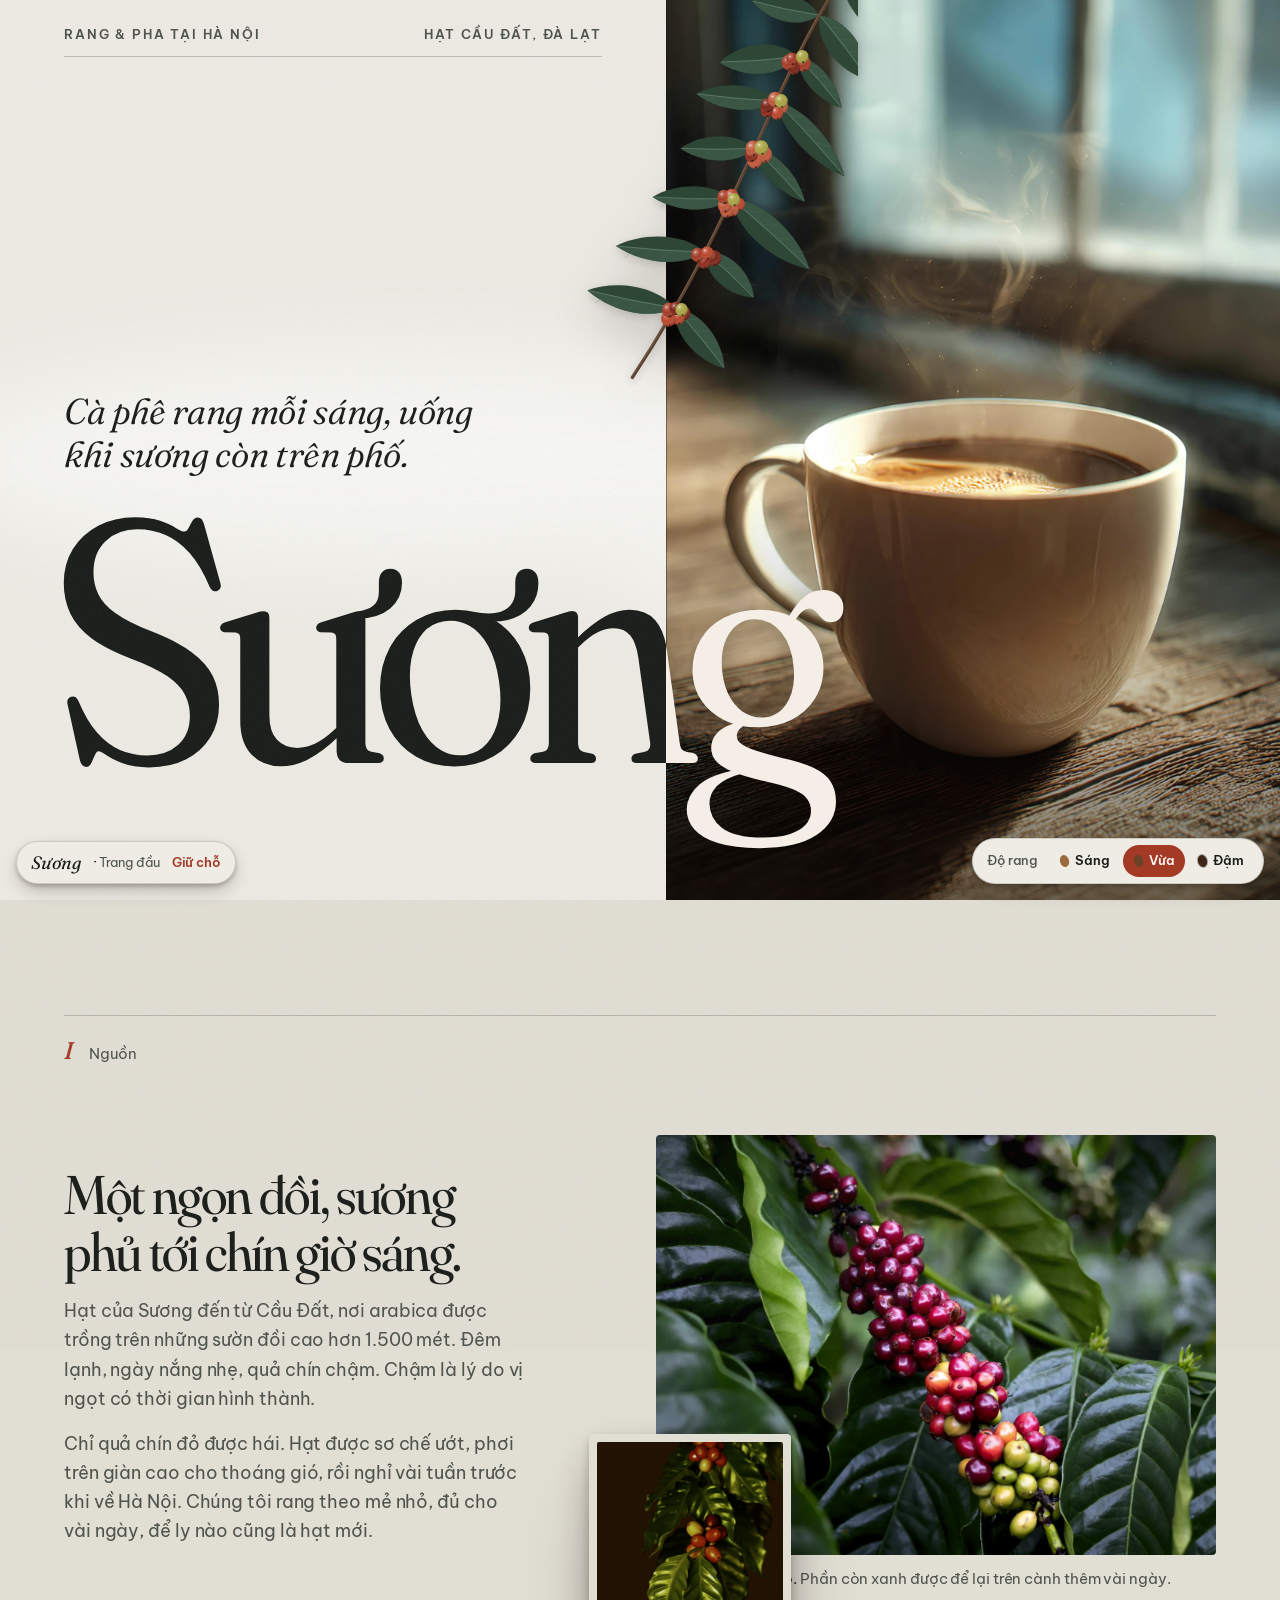
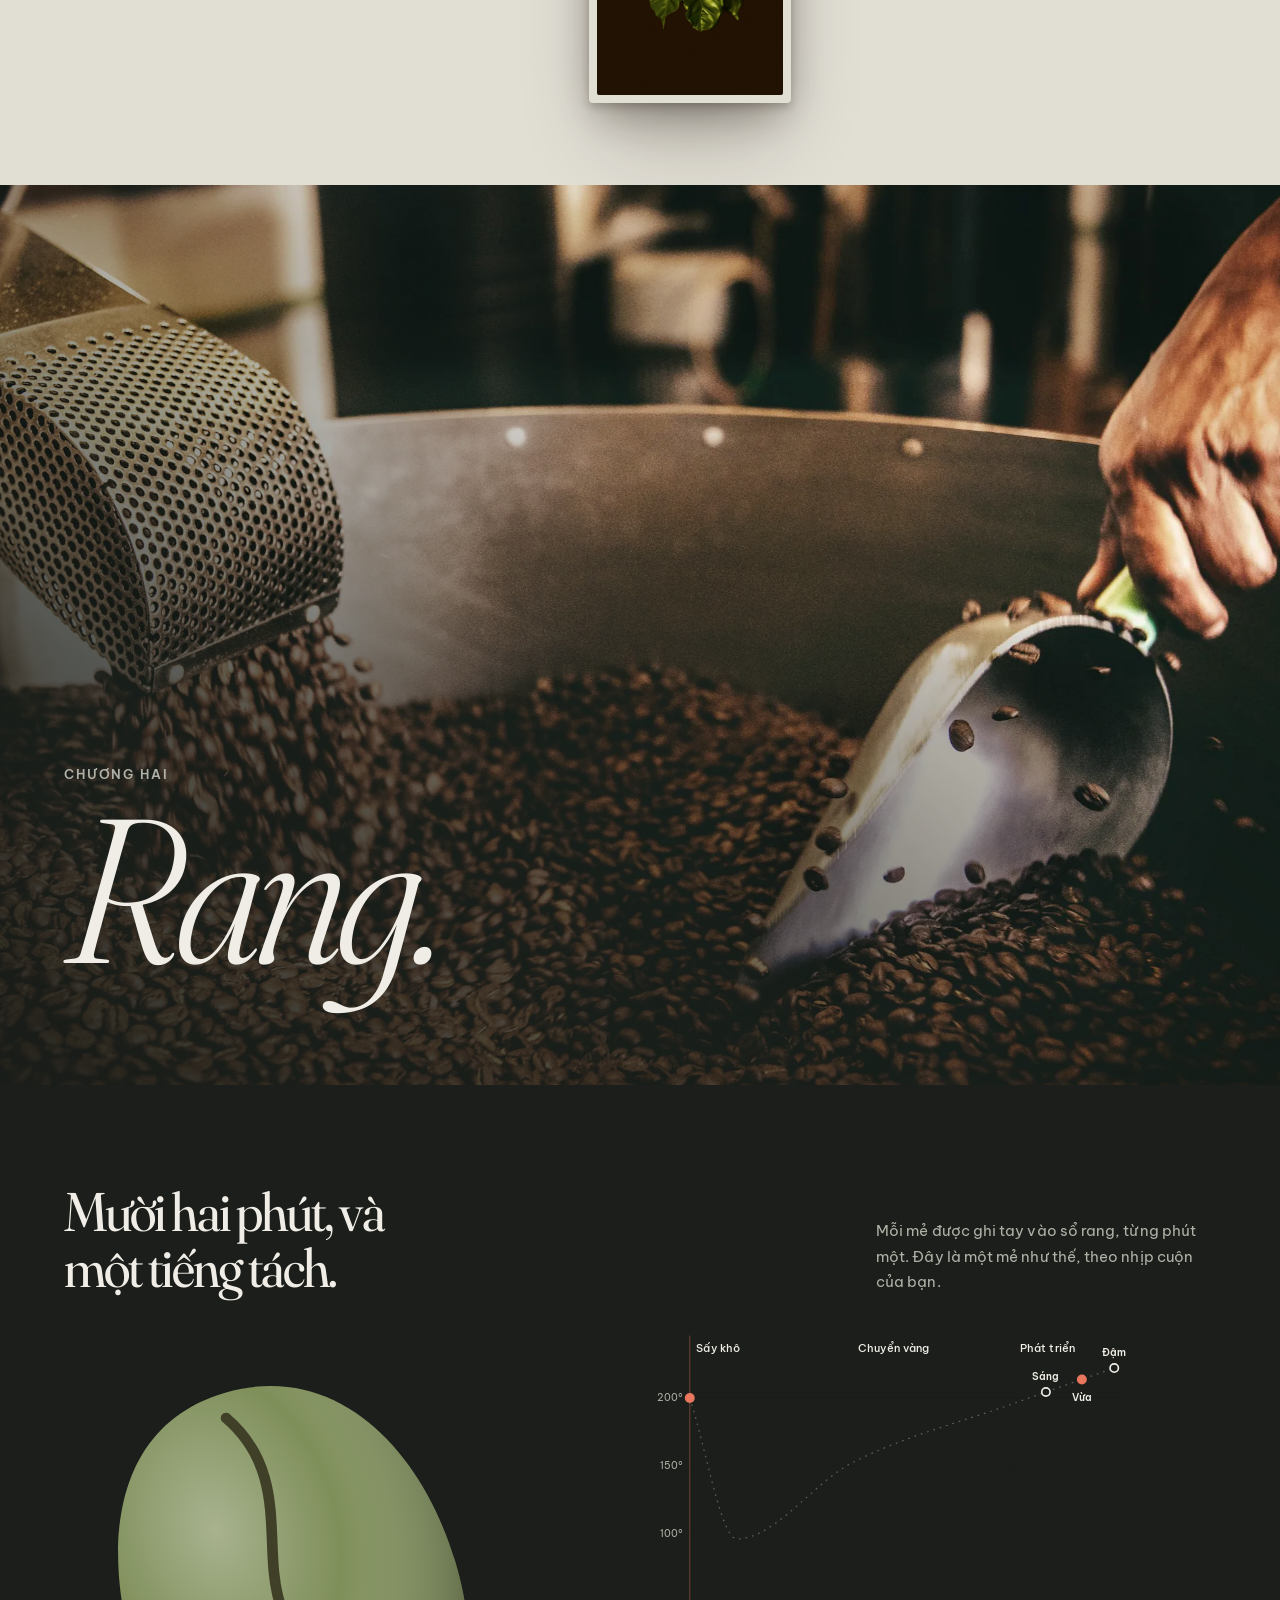
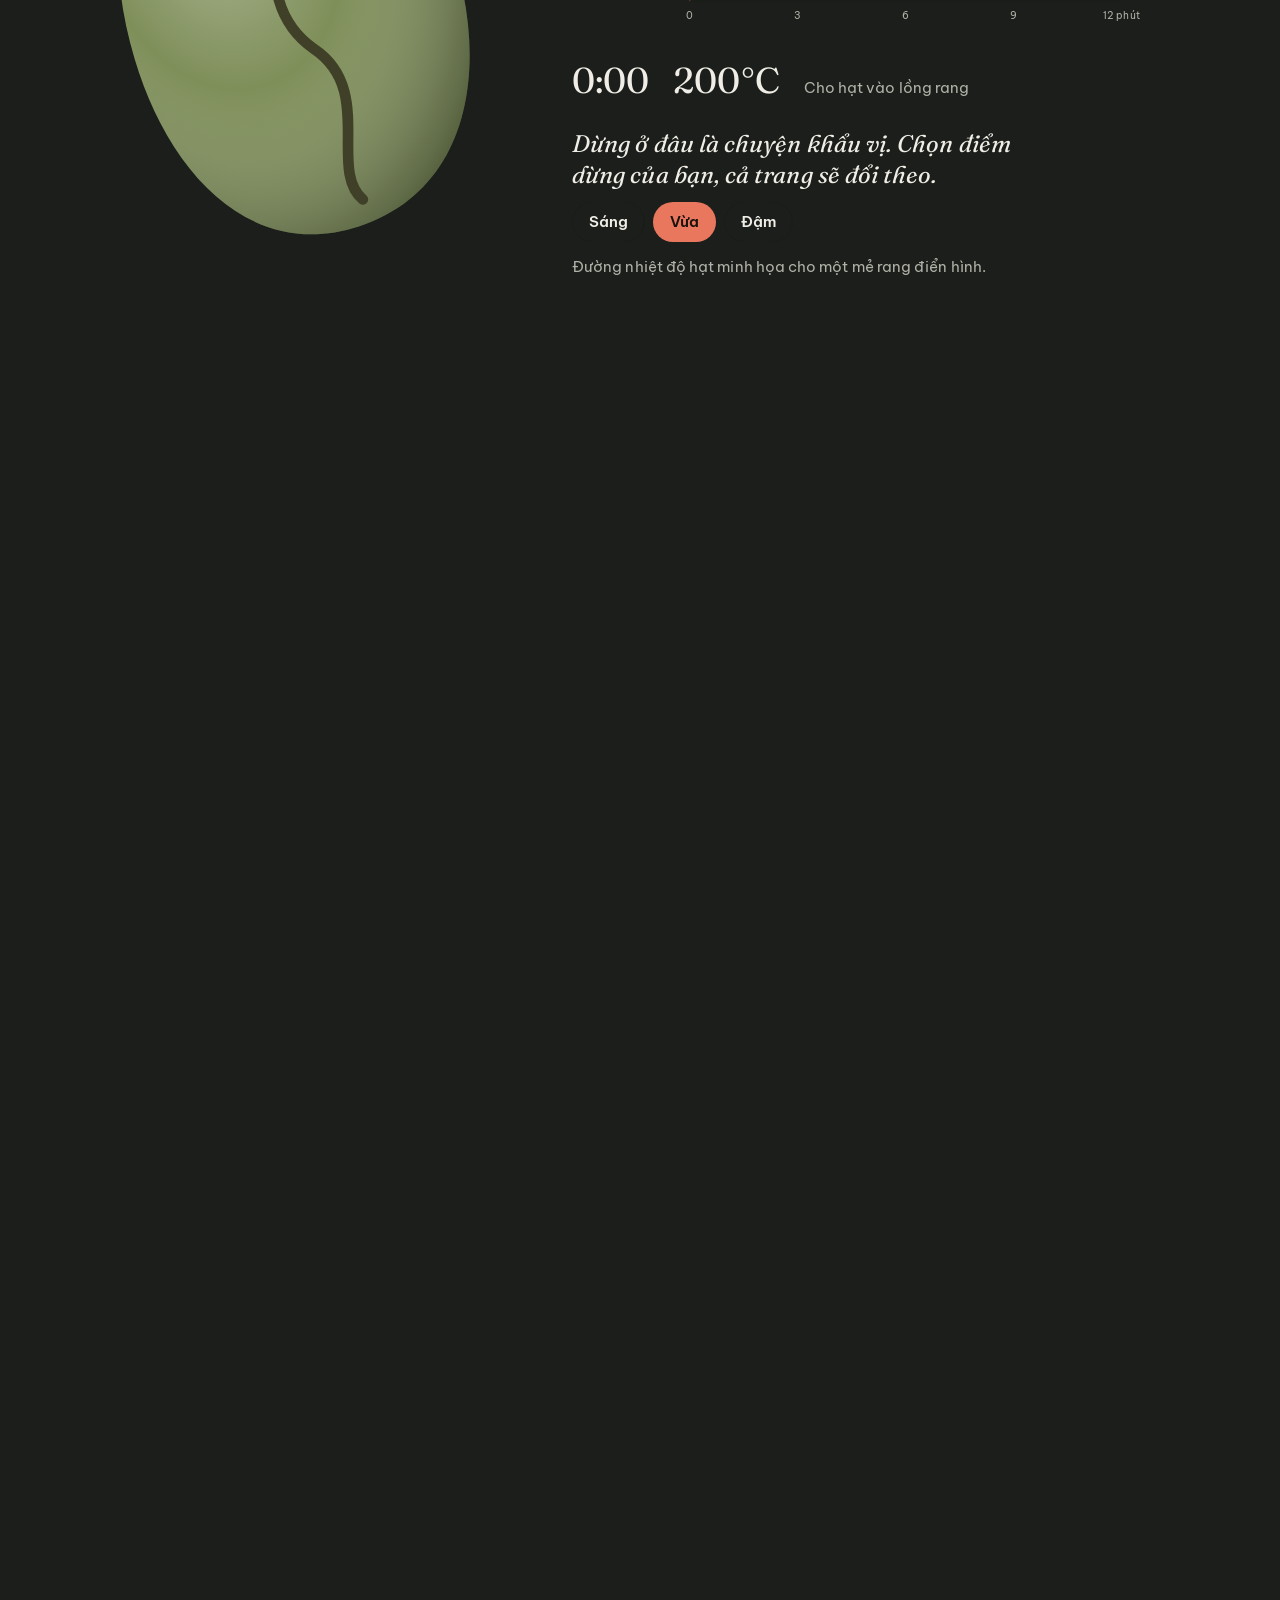
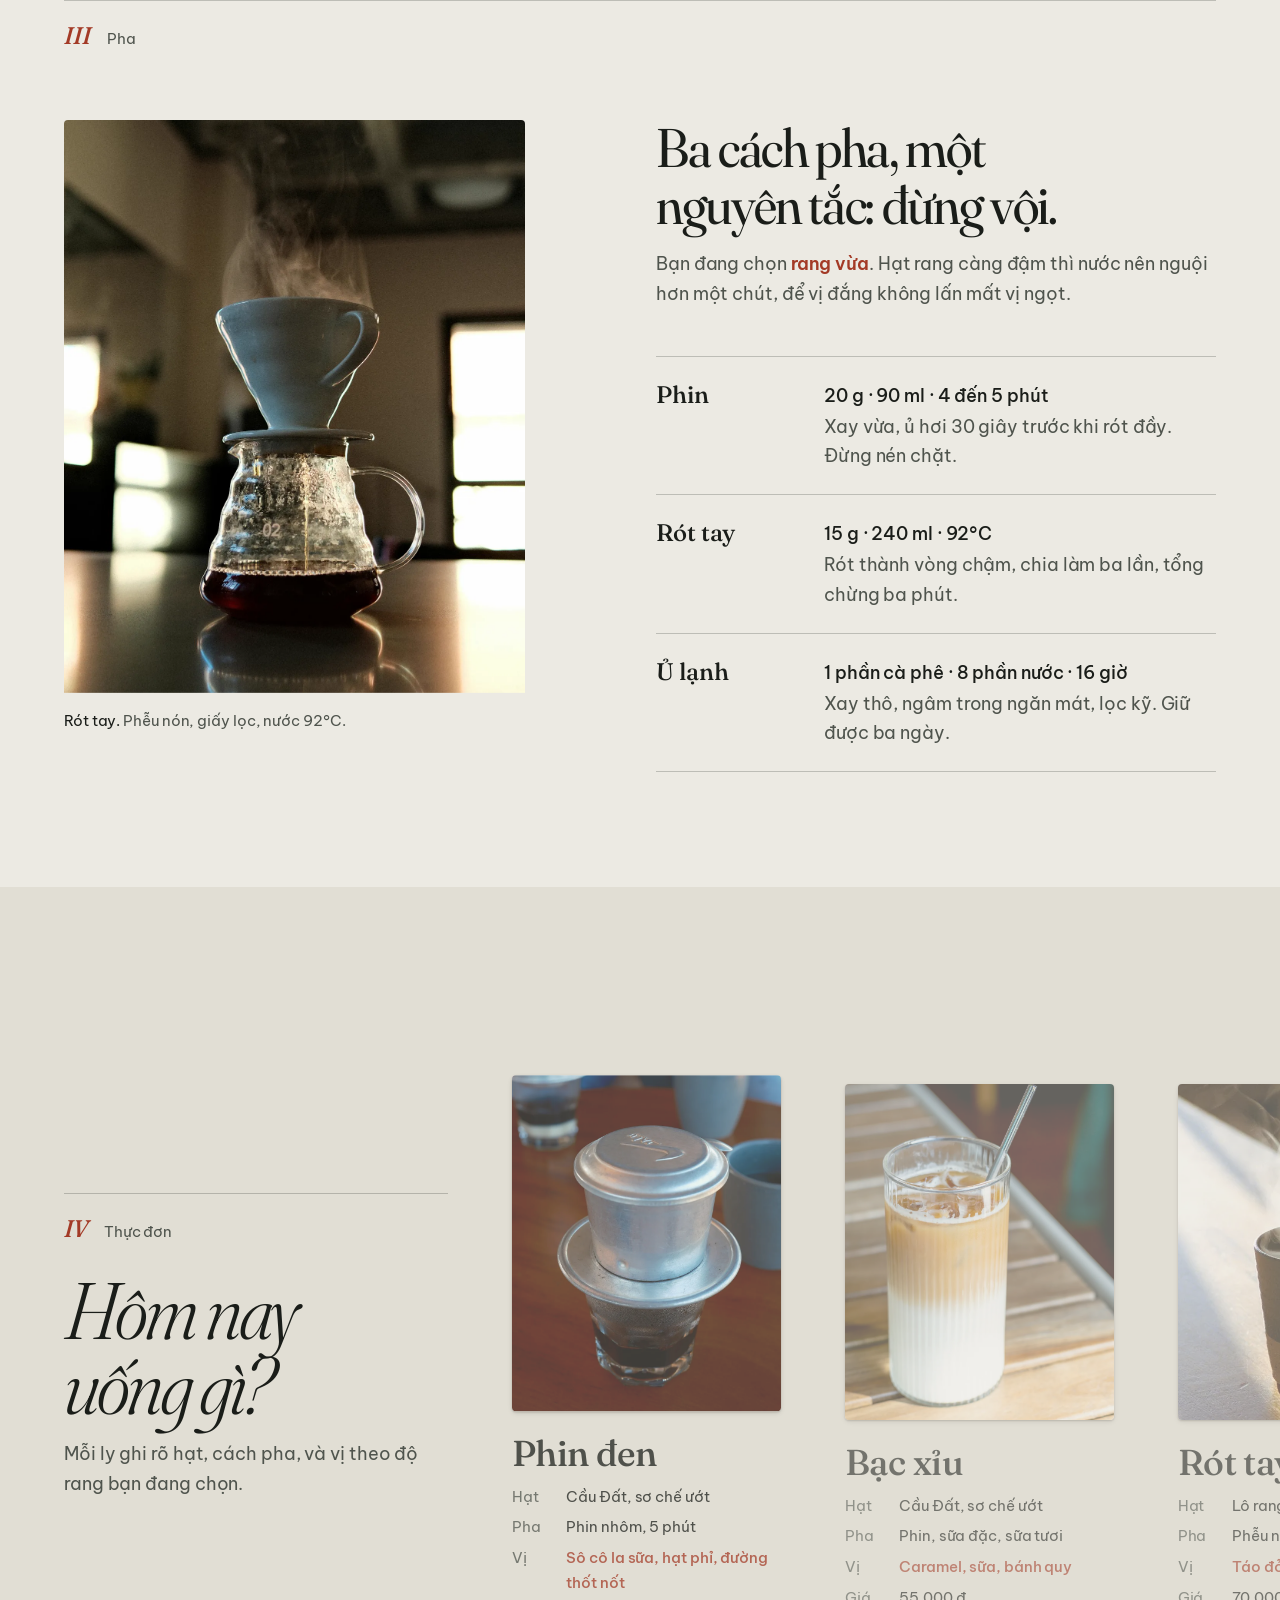
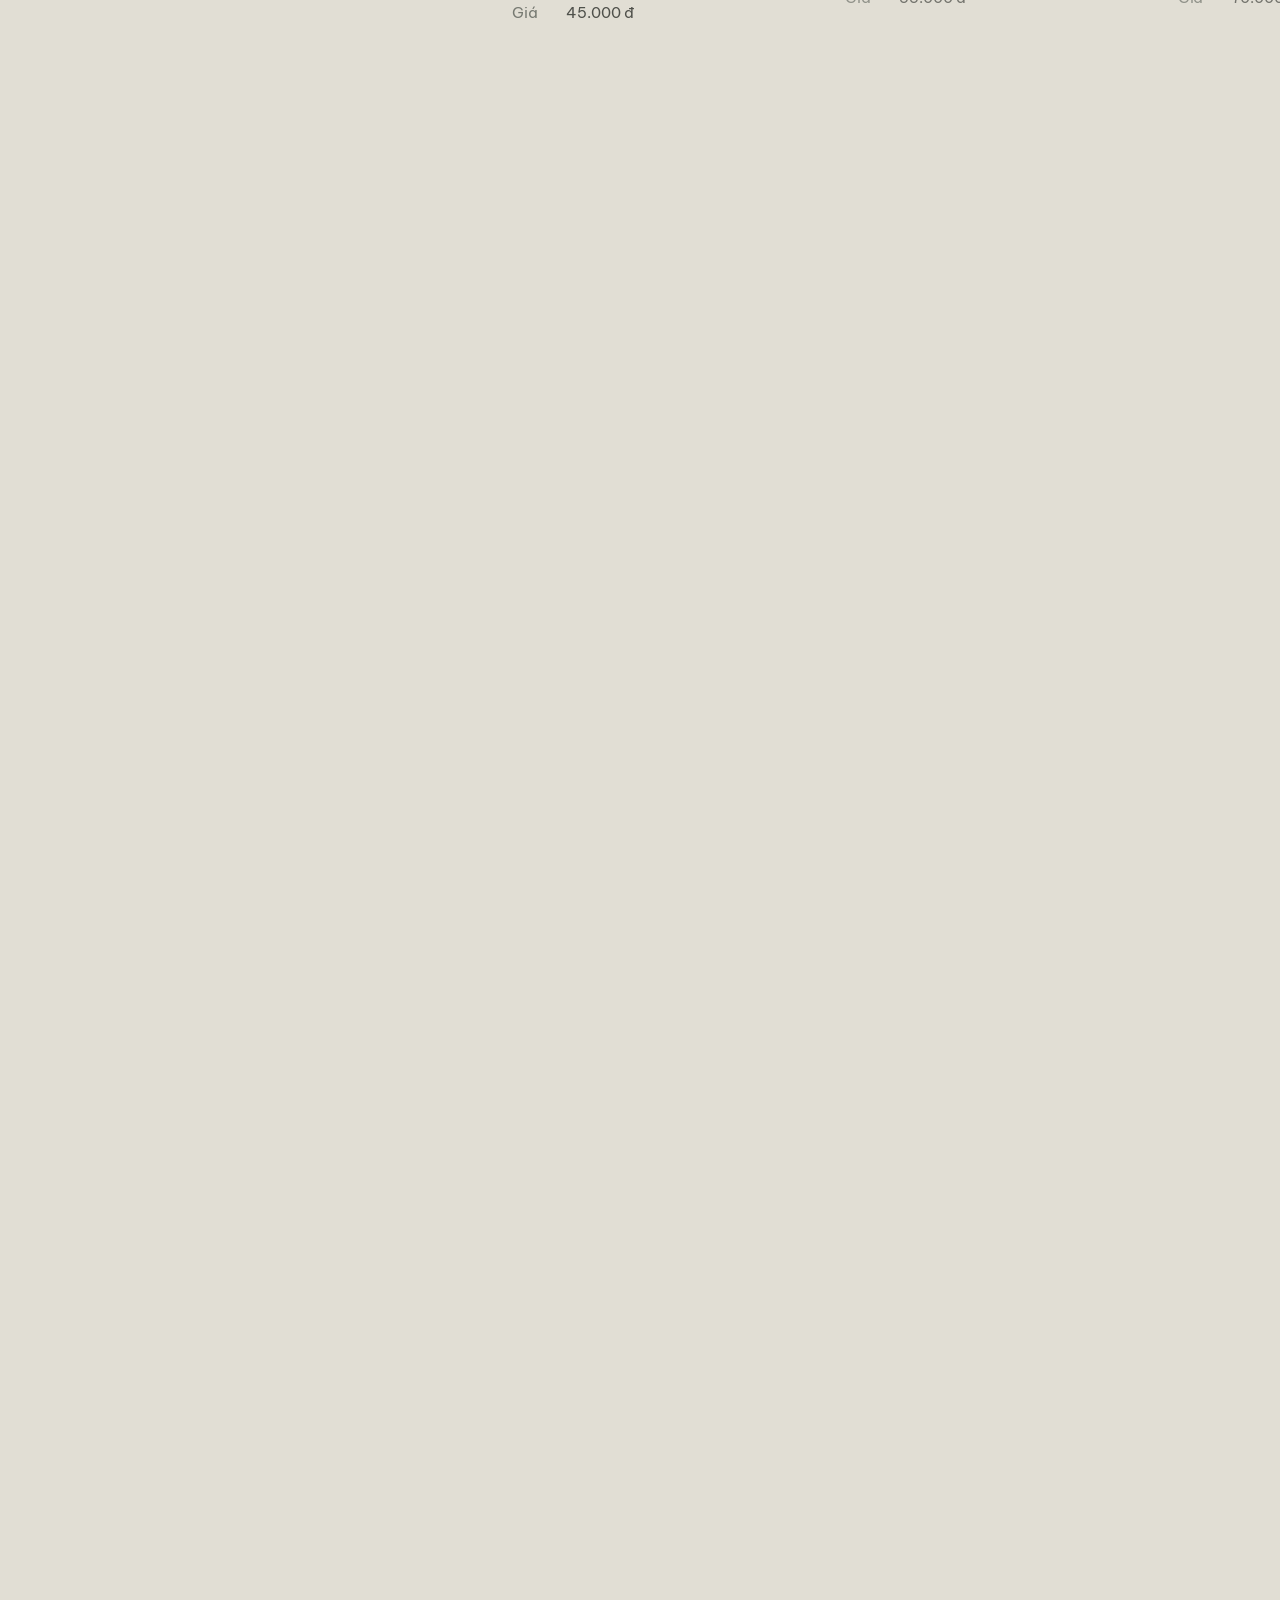
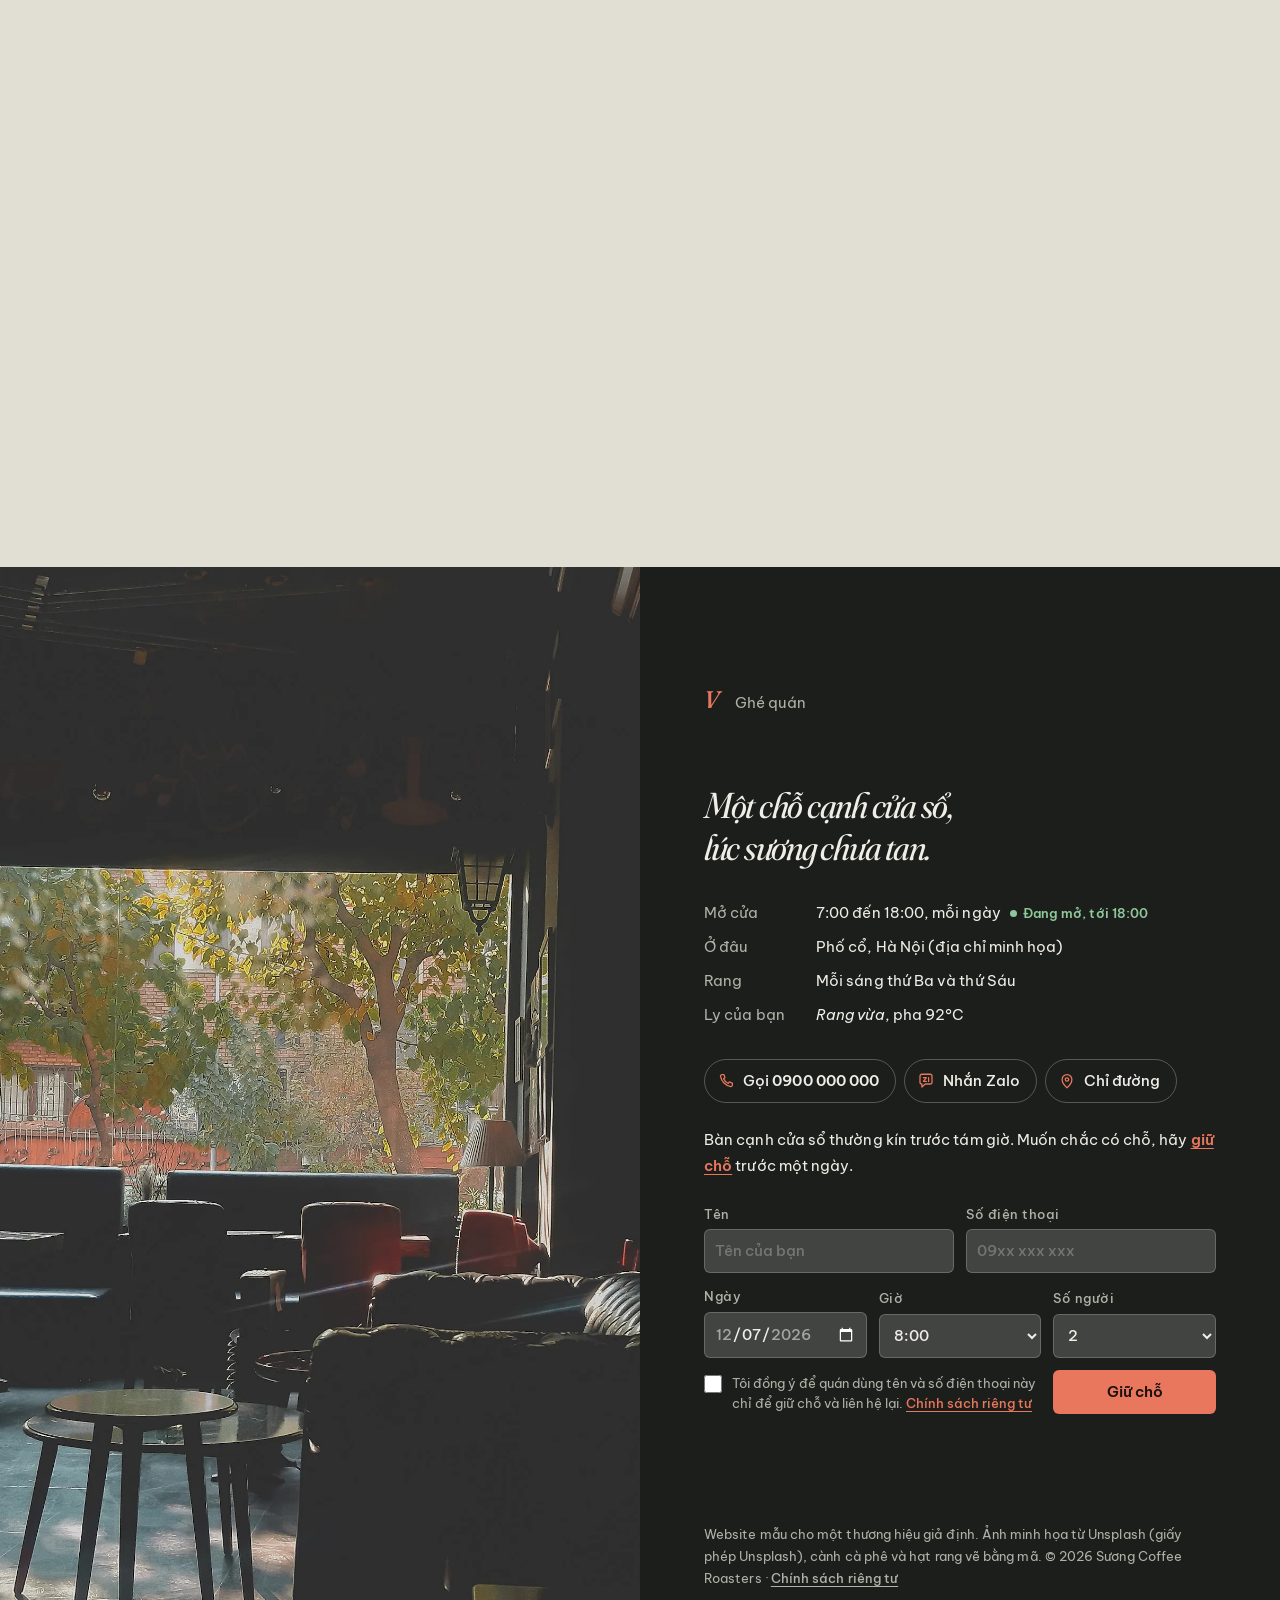
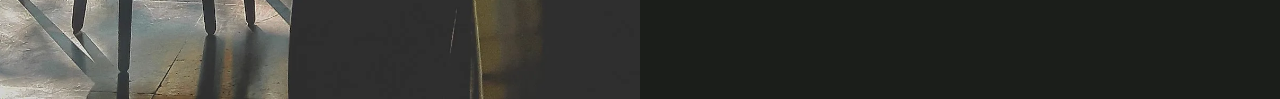
==== commit 325224a5: "Bàn giao: tách dữ liệu quán, liên hệ, form giữ chỗ thật, SEO và hướng dẫn chủ quán - site-data.js: t" ====
--- a/index.html
+++ b/index.html
@@ -4,8 +4,24 @@
 <meta charset="utf-8">
 <meta name="viewport" content="width=device-width, initial-scale=1, viewport-fit=cover">
 <title>Sương · Cà phê rang mỗi sáng</title>
-<meta name="description" content="Sương rang hạt arabica Cầu Đất mỗi sáng và pha tại Hà Nội. Website mẫu cho một thương hiệu giả định.">
-<link rel="icon" href="data:image/svg+xml,<svg xmlns='http://www.w3.org/2000/svg' viewBox='0 0 32 32'><rect width='32' height='32' rx='7' fill='%231B1E1A'/><ellipse cx='16' cy='16' rx='7' ry='10' fill='%23A33A26' transform='rotate(-18 16 16)'/></svg>">
+<meta name="description" content="Sương rang hạt arabica Cầu Đất mỗi sáng và pha tại Hà Nội. Phin, bạc xỉu, rót tay, cà phê muối, ủ lạnh. Giữ chỗ cạnh cửa sổ trước một ngày.">
+<meta name="theme-color" content="#1B1E1A">
+<link rel="canonical" href="https://kienbuilds.github.io/suong-coffee/">
+<link rel="icon" href="favicon.svg" type="image/svg+xml">
+<link rel="apple-touch-icon" href="apple-touch-icon.png">
+<!-- ảnh và chữ hiện khi chia sẻ link qua Facebook, Zalo, Messenger -->
+<meta property="og:type" content="website">
+<meta property="og:locale" content="vi_VN">
+<meta property="og:site_name" content="Sương">
+<meta property="og:title" content="Sương · Cà phê rang mỗi sáng">
+<meta property="og:description" content="Hạt arabica Cầu Đất, rang mỗi sáng và pha tại Hà Nội. Giữ một chỗ cạnh cửa sổ, lúc sương chưa tan.">
+<meta property="og:url" content="https://kienbuilds.github.io/suong-coffee/">
+<meta property="og:image" content="https://kienbuilds.github.io/suong-coffee/og-image.jpg">
+<meta property="og:image:width" content="1200">
+<meta property="og:image:height" content="630">
+<meta property="og:image:alt" content="Chữ Sương vắt qua ảnh tách cà phê cạnh cửa sổ buổi sáng">
+<meta name="twitter:card" content="summary_large_image">
+<link rel="preload" as="image" href="assets/hero-window-cup.webp" fetchpriority="high">
 <link rel="preconnect" href="https://fonts.googleapis.com">
 <link rel="preconnect" href="https://fonts.gstatic.com" crossorigin>
 <link href="https://fonts.googleapis.com/css2?family=Be+Vietnam+Pro:wght@400;500;600&family=Fraunces:ital,opsz,wght@0,9..144,300..600;1,9..144,300..500&display=swap&subset=vietnamese" rel="stylesheet">
@@ -65,6 +81,10 @@
   .chapter-mark b { font-family: var(--sc-font-display); font-weight: 500; font-style: italic; font-size: var(--sc-t-lg); color: var(--sc-accent); }
   .caption { font-size: var(--sc-t-sm); color: var(--sc-ink-soft); margin-top: var(--sc-3); max-width: 52ch; }
   .caption i { font-style: normal; color: var(--sc-ink); }
+
+  .skip { position: absolute; left: -9999px; top: 12px; z-index: 1000; padding: 10px 16px; border-radius: 999px; background: var(--dark); color: var(--ink-d); font-weight: 600; font-size: var(--sc-t-sm); }
+  .skip:focus { left: 12px; }
+  .noscript { margin: 0; padding: 12px var(--sc-gutter); background: var(--cherry); color: #FFF8F2; font-size: var(--sc-t-sm); }
 
   /* ------------------------------------------------------------------ hero -- */
   .hero { position: relative; min-height: 100vh; min-height: 100svh; overflow: clip; }
@@ -300,7 +320,7 @@
   .hero__word, .hero__word-copy {
     font-family: var(--sc-font-display); font-weight: 380;
     font-variation-settings: "opsz" 144, "SOFT" 60;
-    font-size: clamp(6.5rem, 27vw, 25rem); line-height: 0.8; letter-spacing: -0.045em;
+    font-size: clamp(6.5rem, 27vw, 34rem); line-height: 0.8; letter-spacing: -0.045em;
     padding-bottom: 0.2em; margin: 0 0 0 -0.04em;
   }
   .hero__word-copy {
@@ -339,7 +359,8 @@
 
   /* ---- menu photographs ---- */
   .drink__art { aspect-ratio: 4 / 5 !important; display: block !important; overflow: clip; background: var(--paper) !important; }
-  .drink__art img { width: 100%; height: 100%; object-fit: cover; transition: transform 260ms var(--sc-ease-out), filter var(--regrade) var(--sc-ease-out); }
+  .drink__art { position: relative; }
+  .drink__art img { position: absolute; inset: 0; width: 100%; height: 100%; object-fit: cover; transition: transform 260ms var(--sc-ease-out), filter var(--regrade) var(--sc-ease-out); }
   @media (hover: hover) and (pointer: fine) { .drink:hover .drink__art img { transform: scale(1.035); } }
 
   /* ---- colophon: photograph bleeds the left half, the plate holds the right ---- */
@@ -357,11 +378,40 @@
   .steam path { stroke: var(--sc-ink-soft); stroke-width: 2; fill: none; stroke-linecap: round; opacity: 0.6; stroke-dasharray: 6 10; }
   @media (prefers-reduced-motion: no-preference) { .steam path { animation: steam 2.8s linear infinite; } .steam path:nth-child(2) { animation-duration: 3.4s; } }
   @keyframes steam { to { stroke-dashoffset: -64; } }
-  .reserve { display: grid; grid-template-columns: 1fr 1fr 1fr auto; gap: var(--sc-3); align-items: end; margin-top: var(--sc-5); }
+  .open-now { display: inline-block; margin-left: 6px; font-size: var(--sc-t-xs); font-weight: 600; color: var(--sc-ink-soft); }
+  .open-now::before { content: ""; display: inline-block; width: 7px; height: 7px; border-radius: 50%; margin-right: 6px; vertical-align: 1px; background: currentColor; }
+  .open-now.is-open { color: #8FC79A; }
+  .contact { list-style: none; padding: 0; margin: 0 0 var(--sc-5); display: flex; flex-wrap: wrap; gap: var(--sc-2); }
+  .contact[hidden], .contact li[hidden] { display: none; }
+  .colophon .contact a {
+    display: inline-flex; align-items: center; gap: 8px; min-height: 44px; padding: 0 16px 0 12px; border-radius: 999px;
+    border: 1px solid color-mix(in oklab, var(--sc-ink) 28%, transparent); color: var(--sc-ink); font-weight: 500; text-decoration: none;
+    transition: background-color 160ms var(--sc-ease-out), border-color 160ms var(--sc-ease-out), transform 120ms var(--sc-ease-out);
+  }
+  .contact a b { font-weight: 600; font-variant-numeric: tabular-nums; }
+  .contact svg { width: 18px; height: 18px; fill: none; stroke: var(--sc-accent); stroke-width: 1.7; stroke-linejoin: round; stroke-linecap: round; }
+  .contact a:active { transform: scale(0.97); }
+  @media (hover: hover) and (pointer: fine) { .colophon .contact a:hover { background: color-mix(in oklab, var(--sc-ink) 8%, transparent); border-color: color-mix(in oklab, var(--sc-ink) 40%, transparent); } }
+  .socials { margin: calc(var(--sc-2) * -1) 0 var(--sc-5); display: flex; flex-wrap: wrap; gap: var(--sc-2) var(--sc-5); }
+  .socials[hidden] { display: none; }
+  .colophon .socials a { color: var(--sc-ink-soft); font-weight: 500; text-decoration: underline; text-underline-offset: 0.22em; }
+  .reserve { display: grid; grid-template-columns: repeat(6, minmax(0, 1fr)); gap: var(--sc-3); align-items: end; margin-top: var(--sc-5); }
+  .reserve .r-name, .reserve .r-phone { grid-column: span 3; }
+  .reserve .r-date, .reserve .r-time, .reserve .r-n { grid-column: span 2; }
+  .reserve .consent { grid-column: 1 / span 4; display: flex; gap: 10px; align-items: flex-start; font-size: var(--sc-t-xs); line-height: 1.5; letter-spacing: 0; color: var(--sc-ink-soft); font-weight: 400; }
+  .reserve .consent input { width: 18px; height: 18px; min-height: 0; margin: 1px 0 0; padding: 0; flex: 0 0 auto; accent-color: var(--sc-accent); }
+  .reserve .consent a { font-weight: 500; }
+  .reserve button { grid-column: 5 / -1; }
+  .reserve .hp { position: absolute; left: -9999px; width: 1px; height: 1px; opacity: 0; }
+  .reserve input[type="date"] { color-scheme: dark; }
+  .reserve [aria-invalid="true"] { border-color: var(--sc-accent); }
+  .reserve button[disabled] { opacity: 0.6; cursor: progress; }
+  .reserve__out a { color: var(--sc-accent); font-weight: 600; }
+  .fine a { color: inherit !important; font-weight: 500 !important; }
   .reserve label { display: grid; gap: 4px; color: var(--sc-ink-soft); font-size: var(--sc-t-xs); font-weight: 500; letter-spacing: 0.04em; }
   .reserve input, .reserve select {
     min-height: 44px; padding: 8px 10px; border-radius: 6px;
-    border: 1px solid var(--sc-hairline-strong); background: color-mix(in oklab, var(--dark) 80%, #FFFFFF); color: var(--sc-ink);
+    border: 1px solid color-mix(in oklab, var(--sc-ink) 22%, transparent); background: color-mix(in oklab, var(--dark) 80%, #FFFFFF); color: var(--sc-ink);
     font-size: var(--sc-t-sm); width: 100%;
   }
   .reserve button {
@@ -442,7 +492,7 @@
     /* hero: the window becomes the top of the screen, the word crosses its lower edge */
     .hero__mast { width: auto; position: absolute; left: 0; right: 0; top: 0; color: #F4EEE6; }
     .hero__mast::after { background: color-mix(in oklab, #F4EEE6 40%, transparent); }
-    .hero { --F: clamp(6.5rem, 27vw, 25rem); --wb: 8.75rem; --pb: calc(var(--wb) + var(--F) * 0.42); }
+    .hero { --F: clamp(6.5rem, 27vw, 34rem); --wb: 8.75rem; --pb: calc(var(--wb) + var(--F) * 0.42); }
     .hero__word, .hero__word-copy { font-size: var(--F); }
     .hero__photo { left: 0; right: 0; top: 0; bottom: var(--pb); }
     .hero__photo::before { content: ""; position: absolute; inset: 0 0 auto 0; height: 22%; z-index: 1; background: linear-gradient(to bottom, hsl(25 35% 6% / 0.5), transparent); }
@@ -475,8 +525,8 @@
     .seat__cup { right: -40%; width: 56%; }
     .colophon__cup { margin-bottom: var(--sc-7); }
     .reserve { grid-template-columns: 1fr 1fr; }
-    .reserve label:first-child { grid-column: 1 / -1; }
-    .reserve button { grid-column: 1 / -1; }
+    .reserve .r-name, .reserve .r-phone, .reserve .r-date, .reserve .consent, .reserve button { grid-column: 1 / -1; }
+    .reserve .r-time, .reserve .r-n { grid-column: span 1; }
     .recipes li { grid-template-columns: 1fr; gap: var(--sc-2); }
   }
   @media (max-width: 700px) {
@@ -485,15 +535,38 @@
     .hero__body { bottom: 5.25rem; }
     .folio__ch { display: none; }
     .dial__label { display: none; }
-    .folio { left: 10px; bottom: 10px; } .dial { right: 10px; bottom: 10px; }
-    .dial button { padding: 0 9px; min-height: 36px; }
+    /* On a phone the two chips share one bottom row and never overlap: the
+       row owns the positioning, each chip just takes its natural width, and
+       the folio is the one that gives way if the screen is too narrow. */
+    .chrome {
+      position: fixed; z-index: var(--sc-z-chrome);
+      left: 8px; right: 8px; bottom: calc(8px + env(safe-area-inset-bottom, 0px));
+      display: flex; justify-content: space-between; align-items: center; gap: 6px;
+      pointer-events: none;
+    }
+    .chrome > * { position: static; pointer-events: auto; }
+    .folio { flex: 0 1 auto; min-width: 0; padding: 6px 12px; gap: 10px; }
+    .folio__cta { white-space: nowrap; }
+    .dial { flex: 0 0 auto; padding: 4px; }
+    .dial button { padding: 0 10px; min-height: 36px; }
     .roast__head h2 { font-size: var(--sc-t-xl); }
     .roast__head p { display: none; }
+  }
+  @media (max-width: 390px) {
+    .dial button { padding: 0 9px; gap: 5px; }
+    .dial button i { width: 7px; height: 10px; }
+    .folio { padding: 6px 10px; }
+  }
+  @media (max-width: 345px) {
+    .folio__mark { display: none; }
+    .dial button i { display: none; }
   }
 </style>
 </head>
 <body>
 
+<a class="skip" href="#giu-cho">Bỏ qua, tới phần giữ chỗ</a>
+<noscript><p class="noscript">Trang cần bật JavaScript để hiển thị đầy đủ thực đơn và form giữ chỗ.</p></noscript>
 <span data-sc-progress></span>
 <div class="sc-grain" aria-hidden="true"></div>
 
@@ -561,6 +634,7 @@
   </symbol>
 </svg>
 
+<div class="chrome">
 <nav class="folio" aria-label="Mục lục">
   <a class="folio__mark" href="#top">Sương</a>
   <span class="folio__ch" aria-live="polite"><b data-folio-num>·</b> <span data-folio-name>Trang đầu</span></span>
@@ -575,6 +649,7 @@
     <button type="button" role="radio" data-r="dark" aria-checked="false" tabindex="-1"><i></i>Đậm</button>
   </div>
 </div>
+</div>
 
 <main id="top">
 
@@ -583,7 +658,7 @@
     <div class="hero__mast"><span>Rang &amp; pha tại Hà Nội</span><span>Hạt Cầu Đất, Đà Lạt</span></div>
     <div class="hero__plane hero__mist" data-sc-parallax="1.4" aria-hidden="true"><span></span><span></span></div>
     <div class="hero__photo">
-      <div class="hero__photo-img" data-sc-parallax="1.4"><img class="photo" src="assets/hero-window-cup.webp" width="1600" height="2844" alt="Tách cà phê nóng trên bàn gỗ cạnh cửa sổ buổi sáng"></div>
+      <div class="hero__photo-img" data-sc-parallax="1.4"><img class="photo" fetchpriority="high" src="assets/hero-window-cup.webp" width="1600" height="2844" alt="Tách cà phê nóng trên bàn gỗ cạnh cửa sổ buổi sáng"></div>
       <div class="hero__photo-scrim" aria-hidden="true"></div>
       <span class="hero__word-copy" aria-hidden="true">Sương</span>
     </div>
@@ -606,8 +681,8 @@
         </div>
         <figure class="spread__media origin__media">
           <div class="duo">
-            <div class="duo__main"><img class="photo" src="assets/origin-cherries.webp" width="1600" height="1067" alt="Chùm quả cà phê chín đỏ và tím giữa lá xanh"></div>
-            <div class="duo__inset" data-sc-parallax="-1.1"><img class="photo" src="assets/origin-branch.webp" width="900" height="1350" alt="Một cành cà phê với quả chín đỏ và vàng trên nền tối"></div>
+            <div class="duo__main"><img class="photo" loading="lazy" decoding="async" src="assets/origin-cherries.webp" width="1600" height="1067" alt="Chùm quả cà phê chín đỏ và tím giữa lá xanh"></div>
+            <div class="duo__inset" data-sc-parallax="-1.1"><img class="photo" loading="lazy" decoding="async" src="assets/origin-branch.webp" width="900" height="1350" alt="Một cành cà phê với quả chín đỏ và vàng trên nền tối"></div>
           </div>
           <figcaption class="caption"><i>Chỉ hái quả chín đỏ.</i> Phần còn xanh được để lại trên cành thêm vài ngày.</figcaption>
         </figure>
@@ -618,7 +693,7 @@
   <!-- AUTHORED SILENCE: the intertitle before the peak -->
   <section id="ch2-intertitle" class="intertitle dark" data-sc-act="flow" data-folio-num="II" data-folio-name="Rang" data-ground="dark">
     <div class="intertitle__bg" aria-hidden="true">
-      <div class="intertitle__img" data-sc-parallax="1.8"><img class="photo" src="assets/roast-scoop.webp" width="2400" height="1600" alt=""></div>
+      <div class="intertitle__img" data-sc-parallax="1.8"><img class="photo" loading="lazy" decoding="async" src="assets/roast-scoop.webp" width="2400" height="1600" alt=""></div>
       <div class="sc-scrim sc-scrim--lead"></div>
     </div>
     <div class="sc-wrap" data-sc-in data-sc-stagger="90">
@@ -672,7 +747,7 @@
       <div class="spread">
         <figure class="spread__media" style="margin:0">
           <div class="brew__frame" data-sc-reveal="up" data-sc-reveal-at="0.06 0.4">
-            <div class="brew__img" data-sc-parallax="-1"><img class="photo" src="assets/brew-pourover.webp" width="1200" height="1800" alt="Phễu rót tay đặt trên bình thủy tinh, hơi nóng bốc lên trong quán"></div>
+            <div class="brew__img" data-sc-parallax="-1"><img class="photo" loading="lazy" decoding="async" src="assets/brew-pourover.webp" width="1200" height="1800" alt="Phễu rót tay đặt trên bình thủy tinh, hơi nóng bốc lên trong quán"></div>
           </div>
           <div class="drawing" hidden>
             <svg viewBox="0 0 400 500" aria-hidden="true">
@@ -718,91 +793,137 @@
           <h2 class="sc-display">Hôm nay uống gì?</h2>
           <p class="sc-body">Mỗi ly ghi rõ hạt, cách pha, và vị theo độ rang bạn đang chọn.</p>
         </div>
-        <article class="drink" style="--i:1">
-          <div class="drink__art"><img class="photo" loading="lazy" src="assets/menu-phin.webp" width="900" height="1350" alt="Phin nhôm đặt trên ly, cà phê nhỏ giọt"></div>
-          <h3>Phin đen</h3>
-          <dl class="label">
-            <dt>Hạt</dt><dd>Cầu Đất, sơ chế ướt</dd>
-            <dt>Pha</dt><dd>Phin nhôm, 5 phút</dd>
-            <dt>Vị</dt><dd class="notes" data-light="Chanh vàng, trà đen, chua sáng" data-medium="Sô cô la sữa, hạt phỉ, đường thốt nốt" data-dark="Sô cô la đắng, mật mía, khói nhẹ">Sô cô la sữa, hạt phỉ, đường thốt nốt</dd>
-            <dt>Giá</dt><dd class="price">45.000 đ</dd>
-          </dl>
-        </article>
-        <article class="drink" style="--i:2">
-          <div class="drink__art"><img class="photo" loading="lazy" src="assets/menu-bacxiu.webp" width="900" height="1350" alt="Ly bạc xỉu nhiều lớp sữa và cà phê"></div>
-          <h3>Bạc xỉu</h3>
-          <dl class="label">
-            <dt>Hạt</dt><dd>Cầu Đất, sơ chế ướt</dd>
-            <dt>Pha</dt><dd>Phin, sữa đặc, sữa tươi</dd>
-            <dt>Vị</dt><dd class="notes" data-light="Sữa chua, đào, ngọt nhẹ" data-medium="Caramel, sữa, bánh quy" data-dark="Kẹo dừa cháy, ca cao">Caramel, sữa, bánh quy</dd>
-            <dt>Giá</dt><dd class="price">55.000 đ</dd>
-          </dl>
-        </article>
-        <article class="drink" style="--i:3">
-          <div class="drink__art"><img class="photo" loading="lazy" src="assets/menu-rottay.webp" width="900" height="621" alt="Cốc cà phê nóng trong nắng sớm"></div>
-          <h3>Rót tay</h3>
-          <dl class="label">
-            <dt>Hạt</dt><dd>Lô rang trong tuần</dd>
-            <dt>Pha</dt><dd>Phễu nón, 3 phút</dd>
-            <dt>Vị</dt><dd class="notes" data-light="Hoa nhài, cam, mật ong" data-medium="Táo đỏ, caramel, hạnh nhân" data-dark="Sô cô la, gỗ tuyết tùng">Táo đỏ, caramel, hạnh nhân</dd>
-            <dt>Giá</dt><dd class="price">70.000 đ</dd>
-          </dl>
-        </article>
-        <article class="drink" style="--i:4">
-          <div class="drink__art"><img class="photo" loading="lazy" src="assets/menu-muoi.webp" width="900" height="1318" alt="Ly cà phê phủ lớp kem muối dày"></div>
-          <h3>Cà phê muối</h3>
-          <dl class="label">
-            <dt>Hạt</dt><dd>Cầu Đất, sơ chế ướt</dd>
-            <dt>Pha</dt><dd>Phin, kem muối</dd>
-            <dt>Vị</dt><dd class="notes" data-light="Chanh muối, kem, tươi" data-medium="Caramel muối, bơ" data-dark="Sô cô la đen, kem mặn">Caramel muối, bơ</dd>
-            <dt>Giá</dt><dd class="price">55.000 đ</dd>
-          </dl>
-        </article>
-        <article class="drink" style="--i:5">
-          <div class="drink__art"><img class="photo" loading="lazy" src="assets/menu-ulanh.webp" width="900" height="1350" alt="Ly cà phê ủ lạnh với đá"></div>
-          <h3>Ủ lạnh</h3>
-          <dl class="label">
-            <dt>Hạt</dt><dd>Cầu Đất, xay thô</dd>
-            <dt>Pha</dt><dd>Ngâm 16 giờ, rót đá</dd>
-            <dt>Vị</dt><dd class="notes" data-light="Trà ô long, mận" data-medium="Ca cao, anh đào" data-dark="Mạch nha rang, ca cao đắng">Ca cao, anh đào</dd>
-            <dt>Giá</dt><dd class="price">60.000 đ</dd>
-          </dl>
-        </article>
-        <p class="rail__note">Hạt rang bán theo túi 250 g ở quầy. Hỏi chúng tôi mẻ nào vừa ra lò.</p>
+        <!-- các món được dựng từ site-data.js (mục menu) -->
+        <p class="rail__note" data-site="menuNote"></p>
       </div>
     </div>
   </section>
 
   <!-- COLOPHON: the close. Small type, a full cup in your roast, one line to reserve. -->
   <section id="giu-cho" class="colophon dark" data-sc-act="flow" data-folio-num="V" data-folio-name="Ghé quán" data-ground="dark">
-    <div class="colophon__photo"><img class="photo" src="assets/visit-window.webp" width="1600" height="2133" alt="Không gian quán buổi chiều, cửa sổ lớn mở ra hàng cây ngoài phố"></div>
+    <div class="colophon__photo"><img class="photo" loading="lazy" decoding="async" src="assets/visit-window.webp" width="1600" height="2133" alt="Không gian quán buổi chiều, cửa sổ lớn mở ra hàng cây ngoài phố"></div>
     <div class="colophon__body">
         <div class="colophon__text sc-stack" data-sc-in data-sc-stagger="60">
           <p class="chapter-mark"><b>V</b> Ghé quán</p>
           <h2 class="sc-display">Một chỗ cạnh cửa sổ, lúc sương chưa tan.</h2>
           <dl>
-            <dt>Mở cửa</dt><dd>7:00 đến 18:00, mỗi ngày</dd>
-            <dt>Ở đâu</dt><dd>Phố cổ, Hà Nội (địa chỉ minh họa)</dd>
-            <dt>Rang</dt><dd>Mỗi sáng thứ Ba và thứ Sáu</dd>
+            <dt>Mở cửa</dt><dd><span data-site="hoursText">7:00 đến 18:00, mỗi ngày</span> <span class="open-now" data-open-now hidden></span></dd>
+            <dt>Ở đâu</dt><dd><span data-site="address.display">Hà Nội</span></dd>
+            <dt>Rang</dt><dd data-site="roastDays">Mỗi sáng thứ Ba và thứ Sáu</dd>
             <dt>Ly của bạn</dt><dd><i data-light="Rang sáng" data-medium="Rang vừa" data-dark="Rang đậm">Rang vừa</i>, pha <span data-light="94°C" data-medium="92°C" data-dark="88°C">92°C</span></dd>
           </dl>
+          <ul class="contact" aria-label="Liên hệ">
+            <li data-need="phone"><a data-href="tel" href="#"><svg viewBox="0 0 24 24" aria-hidden="true"><path d="M6.6 3.5h2.7l1.4 4.2-2 1.3a12 12 0 0 0 6.3 6.3l1.3-2 4.2 1.4v2.7a2 2 0 0 1-2.1 2A16.6 16.6 0 0 1 4.6 5.6a2 2 0 0 1 2-2.1Z"/></svg><span>Gọi <b data-site="phone"></b></span></a></li>
+            <li data-need="zalo"><a data-href="zalo" href="#" target="_blank" rel="noopener"><svg viewBox="0 0 24 24" aria-hidden="true"><path d="M4 5.5A2.5 2.5 0 0 1 6.5 3h11A2.5 2.5 0 0 1 20 5.5v8a2.5 2.5 0 0 1-2.5 2.5H11l-4.5 4v-4h0A2.5 2.5 0 0 1 4 13.5Z"/><path d="M8.5 7.5h4l-4 5h4M15.5 7.5v5"/></svg><span>Nhắn Zalo</span></a></li>
+            <li data-need="mapsUrl"><a data-href="maps" href="#" target="_blank" rel="noopener"><svg viewBox="0 0 24 24" aria-hidden="true"><path d="M12 21s-6.5-5.6-6.5-11a6.5 6.5 0 0 1 13 0c0 5.4-6.5 11-6.5 11Z"/><circle cx="12" cy="10" r="2.3"/></svg><span>Chỉ đường</span></a></li>
+          </ul>
+          <p class="socials" data-socials hidden></p>
           <p>Bàn cạnh cửa sổ thường kín trước tám giờ. Muốn chắc có chỗ, hãy <a href="#reserve-name">giữ chỗ</a> trước một ngày.</p>
           <form class="reserve" novalidate>
-            <label>Tên<input id="reserve-name" name="name" autocomplete="off" placeholder="Tên của bạn"></label>
-            <label>Giờ<select name="time"><option>7:00</option><option selected>8:00</option><option>9:00</option><option>10:00</option><option>14:00</option><option>16:00</option></select></label>
-            <label>Số người<select name="n"><option>1</option><option selected>2</option><option>3</option><option>4</option></select></label>
+            <label class="r-name">Tên<input id="reserve-name" name="name" autocomplete="name" placeholder="Tên của bạn" required maxlength="60"></label>
+            <label class="r-phone">Số điện thoại<input name="phone" type="tel" inputmode="tel" autocomplete="tel" placeholder="09xx xxx xxx" required maxlength="16"></label>
+            <label class="r-date">Ngày<input name="date" type="date" required></label>
+            <label class="r-time">Giờ<select name="time"></select></label>
+            <label class="r-n">Số người<select name="guests"></select></label>
+            <input class="hp" type="text" name="_gotcha" tabindex="-1" autocomplete="off" aria-hidden="true">
+            <label class="consent"><input type="checkbox" name="consent" value="đồng ý" required><span>Tôi đồng ý để quán dùng tên và số điện thoại này chỉ để giữ chỗ và liên hệ lại. <a href="chinh-sach-rieng-tu.html">Chính sách riêng tư</a></span></label>
             <button type="submit">Giữ chỗ</button>
             <p class="reserve__out" role="status" aria-live="polite"></p>
           </form>
-          <p class="fine">Website mẫu cho một thương hiệu giả định. Ảnh minh họa từ Unsplash (giấy phép Unsplash), cành cà phê và hạt rang vẽ bằng mã. Biểu mẫu không gửi dữ liệu đi đâu.</p>
+          <p class="fine"><span data-demo-note>Website mẫu cho một thương hiệu giả định. Ảnh minh họa từ Unsplash (giấy phép Unsplash), cành cà phê và hạt rang vẽ bằng mã.</span> <span data-copyright></span> · <a href="chinh-sach-rieng-tu.html">Chính sách riêng tư</a></p>
         </div>
     </div>
   </section>
 
 </main>
 
+<script src="site-data.js"></script>
 <script src="scrollcraft.js"></script>
 <script>
+/* ------------------------------------------------------------------------
+   Fill the page from site-data.js BEFORE the engine mounts, so the menu rail
+   is measured with every drink already in it.
+   ------------------------------------------------------------------------ */
+(function () {
+  var S = window.SITE || {};
+  var R = S.reservation || {};
+  function get(path) { return path.split('.').reduce(function (o, k) { return o == null ? o : o[k]; }, S); }
+  function esc(v) { return String(v == null ? '' : v).replace(/[&<>"']/g, function (c) { return { '&': '&amp;', '<': '&lt;', '>': '&gt;', '"': '&quot;', "'": '&#39;' }[c]; }); }
+  function digits(v) { return String(v || '').replace(/[^\d+]/g, ''); }
+  function vnd(n) { return Number(n).toLocaleString('vi-VN') + ' đ'; }
+
+  // plain text slots
+  document.querySelectorAll('[data-site]').forEach(function (n) {
+    var v = get(n.getAttribute('data-site'));
+    if (v != null && v !== '') n.textContent = v;
+  });
+
+  // contact buttons: hide any whose value is empty
+  document.querySelectorAll('.contact [data-need]').forEach(function (li) { if (!get(li.getAttribute('data-need'))) li.hidden = true; });
+  var tel = document.querySelector('[data-href="tel"]'); if (tel && S.phone) tel.href = 'tel:' + digits(S.phone);
+  var zl = document.querySelector('[data-href="zalo"]'); if (zl && S.zalo) zl.href = 'https://zalo.me/' + digits(S.zalo).replace(/^\+84/, '0');
+  var mp = document.querySelector('[data-href="maps"]'); if (mp && S.mapsUrl) mp.href = S.mapsUrl;
+
+  var soc = document.querySelector('[data-socials]'), NAMES = { facebook: 'Facebook', instagram: 'Instagram', tiktok: 'TikTok' }, links = [];
+  for (var k in (S.socials || {})) if (S.socials[k]) links.push('<a href="' + esc(S.socials[k]) + '" target="_blank" rel="noopener">' + (NAMES[k] || esc(k)) + '</a>');
+  if (S.email) links.push('<a href="mailto:' + esc(S.email) + '">' + esc(S.email) + '</a>');
+  if (soc && links.length) { soc.innerHTML = links.join(''); soc.hidden = false; }
+
+  // menu rail
+  var note = document.querySelector('.rail__note');
+  (S.menu || []).forEach(function (d, i) {
+    var a = document.createElement('article');
+    a.className = 'drink'; a.style.setProperty('--i', i + 1);
+    var n = d.notes || {};
+    a.innerHTML =
+      '<div class="drink__art"><img class="photo" loading="lazy" decoding="async" src="' + esc(d.image) + '"' +
+        (d.width ? ' width="' + d.width + '" height="' + d.height + '"' : '') + ' alt="' + esc(d.alt || d.name) + '"></div>' +
+      '<h3>' + esc(d.name) + '</h3>' +
+      '<dl class="label">' +
+        (d.bean ? '<dt>Hạt</dt><dd>' + esc(d.bean) + '</dd>' : '') +
+        (d.brew ? '<dt>Pha</dt><dd>' + esc(d.brew) + '</dd>' : '') +
+        (n.medium ? '<dt>Vị</dt><dd class="notes" data-light="' + esc(n.light || n.medium) + '" data-medium="' + esc(n.medium) + '" data-dark="' + esc(n.dark || n.medium) + '">' + esc(n.medium) + '</dd>' : '') +
+        (d.price ? '<dt>Giá</dt><dd class="price">' + vnd(d.price) + '</dd>' : '') +
+      '</dl>';
+    note.parentNode.insertBefore(a, note);
+  });
+  if (!S.menuNote) note.remove();
+
+  // reservation selects + date limits (dates in Vietnam time)
+  var form = document.querySelector('.reserve');
+  var tSel = form.elements.namedItem('time'), gSel = form.elements.namedItem('guests'), dIn = form.elements.namedItem('date');
+  (R.times || ['8:00']).forEach(function (t) { var o = new Option(t, t, false, t === R.defaultTime); tSel.add(o); });
+  for (var g = 1; g <= (R.maxGuests || 4); g++) gSel.add(new Option(g, g, false, g === 2));
+  function vnDate(offset) {
+    var d = new Date(Date.now() + 7 * 3600e3 + offset * 864e5);
+    return d.toISOString().slice(0, 10);
+  }
+  dIn.min = vnDate(0); dIn.max = vnDate(R.daysAhead || 14); dIn.value = vnDate(1);
+
+  // demo vs live
+  var demoNote = document.querySelector('[data-demo-note]');
+  if (!S.demo && demoNote) demoNote.remove();
+  var cr = document.querySelector('[data-copyright]');
+  if (cr) cr.textContent = '© ' + new Date().getFullYear() + ' ' + (S.legalName || S.name || '');
+
+  // structured data for Google (only for the real shop, never for the demo)
+  if (!S.demo) {
+    var DAY = ['', 'Monday', 'Tuesday', 'Wednesday', 'Thursday', 'Friday', 'Saturday', 'Sunday'];
+    var ld = {
+      '@context': 'https://schema.org', '@type': 'CafeOrCoffeeShop',
+      name: S.name, url: S.url, telephone: S.phone, servesCuisine: 'Cà phê', priceRange: '₫',
+      image: S.url + 'og-image.jpg',
+      address: { '@type': 'PostalAddress', streetAddress: get('address.street') || undefined, addressLocality: get('address.district') || undefined, addressRegion: get('address.city') || undefined, addressCountry: 'VN' },
+      hasMap: S.mapsUrl || undefined,
+      openingHoursSpecification: (S.hours || []).map(function (h) { return { '@type': 'OpeningHoursSpecification', dayOfWeek: h.days.map(function (x) { return DAY[x]; }), opens: h.open, closes: h.close }; }),
+      sameAs: Object.keys(S.socials || {}).map(function (k) { return S.socials[k]; }).filter(Boolean),
+      hasMenu: { '@type': 'Menu', hasMenuSection: { '@type': 'MenuSection', name: 'Cà phê', hasMenuItem: (S.menu || []).map(function (d) { return { '@type': 'MenuItem', name: d.name, offers: { '@type': 'Offer', price: d.price, priceCurrency: 'VND' } }; }) } }
+    };
+    var sc = document.createElement('script'); sc.type = 'application/ld+json'; sc.textContent = JSON.stringify(ld);
+    document.head.appendChild(sc);
+  }
+})();
+
 ScrollCraft.mount(document.body);
 
 (function () {
@@ -1040,14 +1161,63 @@
   requestAnimationFrame(frame);
 
   /* ------------------------------------------------------------ reserve -- */
-  var form = document.querySelector('.reserve'), out = form.querySelector('.reserve__out');
+  var S = window.SITE || {}, R = S.reservation || {};
+  var form = document.querySelector('.reserve'), out = form.querySelector('.reserve__out'), btn = form.querySelector('button');
+  function esc(v) { return String(v).replace(/[&<>"']/g, function (c) { return { '&': '&amp;', '<': '&lt;', '>': '&gt;', '"': '&quot;', "'": '&#39;' }[c]; }); }
+  function contactLine() {
+    var bits = [];
+    if (S.phone) bits.push('gọi <a href="tel:' + S.phone.replace(/[^\d+]/g, '') + '">' + esc(S.phone) + '</a>');
+    if (S.zalo) bits.push('<a href="https://zalo.me/' + S.zalo.replace(/[^\d]/g, '') + '" target="_blank" rel="noopener">nhắn Zalo</a>');
+    return bits.length ? ' Cần gấp, hãy ' + bits.join(' hoặc ') + '.' : '';
+  }
+  function niceDate(iso) { var p = iso.split('-'); return p[2] + '/' + p[1]; }
+  function fail(el, msg) { el.setAttribute('aria-invalid', 'true'); out.textContent = msg; el.focus(); }
+  form.addEventListener('input', function (e) { e.target.removeAttribute('aria-invalid'); });
   form.addEventListener('submit', function (e) {
     e.preventDefault();
-    var f = form.elements, nameEl = f.namedItem('name');
-    var name = nameEl.value.trim();
-    if (!name) { out.textContent = 'Cho chúng tôi biết tên bạn nhé.'; nameEl.focus(); return; }
-    out.textContent = 'Cảm ơn ' + name + '. Bàn ' + f.namedItem('n').value + ' người lúc ' + f.namedItem('time').value + ' đã được ghi nhận. (Bản mẫu: chưa gửi đi đâu.)';
+    var f = form.elements;
+    var nameEl = f.namedItem('name'), phoneEl = f.namedItem('phone'), dateEl = f.namedItem('date'), consentEl = f.namedItem('consent');
+    var name = nameEl.value.trim(), phone = phoneEl.value.replace(/[\s.\-]/g, '');
+    if (!name) return fail(nameEl, 'Cho chúng tôi biết tên bạn nhé.');
+    if (!/^(0|\+84)\d{9,10}$/.test(phone)) return fail(phoneEl, 'Số điện thoại chưa đúng. Ví dụ: 0912 345 678.');
+    if (!dateEl.value || dateEl.value < dateEl.min || dateEl.value > dateEl.max) return fail(dateEl, 'Chọn một ngày trong ' + (R.daysAhead || 14) + ' ngày tới nhé.');
+    if (!consentEl.checked) return fail(consentEl, 'Bạn cần đồng ý để quán dùng số điện thoại cho việc giữ chỗ.');
+    if (f.namedItem('_gotcha').value) return; // spam bot
+
+    var summary = 'bàn ' + f.namedItem('guests').value + ' người, ' + f.namedItem('time').value + ' ngày ' + niceDate(dateEl.value);
+    if (!R.formEndpoint) {
+      out.innerHTML = 'Cảm ơn ' + esc(name) + ', ' + esc(summary) + '.' +
+        (S.demo ? ' (Trang mẫu: yêu cầu chưa được gửi đi.)' : ' Form đặt chỗ chưa được kết nối.') + contactLine();
+      return;
+    }
+    btn.disabled = true; out.textContent = 'Đang gửi...';
+    var data = new FormData(form);
+    data.set('phone', phone);
+    data.append('_subject', 'Giữ chỗ: ' + name + ', ' + summary);
+    fetch(R.formEndpoint, { method: 'POST', body: data, headers: { Accept: 'application/json' } })
+      .then(function (r) { if (!r.ok) throw new Error(r.status); return r; })
+      .then(function () {
+        out.innerHTML = 'Đã nhận yêu cầu của ' + esc(name) + ': ' + esc(summary) + '. Quán sẽ gọi hoặc nhắn lại để xác nhận.';
+        form.reset(); dateEl.value = dateEl.min;
+        f.namedItem('time').value = R.defaultTime || f.namedItem('time').options[0].value;
+      })
+      .catch(function () { out.innerHTML = 'Chưa gửi được, có thể do mạng.' + (contactLine() || ' Thử lại sau ít phút nhé.'); })
+      .then(function () { btn.disabled = false; });
   });
+
+  /* ------------------------------------------------------- open right now -- */
+  var openEl = document.querySelector('[data-open-now]');
+  function mins(hhmm) { var p = hhmm.split(':'); return +p[0] * 60 + +p[1]; }
+  function updateOpen() {
+    if (!openEl || !S.hours || !S.hours.length) return;
+    var now = new Date(Date.now() + 7 * 3600e3); // Vietnam time, no DST
+    var day = now.getUTCDay() || 7, m = now.getUTCHours() * 60 + now.getUTCMinutes();
+    var slot = S.hours.filter(function (h) { return h.days.indexOf(day) > -1 && m >= mins(h.open) && m < mins(h.close); })[0];
+    openEl.hidden = false;
+    openEl.classList.toggle('is-open', !!slot);
+    openEl.textContent = slot ? 'Đang mở, tới ' + slot.close.replace(/^0/, '') : 'Đang đóng cửa';
+  }
+  updateOpen(); setInterval(updateOpen, 60000);
 })();
 </script>
 </body>
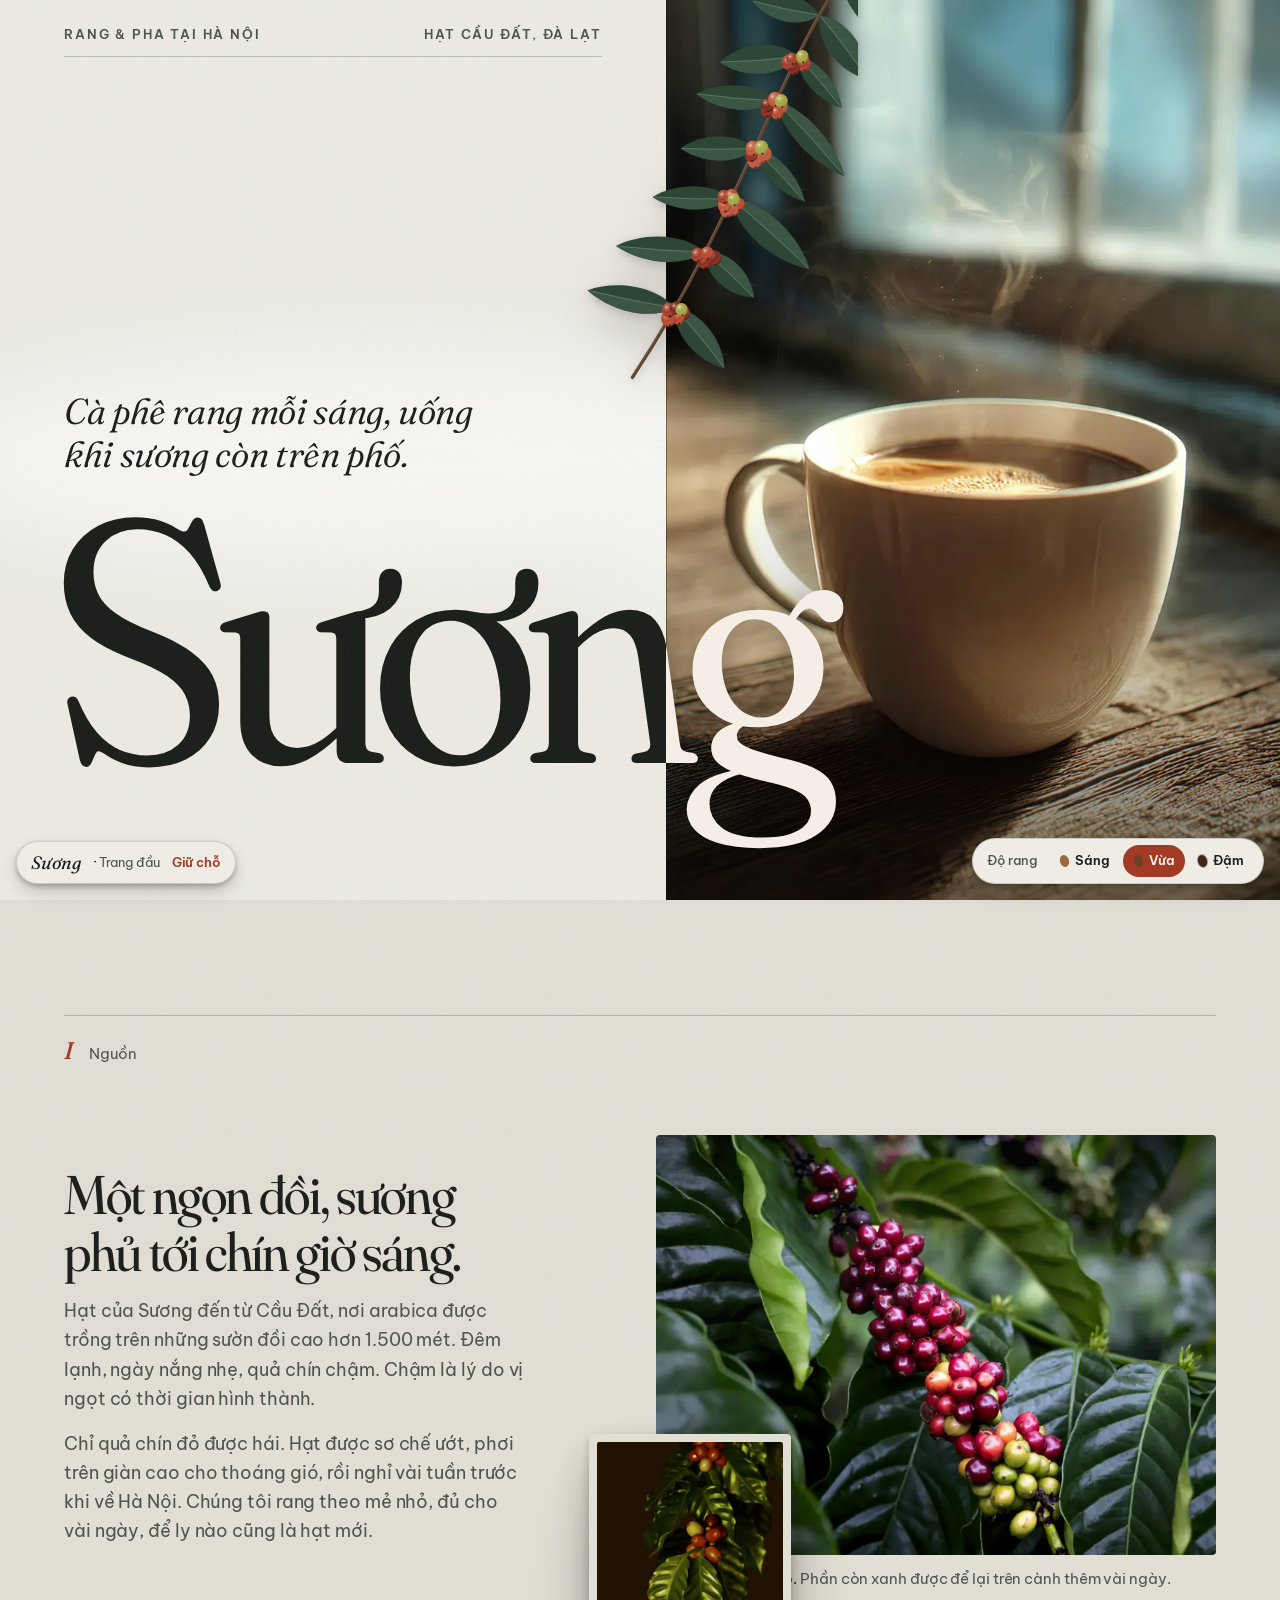
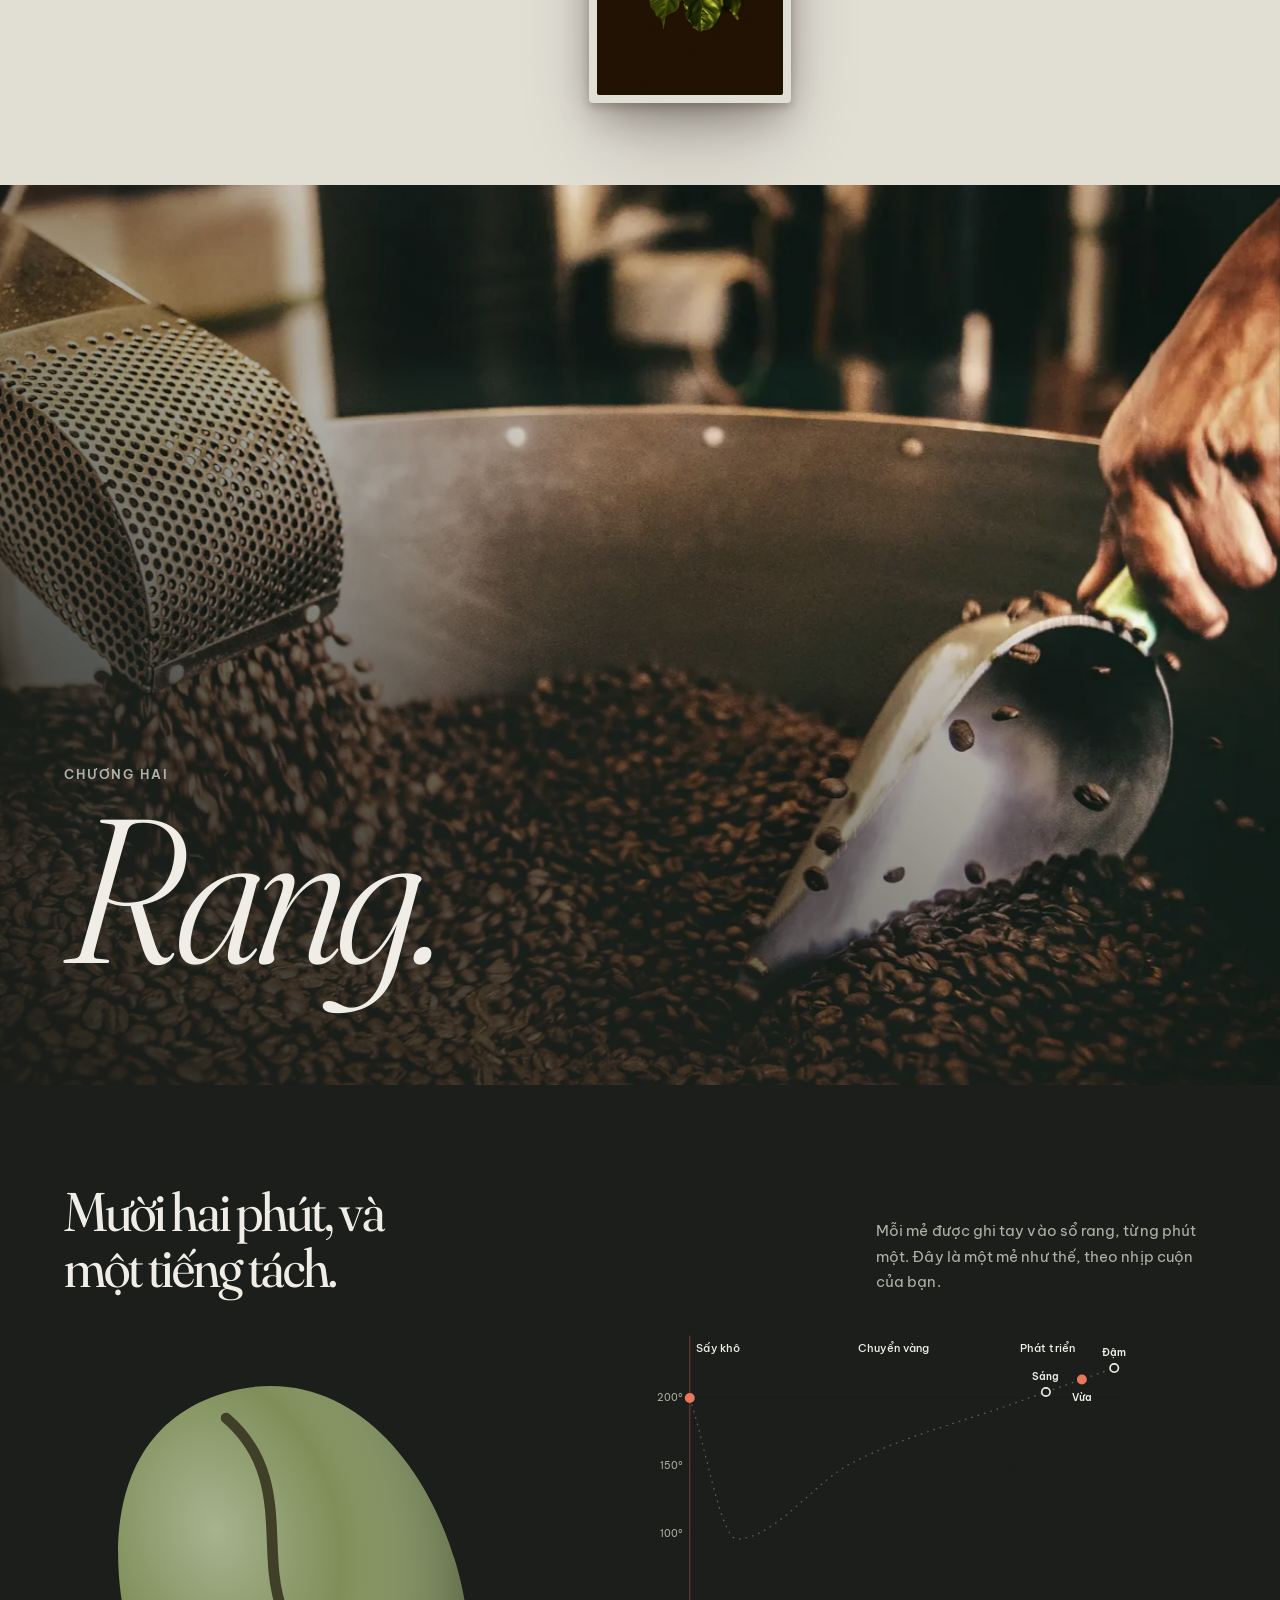
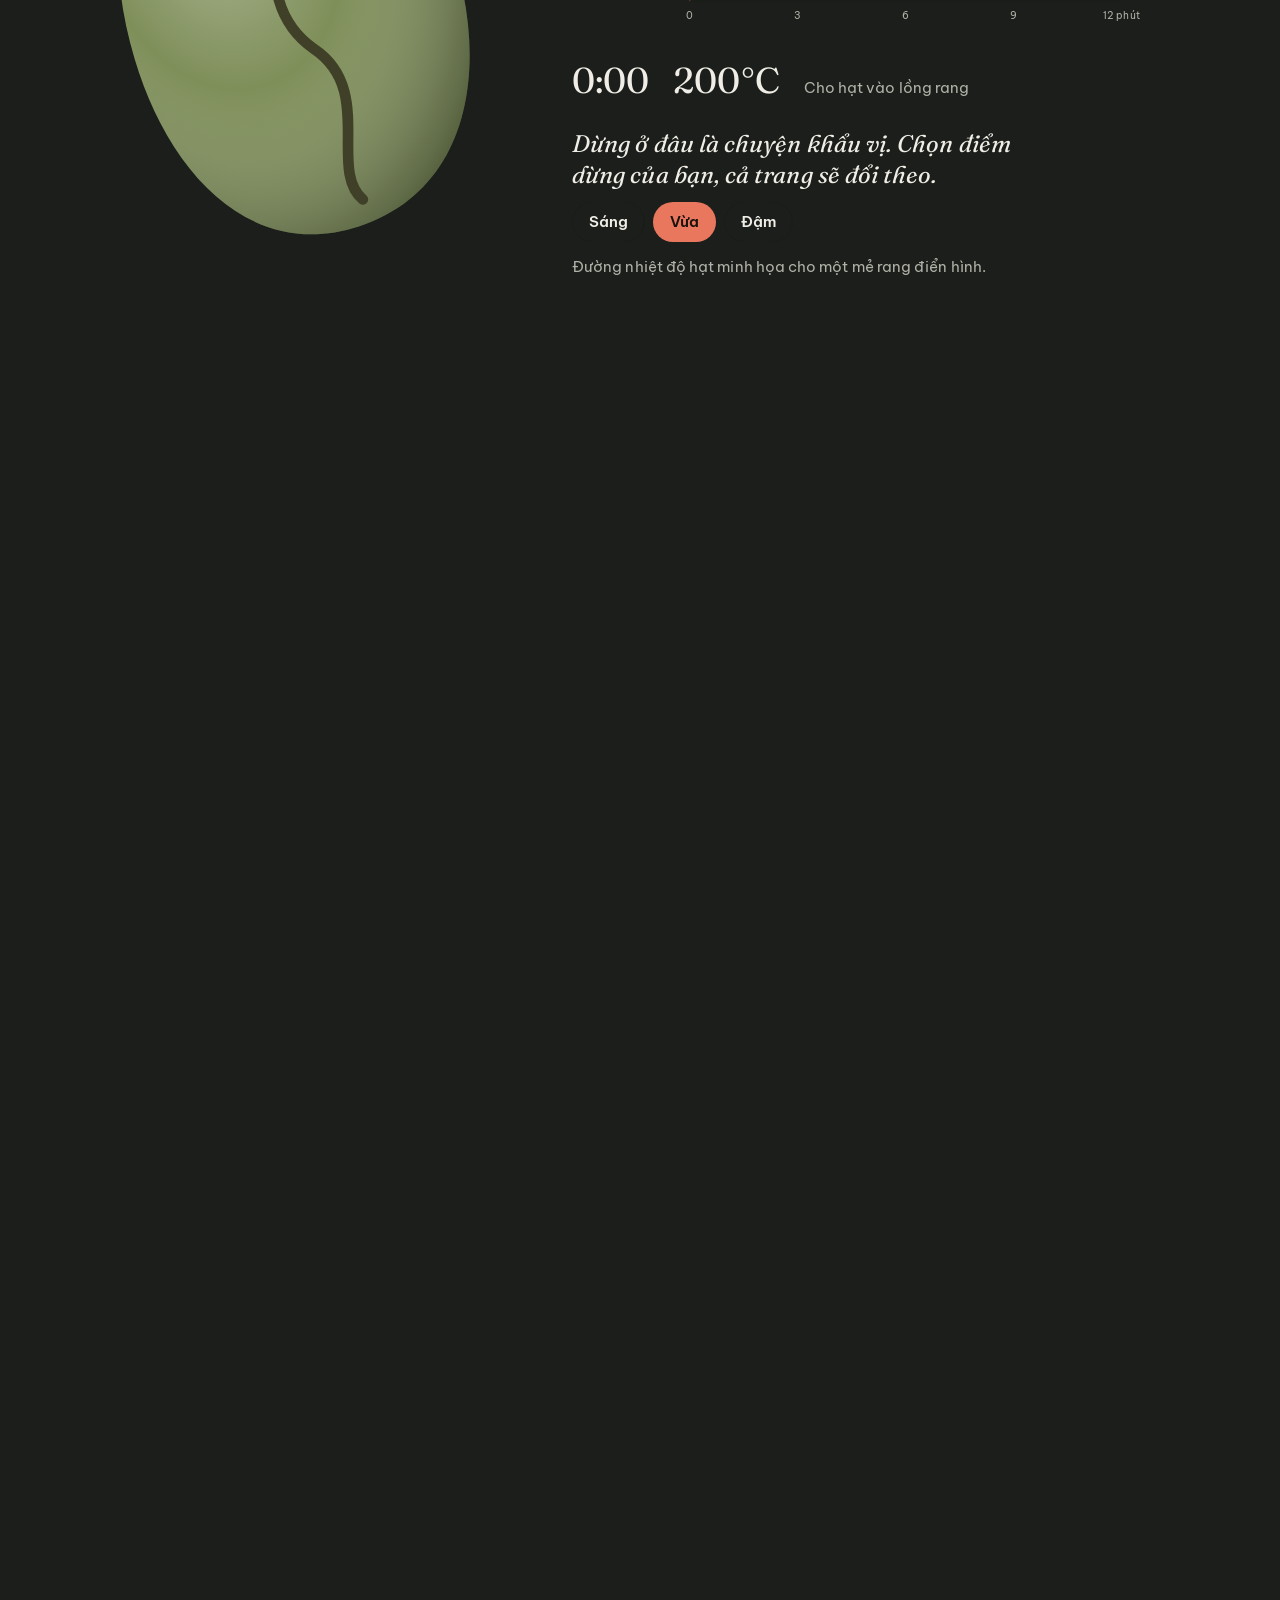
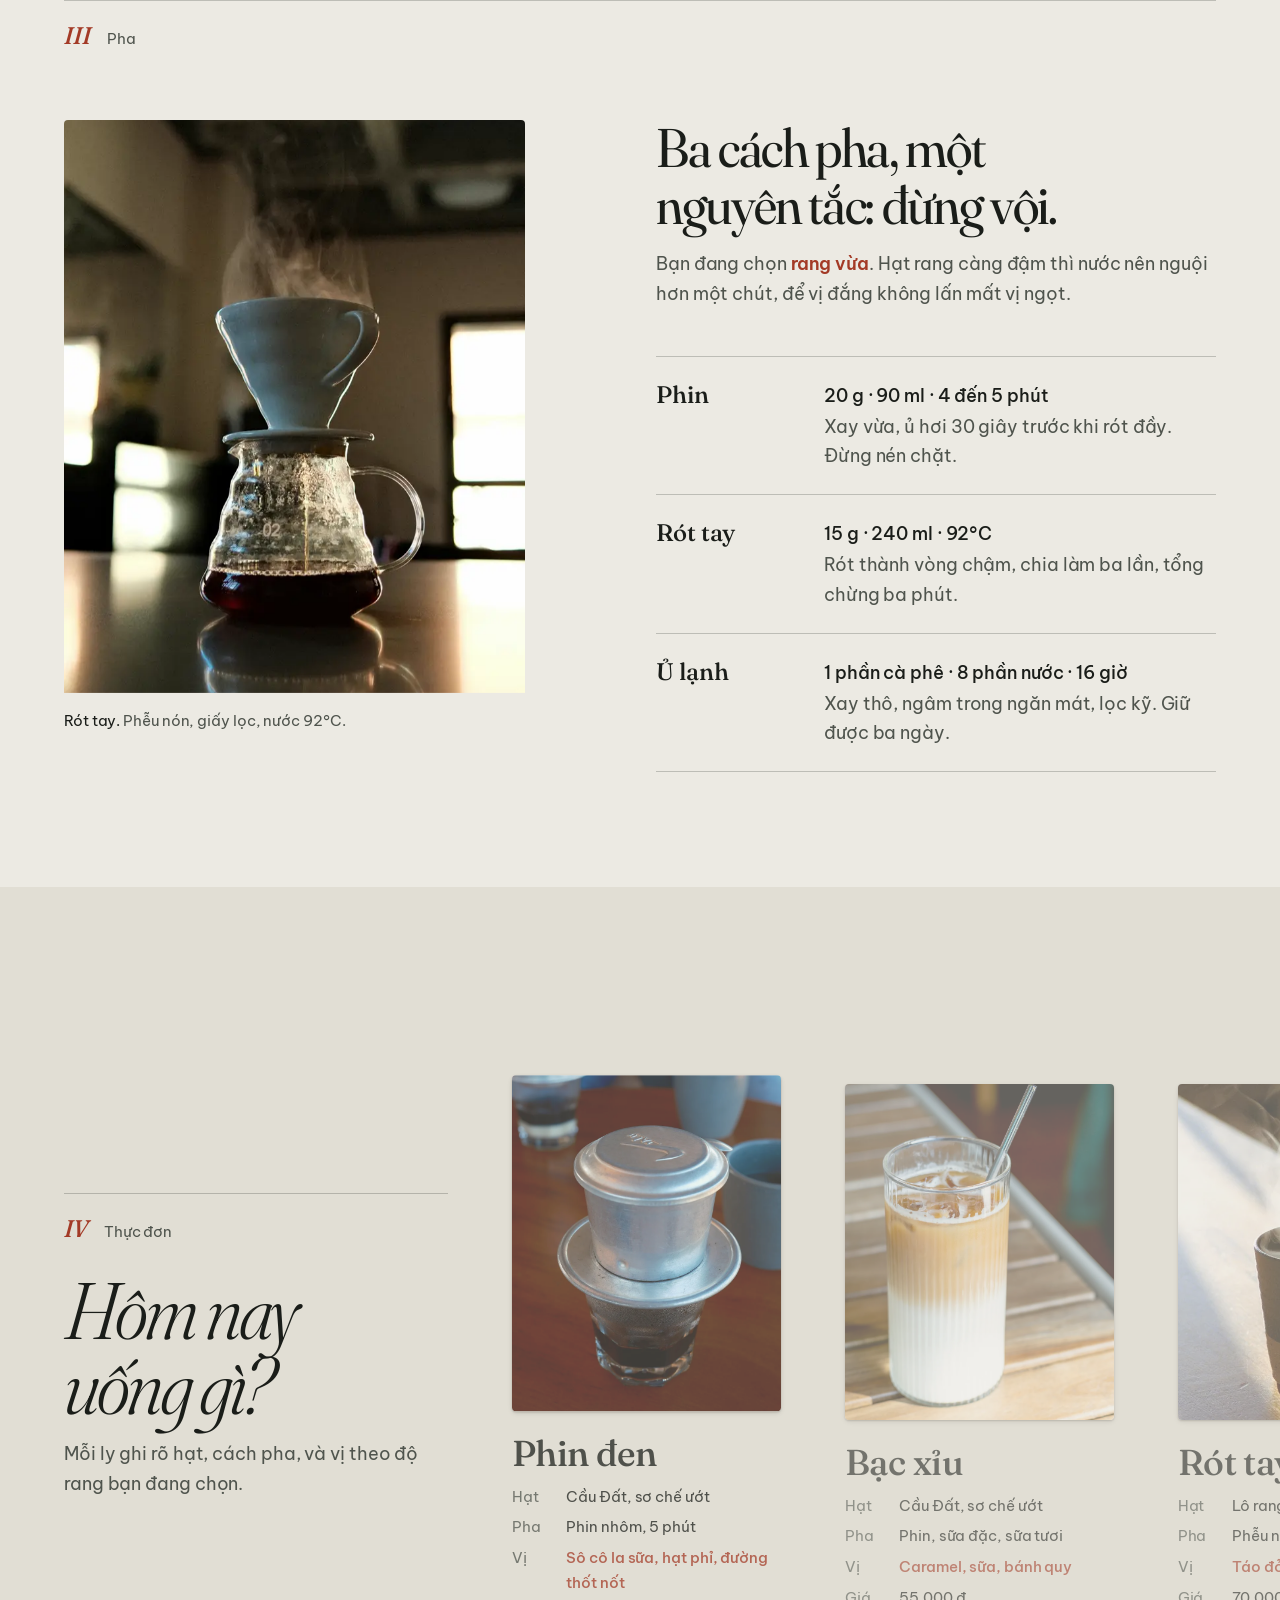
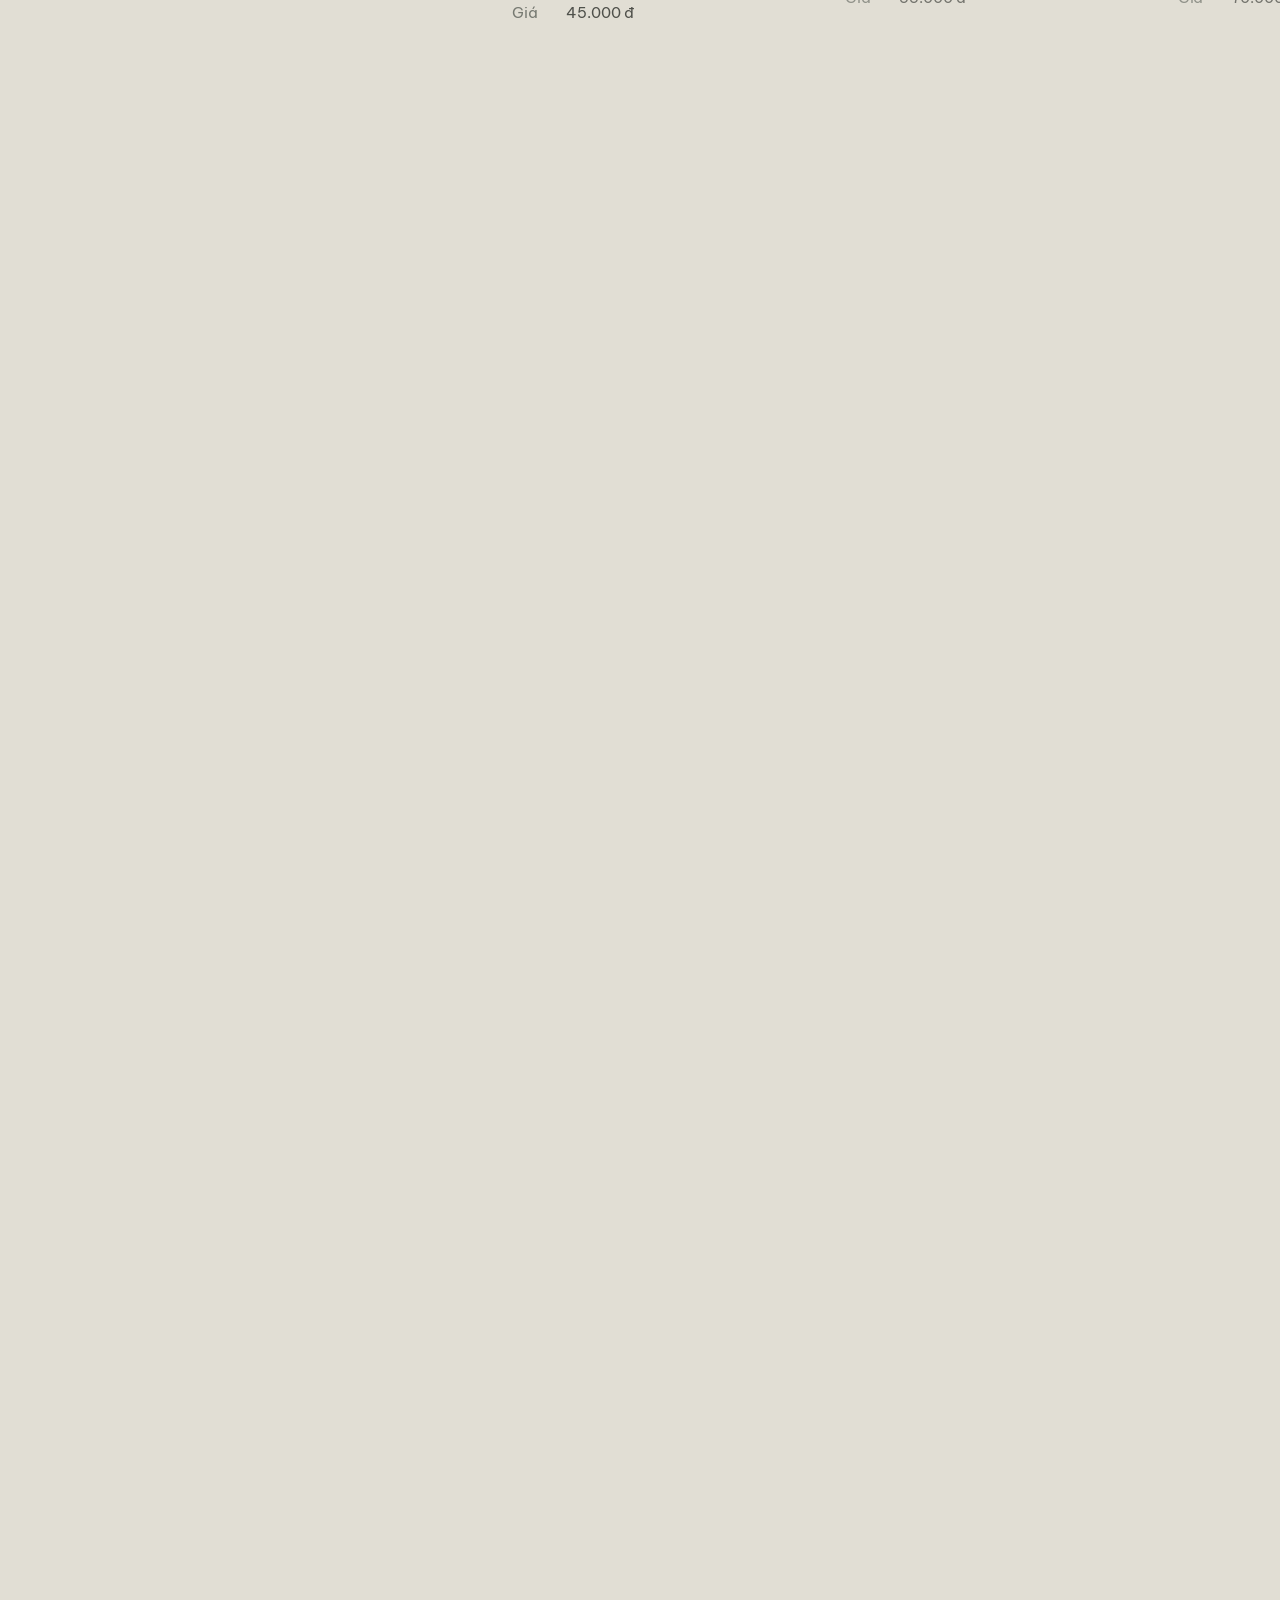
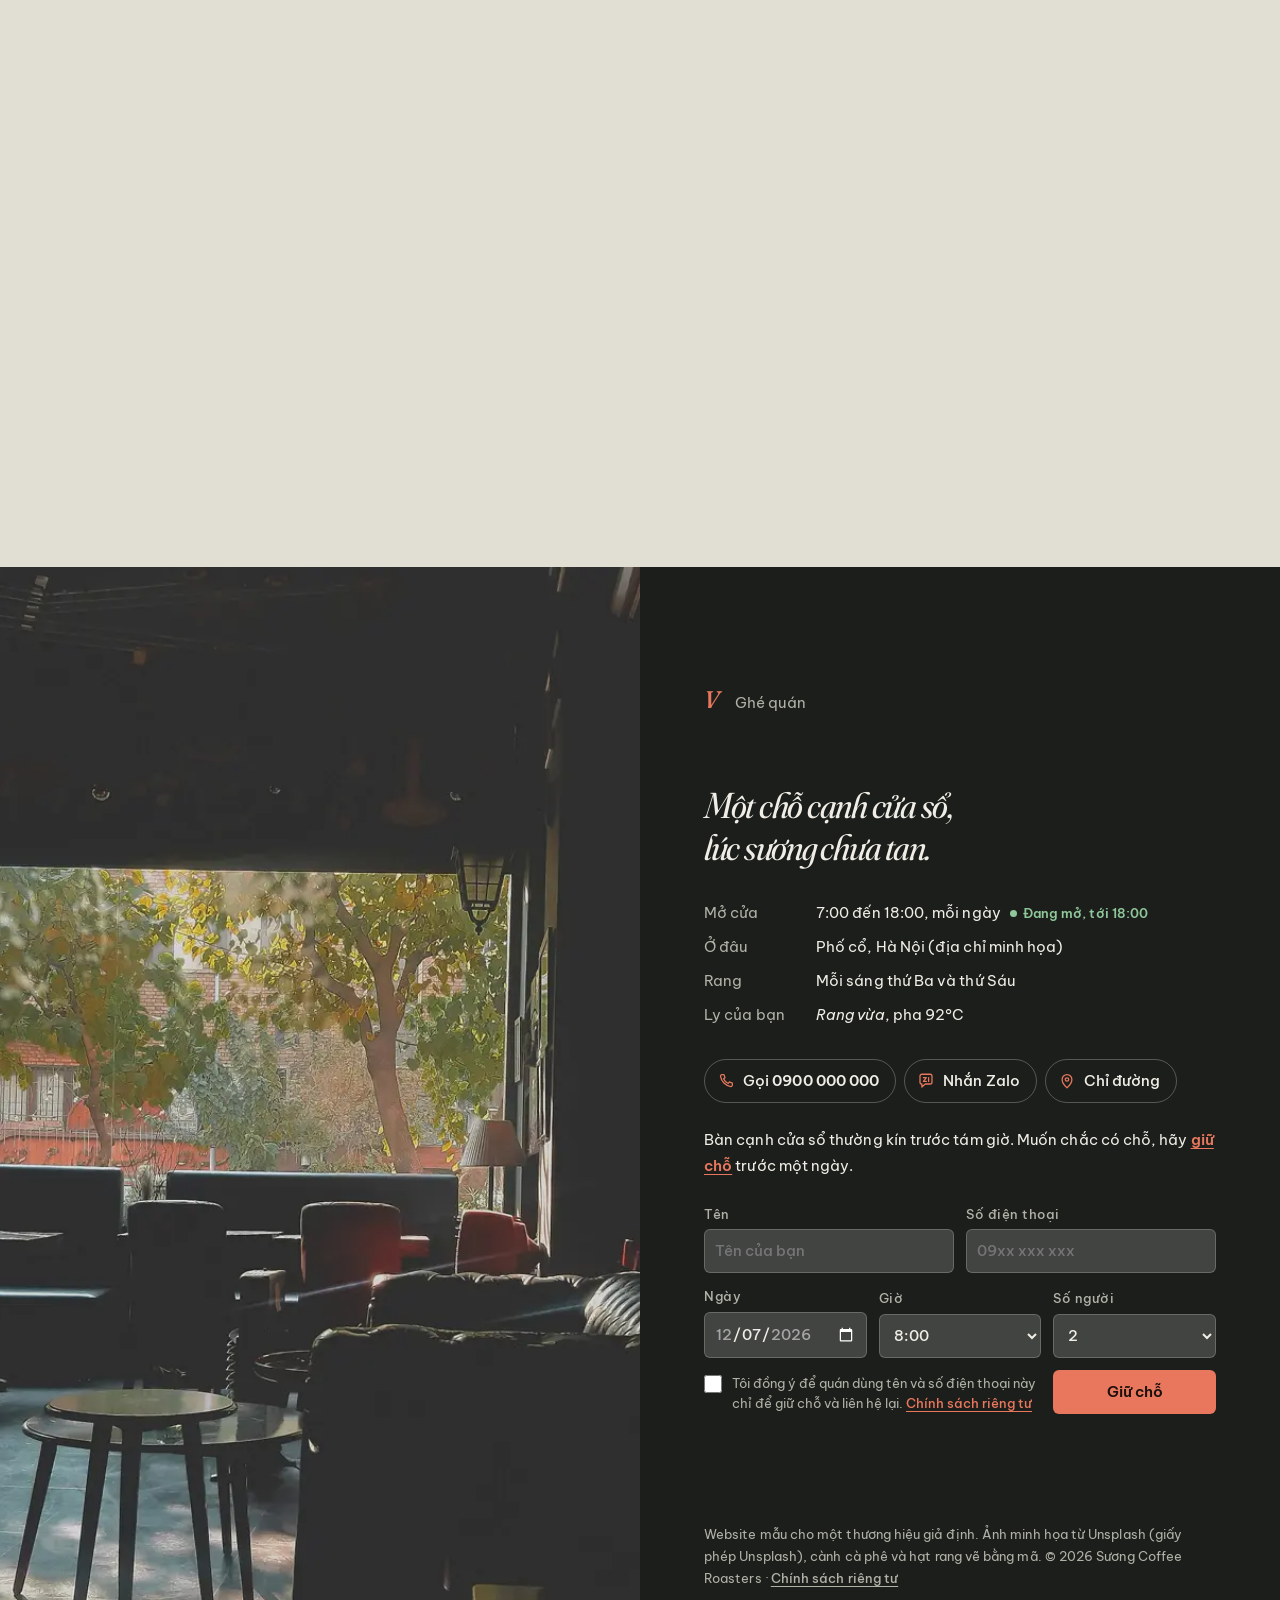
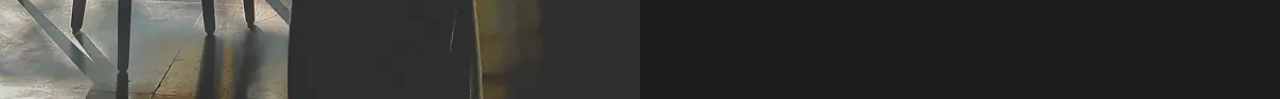
==== commit eeeec44a: "Tối ưu tốc độ: ảnh nhiều cỡ (srcset) cho điện thoại, ưu tiên tải ảnh phần đầu Trên 4G chậm, phần chí" ====
--- a/index.html
+++ b/index.html
@@ -6,7 +6,7 @@
 <title>Sương · Cà phê rang mỗi sáng</title>
 <meta name="description" content="Sương rang hạt arabica Cầu Đất mỗi sáng và pha tại Hà Nội. Phin, bạc xỉu, rót tay, cà phê muối, ủ lạnh. Giữ chỗ cạnh cửa sổ trước một ngày.">
 <meta name="theme-color" content="#1B1E1A">
-<link rel="canonical" href="https://kienbuilds.github.io/suong-coffee/">
+<link rel="canonical" href="https://tachmade.github.io/suong-coffee/">
 <link rel="icon" href="favicon.svg" type="image/svg+xml">
 <link rel="apple-touch-icon" href="apple-touch-icon.png">
 <!-- ảnh và chữ hiện khi chia sẻ link qua Facebook, Zalo, Messenger -->
@@ -15,13 +15,13 @@
 <meta property="og:site_name" content="Sương">
 <meta property="og:title" content="Sương · Cà phê rang mỗi sáng">
 <meta property="og:description" content="Hạt arabica Cầu Đất, rang mỗi sáng và pha tại Hà Nội. Giữ một chỗ cạnh cửa sổ, lúc sương chưa tan.">
-<meta property="og:url" content="https://kienbuilds.github.io/suong-coffee/">
-<meta property="og:image" content="https://kienbuilds.github.io/suong-coffee/og-image.jpg">
+<meta property="og:url" content="https://tachmade.github.io/suong-coffee/">
+<meta property="og:image" content="https://tachmade.github.io/suong-coffee/og-image.jpg">
 <meta property="og:image:width" content="1200">
 <meta property="og:image:height" content="630">
 <meta property="og:image:alt" content="Chữ Sương vắt qua ảnh tách cà phê cạnh cửa sổ buổi sáng">
 <meta name="twitter:card" content="summary_large_image">
-<link rel="preload" as="image" href="assets/hero-window-cup.webp" fetchpriority="high">
+<link rel="preload" as="image" href="assets/hero-window-cup.webp" imagesrcset="assets/hero-window-cup-800.webp 800w, assets/hero-window-cup.webp 1600w" imagesizes="(max-width: 860px) 100vw, 48vw" fetchpriority="high">
 <link rel="preconnect" href="https://fonts.googleapis.com">
 <link rel="preconnect" href="https://fonts.gstatic.com" crossorigin>
 <link href="https://fonts.googleapis.com/css2?family=Be+Vietnam+Pro:wght@400;500;600&family=Fraunces:ital,opsz,wght@0,9..144,300..600;1,9..144,300..500&display=swap&subset=vietnamese" rel="stylesheet">
@@ -360,6 +360,8 @@
   /* ---- menu photographs ---- */
   .drink__art { aspect-ratio: 4 / 5 !important; display: block !important; overflow: clip; background: var(--paper) !important; }
   .drink__art { position: relative; }
+  .drink__art--drawn { display: grid !important; place-items: center; background: color-mix(in oklab, var(--paper) 70%, #FFFFFF) !important; }
+  .drink__art--drawn svg { width: 52%; height: auto; overflow: visible; }
   .drink__art img { position: absolute; inset: 0; width: 100%; height: 100%; object-fit: cover; transition: transform 260ms var(--sc-ease-out), filter var(--regrade) var(--sc-ease-out); }
   @media (hover: hover) and (pointer: fine) { .drink:hover .drink__art img { transform: scale(1.035); } }
 
@@ -658,7 +660,7 @@
     <div class="hero__mast"><span>Rang &amp; pha tại Hà Nội</span><span>Hạt Cầu Đất, Đà Lạt</span></div>
     <div class="hero__plane hero__mist" data-sc-parallax="1.4" aria-hidden="true"><span></span><span></span></div>
     <div class="hero__photo">
-      <div class="hero__photo-img" data-sc-parallax="1.4"><img class="photo" fetchpriority="high" src="assets/hero-window-cup.webp" width="1600" height="2844" alt="Tách cà phê nóng trên bàn gỗ cạnh cửa sổ buổi sáng"></div>
+      <div class="hero__photo-img" data-sc-parallax="1.4"><img class="photo" fetchpriority="high" src="assets/hero-window-cup.webp" srcset="assets/hero-window-cup-800.webp 800w, assets/hero-window-cup.webp 1600w" sizes="(max-width: 860px) 100vw, 48vw" width="1600" height="2844" alt="Tách cà phê nóng trên bàn gỗ cạnh cửa sổ buổi sáng"></div>
       <div class="hero__photo-scrim" aria-hidden="true"></div>
       <span class="hero__word-copy" aria-hidden="true">Sương</span>
     </div>
@@ -681,7 +683,7 @@
         </div>
         <figure class="spread__media origin__media">
           <div class="duo">
-            <div class="duo__main"><img class="photo" loading="lazy" decoding="async" src="assets/origin-cherries.webp" width="1600" height="1067" alt="Chùm quả cà phê chín đỏ và tím giữa lá xanh"></div>
+            <div class="duo__main"><img class="photo" loading="lazy" decoding="async" src="assets/origin-cherries.webp" srcset="assets/origin-cherries-900.webp 900w, assets/origin-cherries.webp 1600w" sizes="(max-width: 860px) 100vw, 50vw" width="1600" height="1067" alt="Chùm quả cà phê chín đỏ và tím giữa lá xanh"></div>
             <div class="duo__inset" data-sc-parallax="-1.1"><img class="photo" loading="lazy" decoding="async" src="assets/origin-branch.webp" width="900" height="1350" alt="Một cành cà phê với quả chín đỏ và vàng trên nền tối"></div>
           </div>
           <figcaption class="caption"><i>Chỉ hái quả chín đỏ.</i> Phần còn xanh được để lại trên cành thêm vài ngày.</figcaption>
@@ -693,7 +695,7 @@
   <!-- AUTHORED SILENCE: the intertitle before the peak -->
   <section id="ch2-intertitle" class="intertitle dark" data-sc-act="flow" data-folio-num="II" data-folio-name="Rang" data-ground="dark">
     <div class="intertitle__bg" aria-hidden="true">
-      <div class="intertitle__img" data-sc-parallax="1.8"><img class="photo" loading="lazy" decoding="async" src="assets/roast-scoop.webp" width="2400" height="1600" alt=""></div>
+      <div class="intertitle__img" data-sc-parallax="1.8"><img class="photo" loading="lazy" decoding="async" src="assets/roast-scoop-1200.webp" srcset="assets/roast-scoop-800.webp 800w, assets/roast-scoop-1200.webp 1200w, assets/roast-scoop-1800.webp 1800w, assets/roast-scoop.webp 2400w" sizes="100vw" width="2400" height="1600" alt=""></div>
       <div class="sc-scrim sc-scrim--lead"></div>
     </div>
     <div class="sc-wrap" data-sc-in data-sc-stagger="90">
@@ -747,7 +749,7 @@
       <div class="spread">
         <figure class="spread__media" style="margin:0">
           <div class="brew__frame" data-sc-reveal="up" data-sc-reveal-at="0.06 0.4">
-            <div class="brew__img" data-sc-parallax="-1"><img class="photo" loading="lazy" decoding="async" src="assets/brew-pourover.webp" width="1200" height="1800" alt="Phễu rót tay đặt trên bình thủy tinh, hơi nóng bốc lên trong quán"></div>
+            <div class="brew__img" data-sc-parallax="-1"><img class="photo" loading="lazy" decoding="async" src="assets/brew-pourover.webp" srcset="assets/brew-pourover-700.webp 700w, assets/brew-pourover.webp 1200w" sizes="(max-width: 860px) 100vw, 42vw" width="1200" height="1800" alt="Phễu rót tay đặt trên bình thủy tinh, hơi nóng bốc lên trong quán"></div>
           </div>
           <div class="drawing" hidden>
             <svg viewBox="0 0 400 500" aria-hidden="true">
@@ -801,7 +803,7 @@
 
   <!-- COLOPHON: the close. Small type, a full cup in your roast, one line to reserve. -->
   <section id="giu-cho" class="colophon dark" data-sc-act="flow" data-folio-num="V" data-folio-name="Ghé quán" data-ground="dark">
-    <div class="colophon__photo"><img class="photo" loading="lazy" decoding="async" src="assets/visit-window.webp" width="1600" height="2133" alt="Không gian quán buổi chiều, cửa sổ lớn mở ra hàng cây ngoài phố"></div>
+    <div class="colophon__photo"><img class="photo" loading="lazy" decoding="async" src="assets/visit-window.webp" srcset="assets/visit-window-800.webp 800w, assets/visit-window.webp 1600w" sizes="(max-width: 860px) 100vw, 50vw" width="1600" height="2133" alt="Không gian quán buổi chiều, cửa sổ lớn mở ra hàng cây ngoài phố"></div>
     <div class="colophon__body">
         <div class="colophon__text sc-stack" data-sc-in data-sc-stagger="60">
           <p class="chapter-mark"><b>V</b> Ghé quán</p>
@@ -841,73 +843,202 @@
 <script src="scrollcraft.js"></script>
 <script>
 /* ------------------------------------------------------------------------
-   Fill the page from site-data.js BEFORE the engine mounts, so the menu rail
-   is measured with every drink already in it.
+   Shop data. Sources, in order:
+     1. site-data.js (always there: the fallback and the web-maker's settings)
+     2. the owner's Google Sheet, cached from the last visit (instant)
+     3. the owner's Google Sheet, fetched fresh after the page is up
+   The menu is rendered BEFORE the engine mounts so the rail is measured with
+   every drink in it; a later refresh re-renders and asks the engine to
+   lay out again.
    ------------------------------------------------------------------------ */
 (function () {
-  var S = window.SITE || {};
-  var R = S.reservation || {};
+  var S = window.SITE = window.SITE || {};
+  var SHEETS = S.sheets || {};
+  var CACHE_KEY = 'suong-sheet-v1';
+
   function get(path) { return path.split('.').reduce(function (o, k) { return o == null ? o : o[k]; }, S); }
   function esc(v) { return String(v == null ? '' : v).replace(/[&<>"']/g, function (c) { return { '&': '&amp;', '<': '&lt;', '>': '&gt;', '"': '&quot;', "'": '&#39;' }[c]; }); }
   function digits(v) { return String(v || '').replace(/[^\d+]/g, ''); }
   function vnd(n) { return Number(n).toLocaleString('vi-VN') + ' đ'; }
-
-  // plain text slots
-  document.querySelectorAll('[data-site]').forEach(function (n) {
-    var v = get(n.getAttribute('data-site'));
-    if (v != null && v !== '') n.textContent = v;
-  });
-
-  // contact buttons: hide any whose value is empty
-  document.querySelectorAll('.contact [data-need]').forEach(function (li) { if (!get(li.getAttribute('data-need'))) li.hidden = true; });
-  var tel = document.querySelector('[data-href="tel"]'); if (tel && S.phone) tel.href = 'tel:' + digits(S.phone);
-  var zl = document.querySelector('[data-href="zalo"]'); if (zl && S.zalo) zl.href = 'https://zalo.me/' + digits(S.zalo).replace(/^\+84/, '0');
-  var mp = document.querySelector('[data-href="maps"]'); if (mp && S.mapsUrl) mp.href = S.mapsUrl;
-
-  var soc = document.querySelector('[data-socials]'), NAMES = { facebook: 'Facebook', instagram: 'Instagram', tiktok: 'TikTok' }, links = [];
-  for (var k in (S.socials || {})) if (S.socials[k]) links.push('<a href="' + esc(S.socials[k]) + '" target="_blank" rel="noopener">' + (NAMES[k] || esc(k)) + '</a>');
-  if (S.email) links.push('<a href="mailto:' + esc(S.email) + '">' + esc(S.email) + '</a>');
-  if (soc && links.length) { soc.innerHTML = links.join(''); soc.hidden = false; }
-
-  // menu rail
+  function plain(s) { return String(s || '').normalize('NFD').replace(/[̀-ͯ]/g, '').replace(/đ/gi, 'd').toLowerCase().trim(); }
+
+  /* ------------------------------------------------- Google Sheet → SITE -- */
+  function parseCSV(text) {
+    var rows = [], row = [], cell = '', q = false, i, c;
+    for (i = 0; i < text.length; i++) {
+      c = text[i];
+      if (q) {
+        if (c === '"') { if (text[i + 1] === '"') { cell += '"'; i++; } else q = false; }
+        else cell += c;
+      } else if (c === '"') q = true;
+      else if (c === ',') { row.push(cell); cell = ''; }
+      else if (c === '\n' || c === '\r') {
+        if (c === '\r' && text[i + 1] === '\n') i++;
+        row.push(cell); rows.push(row); row = []; cell = '';
+      } else cell += c;
+    }
+    if (cell || row.length) { row.push(cell); rows.push(row); }
+    return rows.map(function (r) { return r.map(function (x) { return x.trim(); }); })
+               .filter(function (r) { return r.some(Boolean); });
+  }
+  function money(v) {
+    var s = plain(v), n = parseInt(s.replace(/\D/g, ''), 10);
+    if (!n) return 0;
+    return /k\b|nghin|ngan/.test(s) || n < 1000 ? n * 1000 : n;
+  }
+  // which column is which, read from the header row so the owner can reorder
+  function columnOf(h) {
+    h = plain(h);
+    if (/mo ta/.test(h)) return 'alt';
+    if (/^hien|con ban|ban hom nay/.test(h)) return 'show';
+    if (/ten/.test(h)) return 'name';
+    if (/gia/.test(h)) return 'price';
+    if (/sang/.test(h)) return 'light';
+    if (/vua/.test(h)) return 'medium';
+    if (/dam/.test(h)) return 'dark';
+    if (/hat/.test(h)) return 'bean';
+    if (/pha/.test(h)) return 'brew';
+    if (/anh|hinh/.test(h)) return 'image';
+    return null;
+  }
+  function menuFromRows(rows) {
+    var head = rows[0].map(columnOf), out = [];
+    rows.slice(1).forEach(function (r) {
+      var d = {};
+      head.forEach(function (k, i) { if (k) d[k] = r[i] || ''; });
+      if (!d.name) return;
+      if (d.show && /^(khong|an|het|no|0)/.test(plain(d.show))) return;
+      var img = d.image || '';
+      out.push({
+        name: d.name, price: money(d.price), bean: d.bean, brew: d.brew, alt: d.alt || d.name,
+        image: !img ? '' : /^https?:|\//.test(img) ? img : 'assets/' + img,
+        notes: { light: d.light, medium: d.medium || d.light || d.dark, dark: d.dark }
+      });
+    });
+    return out;
+  }
+  var DAYS = { 'thu hai': 1, 'thu 2': 1, 't2': 1, 'thu ba': 2, 'thu 3': 2, 't3': 2, 'thu tu': 3, 'thu 4': 3, 't4': 3,
+               'thu nam': 4, 'thu 5': 4, 't5': 4, 'thu sau': 5, 'thu 6': 5, 't6': 5, 'thu bay': 6, 'thu 7': 6, 't7': 6, 'chu nhat': 7, 'cn': 7 };
+  function hhmm(v) { var m = String(v).match(/(\d{1,2})\s*(?:[:hg.]\s*(\d{2})?)?/); return m ? ('0' + m[1]).slice(-2) + ':' + (m[2] || '00') : null; }
+  function infoFromRows(rows) {
+    var o = {}, open, close, off = [];
+    rows.forEach(function (r) {
+      var k = plain(r[0]), v = r[1] || '';
+      if (!k || k === 'muc') return;
+      if (/dien thoai/.test(k)) o.phone = v;
+      else if (/zalo/.test(k)) o.zalo = v.replace(/\D/g, '');
+      else if (/email|thu dien tu/.test(k)) o.email = v;
+      else if (/maps|ban do|chi duong/.test(k)) o.mapsUrl = v;
+      else if (/dia chi/.test(k)) o.address = { display: v };
+      else if (/facebook/.test(k)) (o.socials = o.socials || {}).facebook = v;
+      else if (/instagram/.test(k)) (o.socials = o.socials || {}).instagram = v;
+      else if (/tiktok/.test(k)) (o.socials = o.socials || {}).tiktok = v;
+      else if (/^mo cua tu|gio mo$/.test(k)) open = hhmm(v);
+      else if (/dong cua luc|gio dong/.test(k)) close = hhmm(v);
+      else if (/nghi/.test(k)) plain(v).split(/,|;| va /).forEach(function (d) { d = DAYS[d.replace(/\s+/g, ' ').trim()]; if (d) off.push(d); });
+      else if (/gio mo cua|hien tren trang/.test(k)) o.hoursText = v;
+      else if (/rang/.test(k)) o.roastDays = v;
+      else if (/ghi chu/.test(k)) o.menuNote = v;
+      else if (/khung gio|gio nhan|gio giu cho/.test(k)) o.times = v.split(/[,;]+/).map(function (t) { return t.trim(); }).filter(Boolean);
+      else if (/so nguoi/.test(k)) o.maxGuests = parseInt(v, 10) || undefined;
+    });
+    if (open && close) o.hours = [{ days: [1, 2, 3, 4, 5, 6, 7].filter(function (d) { return off.indexOf(d) < 0; }), open: open, close: close }];
+    return o;
+  }
+  function merge(sheet) {
+    var info = sheet.info || {};
+    ['phone', 'zalo', 'email', 'mapsUrl', 'hoursText', 'roastDays', 'menuNote', 'hours'].forEach(function (k) { if (info[k] != null && info[k] !== '') S[k] = info[k]; });
+    if (info.address) S.address = Object.assign({}, S.address, info.address);
+    if (info.socials) S.socials = Object.assign({}, S.socials, info.socials);
+    S.reservation = S.reservation || {};
+    if (info.times && info.times.length) S.reservation.times = info.times;
+    if (info.maxGuests) S.reservation.maxGuests = info.maxGuests;
+    if (sheet.menu && sheet.menu.length) S.menu = sheet.menu;
+  }
+  function fetchCSV(url) {
+    var ctl = window.AbortController ? new AbortController() : null;
+    var timer = setTimeout(function () { if (ctl) ctl.abort(); }, 8000);
+    return fetch(url, { cache: 'no-store', signal: ctl && ctl.signal })
+      .then(function (r) { clearTimeout(timer); if (!r.ok) throw new Error(r.status); return r.text(); })
+      .then(function (t) { if (/^\s*</.test(t)) throw new Error('not csv'); return parseCSV(t); });
+  }
+  function loadSheet() {
+    if (!SHEETS.menu && !SHEETS.info) return Promise.resolve(null);
+    return Promise.all([
+      SHEETS.menu ? fetchCSV(SHEETS.menu).then(menuFromRows).catch(function () { return null; }) : null,
+      SHEETS.info ? fetchCSV(SHEETS.info).then(infoFromRows).catch(function () { return null; }) : null
+    ]).then(function (res) {
+      if (!res[0] && !res[1]) return null;
+      return { menu: res[0], info: res[1] };
+    });
+  }
+
+  /* -------------------------------------------------------------- render -- */
+  var form = document.querySelector('.reserve');
+  var rail = document.querySelector('.rail');
   var note = document.querySelector('.rail__note');
-  (S.menu || []).forEach(function (d, i) {
-    var a = document.createElement('article');
-    a.className = 'drink'; a.style.setProperty('--i', i + 1);
-    var n = d.notes || {};
-    a.innerHTML =
-      '<div class="drink__art"><img class="photo" loading="lazy" decoding="async" src="' + esc(d.image) + '"' +
-        (d.width ? ' width="' + d.width + '" height="' + d.height + '"' : '') + ' alt="' + esc(d.alt || d.name) + '"></div>' +
-      '<h3>' + esc(d.name) + '</h3>' +
-      '<dl class="label">' +
-        (d.bean ? '<dt>Hạt</dt><dd>' + esc(d.bean) + '</dd>' : '') +
-        (d.brew ? '<dt>Pha</dt><dd>' + esc(d.brew) + '</dd>' : '') +
-        (n.medium ? '<dt>Vị</dt><dd class="notes" data-light="' + esc(n.light || n.medium) + '" data-medium="' + esc(n.medium) + '" data-dark="' + esc(n.dark || n.medium) + '">' + esc(n.medium) + '</dd>' : '') +
-        (d.price ? '<dt>Giá</dt><dd class="price">' + vnd(d.price) + '</dd>' : '') +
-      '</dl>';
-    note.parentNode.insertBefore(a, note);
-  });
-  if (!S.menuNote) note.remove();
-
-  // reservation selects + date limits (dates in Vietnam time)
-  var form = document.querySelector('.reserve');
-  var tSel = form.elements.namedItem('time'), gSel = form.elements.namedItem('guests'), dIn = form.elements.namedItem('date');
-  (R.times || ['8:00']).forEach(function (t) { var o = new Option(t, t, false, t === R.defaultTime); tSel.add(o); });
-  for (var g = 1; g <= (R.maxGuests || 4); g++) gSel.add(new Option(g, g, false, g === 2));
-  function vnDate(offset) {
-    var d = new Date(Date.now() + 7 * 3600e3 + offset * 864e5);
-    return d.toISOString().slice(0, 10);
-  }
-  dIn.min = vnDate(0); dIn.max = vnDate(R.daysAhead || 14); dIn.value = vnDate(1);
-
-  // demo vs live
+
+  function render() {
+    var R = S.reservation || {};
+    var roast = document.documentElement.getAttribute('data-roast') || 'medium';
+
+    document.querySelectorAll('[data-site]').forEach(function (n) {
+      var v = get(n.getAttribute('data-site'));
+      if (v != null && v !== '') n.textContent = v;
+    });
+
+    document.querySelectorAll('.contact [data-need]').forEach(function (li) { li.hidden = !get(li.getAttribute('data-need')); });
+    var tel = document.querySelector('[data-href="tel"]'); if (S.phone) tel.href = 'tel:' + digits(S.phone);
+    var zl = document.querySelector('[data-href="zalo"]'); if (S.zalo) zl.href = 'https://zalo.me/' + digits(S.zalo).replace(/^\+84/, '0');
+    var mp = document.querySelector('[data-href="maps"]'); if (S.mapsUrl) mp.href = S.mapsUrl;
+
+    var soc = document.querySelector('[data-socials]'), NAMES = { facebook: 'Facebook', instagram: 'Instagram', tiktok: 'TikTok' }, links = [];
+    for (var k in (S.socials || {})) if (S.socials[k]) links.push('<a href="' + esc(S.socials[k]) + '" target="_blank" rel="noopener">' + (NAMES[k] || esc(k)) + '</a>');
+    if (S.email) links.push('<a href="mailto:' + esc(S.email) + '">' + esc(S.email) + '</a>');
+    soc.innerHTML = links.join(''); soc.hidden = !links.length;
+
+    rail.querySelectorAll('.drink').forEach(function (n) { n.remove(); });
+    (S.menu || []).forEach(function (d, i) {
+      var a = document.createElement('article');
+      a.className = 'drink'; a.style.setProperty('--i', i + 1);
+      var n = d.notes || {}, mid = n.medium || n.light || n.dark;
+      a.innerHTML =
+        (d.image
+          ? '<div class="drink__art"><img class="photo" loading="lazy" decoding="async" src="' + esc(d.image) + '"' +
+            (d.width ? ' width="' + d.width + '" height="' + d.height + '"' : '') + ' alt="' + esc(d.alt || d.name) + '"></div>'
+          // no photo yet: one of the drawn cups, which also follow the roast colour
+          : '<div class="drink__art drink__art--drawn"><svg viewBox="0 0 200 ' + (i % 2 ? 220 : 170) + '" aria-hidden="true"><use href="#' + (i % 2 ? 'i-tall' : 'i-cup') + '"/></svg></div>') +
+        '<h3>' + esc(d.name) + '</h3>' +
+        '<dl class="label">' +
+          (d.bean ? '<dt>Hạt</dt><dd>' + esc(d.bean) + '</dd>' : '') +
+          (d.brew ? '<dt>Pha</dt><dd>' + esc(d.brew) + '</dd>' : '') +
+          (mid ? '<dt>Vị</dt><dd class="notes" data-light="' + esc(n.light || mid) + '" data-medium="' + esc(mid) + '" data-dark="' + esc(n.dark || mid) + '">' + esc(n[roast] || mid) + '</dd>' : '') +
+          (d.price ? '<dt>Giá</dt><dd class="price">' + vnd(d.price) + '</dd>' : '') +
+        '</dl>';
+      rail.insertBefore(a, note);
+    });
+    note.hidden = !S.menuNote;
+
+    var tSel = form.elements.namedItem('time'), gSel = form.elements.namedItem('guests');
+    var keepT = tSel.value, keepG = gSel.value;
+    tSel.length = 0; gSel.length = 0;
+    (R.times && R.times.length ? R.times : ['8:00']).forEach(function (t) { tSel.add(new Option(t, t, false, t === R.defaultTime)); });
+    for (var g = 1; g <= (R.maxGuests || 4); g++) gSel.add(new Option(g, g, false, g === 2));
+    if (keepT && [].some.call(tSel.options, function (o) { return o.value === keepT; })) tSel.value = keepT;
+    if (keepG && +keepG <= gSel.length) gSel.value = keepG;
+  }
+
+  // once-only parts: dates, demo note, copyright, Google structured data
+  function vnDate(offset) { return new Date(Date.now() + 7 * 3600e3 + offset * 864e5).toISOString().slice(0, 10); }
+  var dIn = form.elements.namedItem('date'), R0 = S.reservation || {};
+  dIn.min = vnDate(0); dIn.max = vnDate(R0.daysAhead || 14); dIn.value = vnDate(1);
   var demoNote = document.querySelector('[data-demo-note]');
   if (!S.demo && demoNote) demoNote.remove();
   var cr = document.querySelector('[data-copyright]');
   if (cr) cr.textContent = '© ' + new Date().getFullYear() + ' ' + (S.legalName || S.name || '');
 
-  // structured data for Google (only for the real shop, never for the demo)
-  if (!S.demo) {
+  function structuredData() {
+    if (S.demo) return;
     var DAY = ['', 'Monday', 'Tuesday', 'Wednesday', 'Thursday', 'Friday', 'Saturday', 'Sunday'];
     var ld = {
       '@context': 'https://schema.org', '@type': 'CafeOrCoffeeShop',
@@ -919,12 +1050,31 @@
       sameAs: Object.keys(S.socials || {}).map(function (k) { return S.socials[k]; }).filter(Boolean),
       hasMenu: { '@type': 'Menu', hasMenuSection: { '@type': 'MenuSection', name: 'Cà phê', hasMenuItem: (S.menu || []).map(function (d) { return { '@type': 'MenuItem', name: d.name, offers: { '@type': 'Offer', price: d.price, priceCurrency: 'VND' } }; }) } }
     };
-    var sc = document.createElement('script'); sc.type = 'application/ld+json'; sc.textContent = JSON.stringify(ld);
-    document.head.appendChild(sc);
-  }
+    var sc = document.getElementById('ld-shop');
+    if (!sc) { sc = document.createElement('script'); sc.type = 'application/ld+json'; sc.id = 'ld-shop'; document.head.appendChild(sc); }
+    sc.textContent = JSON.stringify(ld);
+  }
+
+  // 1 + 2: fallback data, overlaid with last visit's sheet if we have it
+  var cached = null;
+  try { cached = JSON.parse(localStorage.getItem(CACHE_KEY) || 'null'); } catch (e) {}
+  if (cached && cached.src === (SHEETS.menu || '') + '|' + (SHEETS.info || '')) merge(cached.data);
+  render(); structuredData();
+
+  // 3: fresh sheet, after the engine is up (window.__sc is set below)
+  loadSheet().then(function (data) {
+    if (!data) return;
+    var before = JSON.stringify(S);
+    merge(data);
+    try { localStorage.setItem(CACHE_KEY, JSON.stringify({ src: (SHEETS.menu || '') + '|' + (SHEETS.info || ''), data: data })); } catch (e) {}
+    if (JSON.stringify(S) === before) return;
+    render(); structuredData();
+    if (window.__sc && window.__sc.layout) window.__sc.layout();
+    document.dispatchEvent(new CustomEvent('site:updated'));
+  });
 })();
 
-ScrollCraft.mount(document.body);
+window.__sc = ScrollCraft.mount(document.body);
 
 (function () {
   var root = document.documentElement;
